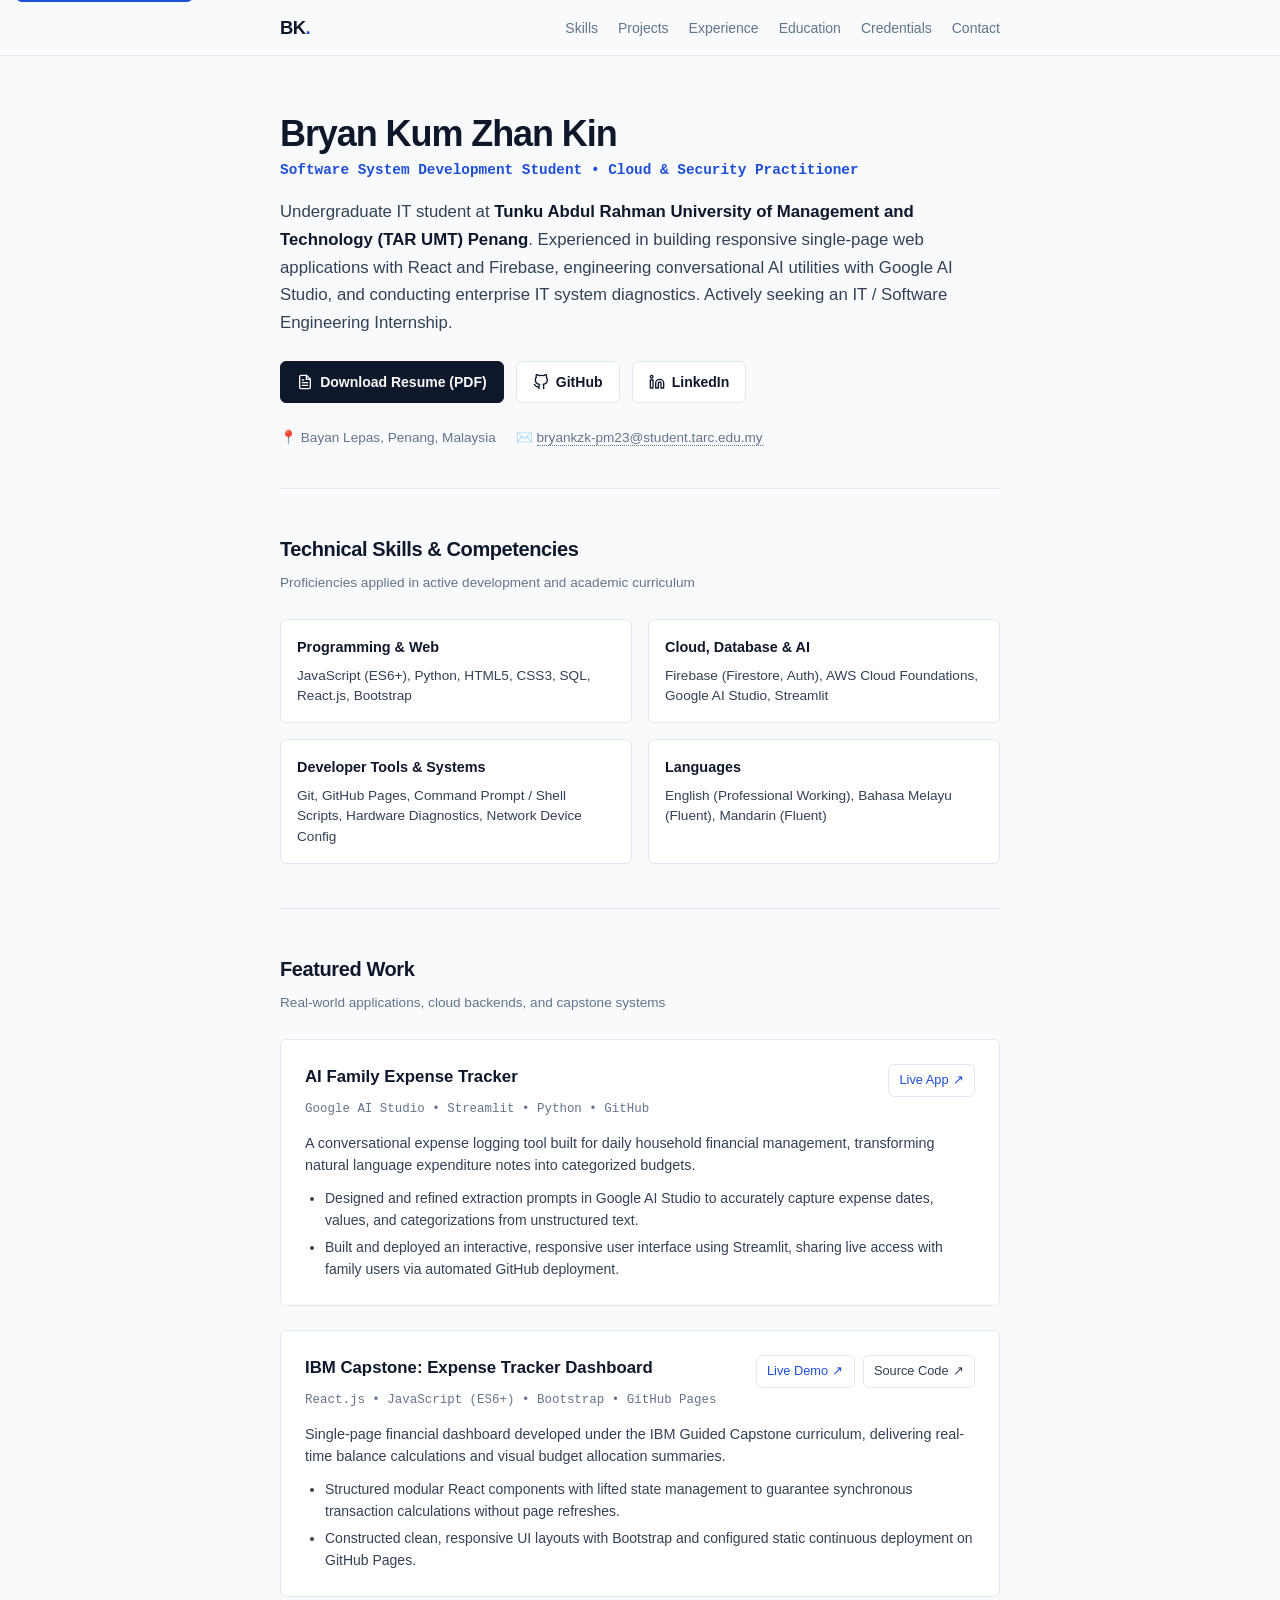
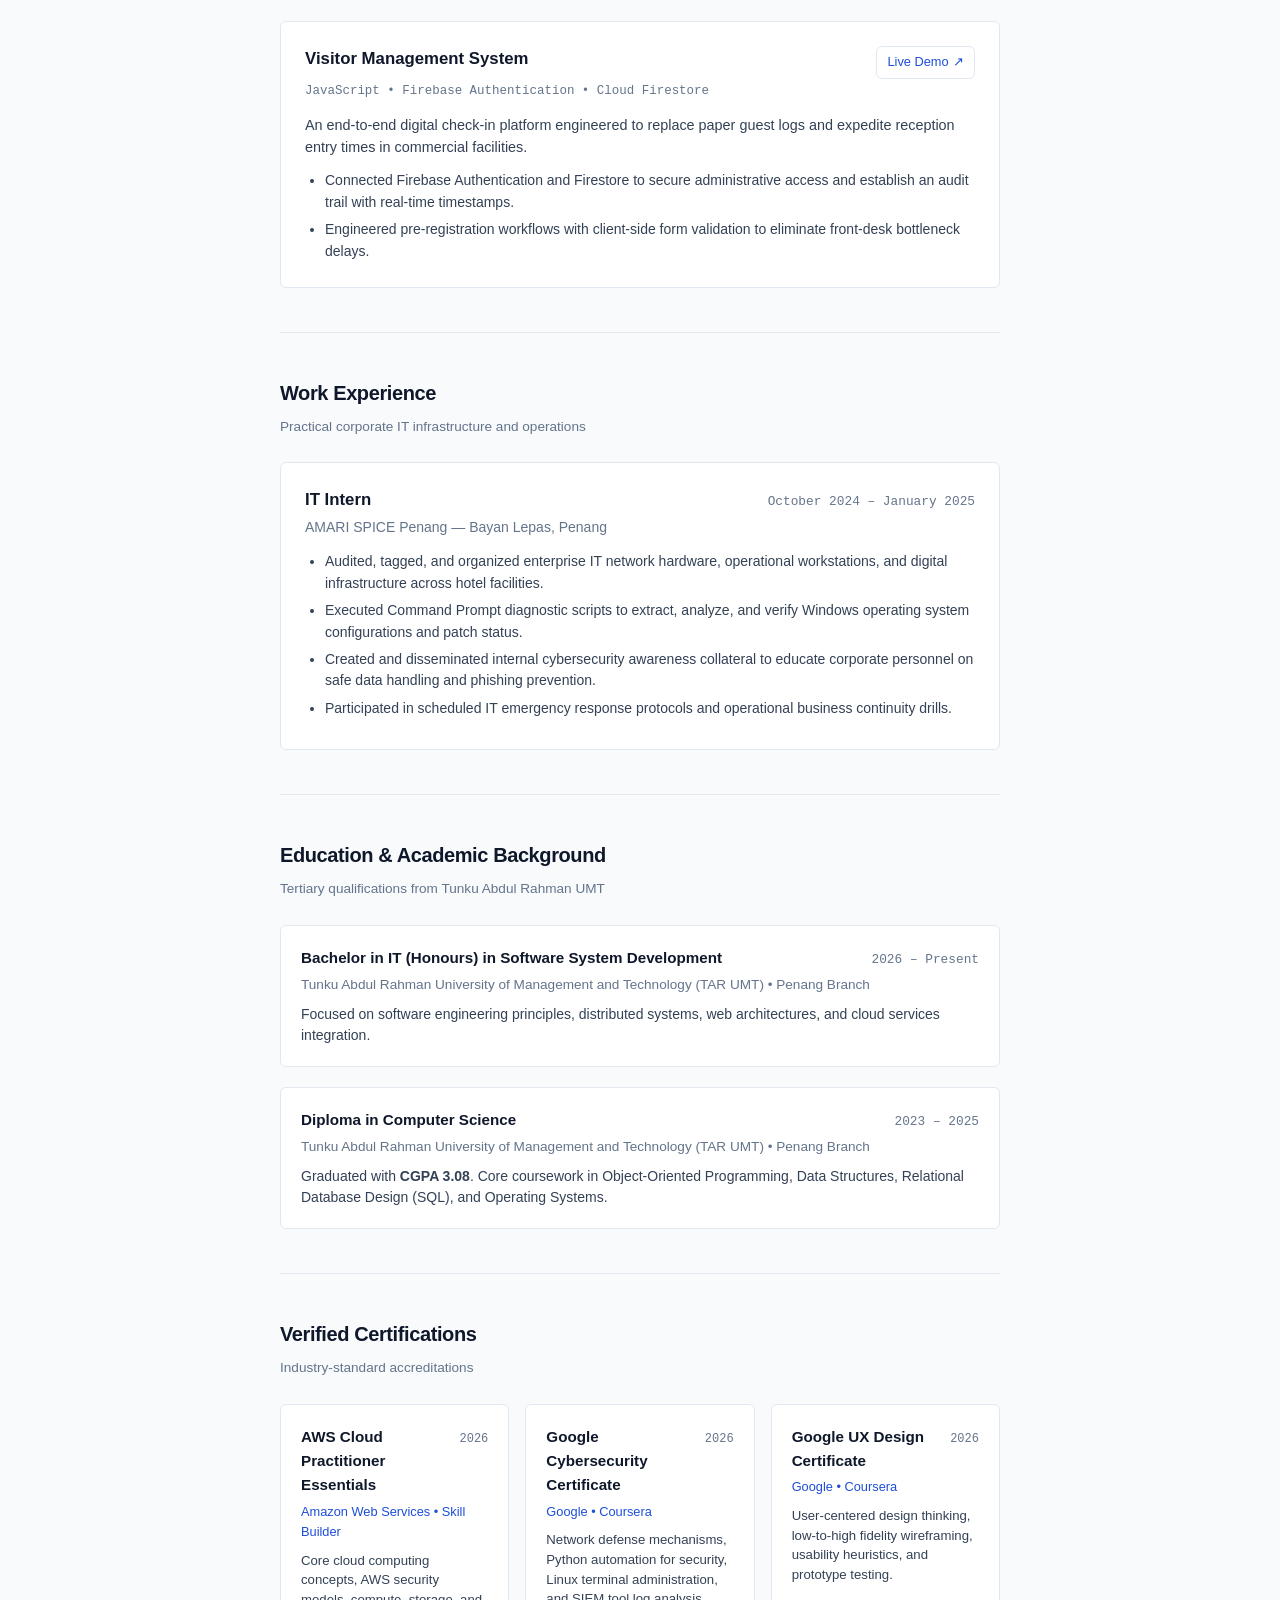
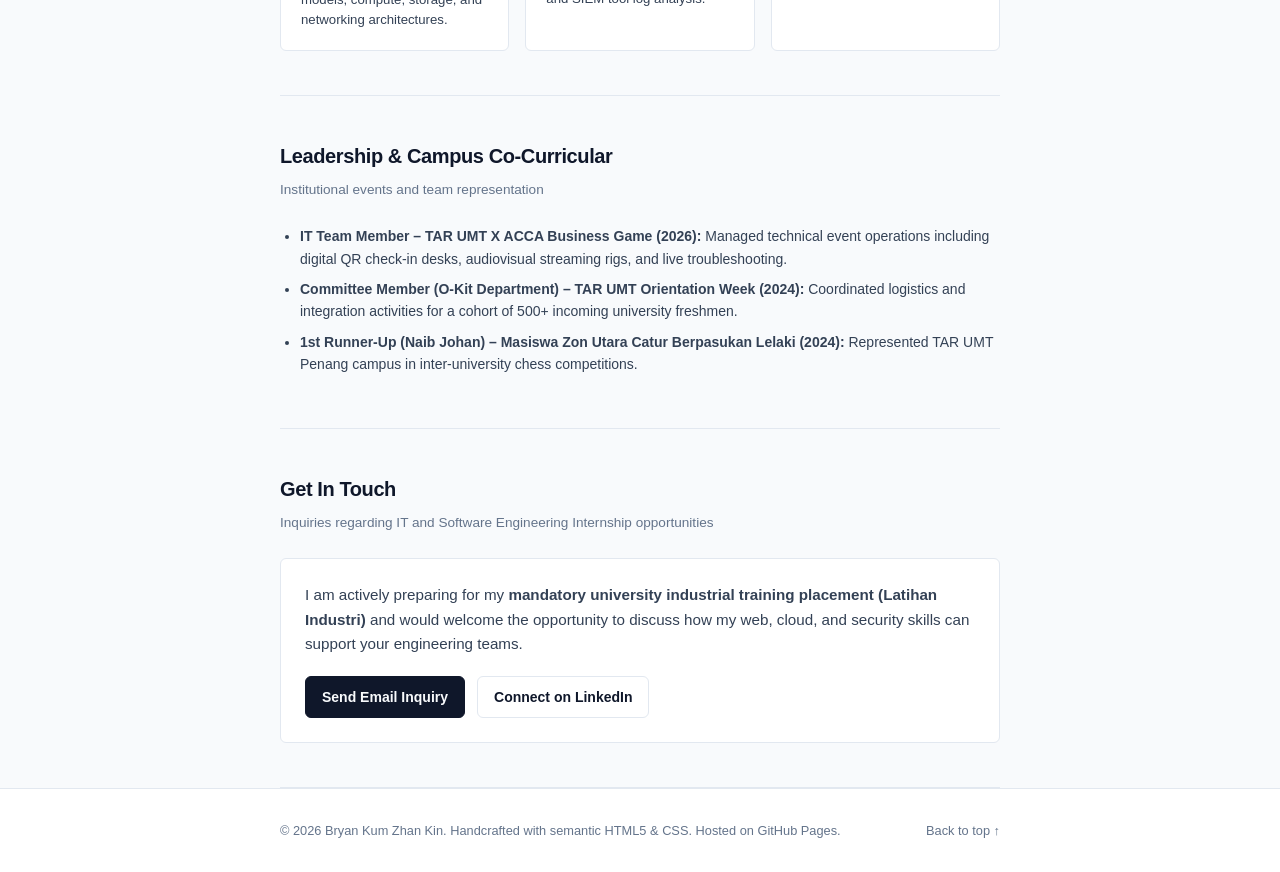
==== index.html @ 1bd65690 "." ====
<!DOCTYPE html>
<html lang="en">
<head>
  <meta charset="UTF-8">
  <meta name="viewport" content="width=device-width, initial-scale=1.0">
  <title>Bryan Kum Zhan Kin | Software System Development & IT Portfolio</title>
  <meta name="description" content="Portfolio of Bryan Kum Zhan Kin, Software System Development student at TAR UMT Penang. Specializing in React, Firebase, Cloud Architecture, and Defensive Systems.">
  <meta name="author" content="Bryan Kum Zhan Kin">

  <!-- Open Graph / Meta -->
  <meta property="og:type" content="website">
  <meta property="og:title" content="Bryan Kum Zhan Kin | Software Systems & IT">
  <meta property="og:description" content="Personal portfolio and technical project dossier of Bryan Kum Zhan Kin.">
  <meta property="og:url" content="https://bkum-05.github.io/myBio/">

  <!-- Stylesheet -->
  <link rel="stylesheet" href="assets/css/style.css">
</head>
<body>
  <!-- Accessibility Skip Link -->
  <a href="#main-content" class="skip-link">Skip to main content</a>

  <!-- Top Sticky Navigation Bar -->
  <header class="site-header">
    <div class="container header-container">
      <a href="#top" class="brand-logo" aria-label="Bryan Kum Home">BK<span class="brand-dot">.</span></a>
      <nav class="nav-menu" aria-label="Primary Navigation">
        <ul class="nav-list">
          <li><a href="#skills" class="nav-link">Skills</a></li>
          <li><a href="#projects" class="nav-link">Projects</a></li>
          <li><a href="#experience" class="nav-link">Experience</a></li>
          <li><a href="#education" class="nav-link">Education</a></li>
          <li><a href="#certifications" class="nav-link">Credentials</a></li>
          <li><a href="#contact" class="nav-link">Contact</a></li>
        </ul>
      </nav>
    </div>
  </header>

  <!-- Main Content Area -->
  <main id="main-content" class="container">
    
    <!-- Hero / Profile Intro -->
    <section id="top" class="hero-section" aria-labelledby="hero-title">
      <div class="hero-content">
        <h1 id="hero-title" class="hero-name">Bryan Kum Zhan Kin</h1>
        <p class="hero-role">Software System Development Student &bull; Cloud & Security Practitioner</p>
        <p class="hero-bio">
          Undergraduate IT student at <strong>Tunku Abdul Rahman University of Management and Technology (TAR UMT) Penang</strong>. 
          Experienced in building responsive single-page web applications with React and Firebase, engineering conversational 
          AI utilities with Google AI Studio, and conducting enterprise IT system diagnostics. Actively seeking an IT / Software Engineering Internship.
        </p>

        <div class="hero-actions">
          <a href="assets/Resume - Bryan Kum Zhan Kin.pdf" class="btn btn-primary" target="_blank" rel="noopener noreferrer">
            <svg class="icon" viewBox="0 0 24 24" fill="none" stroke="currentColor" stroke-width="2" stroke-linecap="round" stroke-linejoin="round" aria-hidden="true"><path d="M14 2H6a2 2 0 0 0-2 2v16a2 2 0 0 0 2 2h12a2 2 0 0 0 2-2V8z"></path><polyline points="14 2 14 8 20 8"></polyline><line x1="16" y1="13" x2="8" y2="13"></line><line x1="16" y1="17" x2="8" y2="17"></line><polyline points="10 9 9 9 8 9"></polyline></svg>
            Download Resume (PDF)
          </a>
          <a href="https://github.com/BKum-05" class="btn btn-secondary" target="_blank" rel="noopener noreferrer">
            <svg class="icon" viewBox="0 0 24 24" fill="none" stroke="currentColor" stroke-width="2" stroke-linecap="round" stroke-linejoin="round" aria-hidden="true"><path d="M9 19c-5 1.5-5-2.5-7-3m14 6v-3.87a3.37 3.37 0 0 0-.94-2.61c3.14-.35 6.44-1.54 6.44-7A5.44 5.44 0 0 0 20 4.77 5.07 5.07 0 0 0 19.91 1S18.73.65 16 2.48a13.38 13.38 0 0 0-7 0C6.27.65 5.09 1 5.09 1A5.07 5.07 0 0 0 5 4.77a5.44 5.44 0 0 0-1.5 3.78c0 5.42 3.3 6.61 6.44 7A3.37 3.37 0 0 0 9 18.13V22"></path></svg>
            GitHub
          </a>
          <a href="https://www.linkedin.com/in/bryan-kum-11b184330" class="btn btn-secondary" target="_blank" rel="noopener noreferrer">
            <svg class="icon" viewBox="0 0 24 24" fill="none" stroke="currentColor" stroke-width="2" stroke-linecap="round" stroke-linejoin="round" aria-hidden="true"><path d="M16 8a6 6 0 0 1 6 6v7h-4v-7a2 2 0 0 0-2-2 2 2 0 0 0-2 2v7h-4v-7a6 6 0 0 1 6-6z"></path><rect x="2" y="9" width="4" height="12"></rect><circle cx="4" cy="4" r="2"></circle></svg>
            LinkedIn
          </a>
        </div>

        <div class="hero-location-meta">
          <span>📍 Bayan Lepas, Penang, Malaysia</span>
          <span>✉️ <a href="mailto:bryankzk-pm23@student.tarc.edu.my">bryankzk-pm23@student.tarc.edu.my</a></span>
        </div>
      </div>
    </section>

    <!-- Skills Matrix -->
    <section id="skills" class="section" aria-labelledby="skills-heading">
      <div class="section-header">
        <h2 id="skills-heading" class="section-title">Technical Skills & Competencies</h2>
        <span class="section-subtitle">Proficiencies applied in active development and academic curriculum</span>
      </div>

      <div class="skills-grid">
        <div class="skill-category">
          <h3 class="skill-cat-title">Programming & Web</h3>
          <p class="skill-tags">JavaScript (ES6+), Python, HTML5, CSS3, SQL, React.js, Bootstrap</p>
        </div>
        <div class="skill-category">
          <h3 class="skill-cat-title">Cloud, Database & AI</h3>
          <p class="skill-tags">Firebase (Firestore, Auth), AWS Cloud Foundations, Google AI Studio, Streamlit</p>
        </div>
        <div class="skill-category">
          <h3 class="skill-cat-title">Developer Tools & Systems</h3>
          <p class="skill-tags">Git, GitHub Pages, Command Prompt / Shell Scripts, Hardware Diagnostics, Network Device Config</p>
        </div>
        <div class="skill-category">
          <h3 class="skill-cat-title">Languages</h3>
          <p class="skill-tags">English (Professional Working), Bahasa Melayu (Fluent), Mandarin (Fluent)</p>
        </div>
      </div>
    </section>

    <!-- Featured Projects Section -->
    <section id="projects" class="section" aria-labelledby="projects-heading">
      <div class="section-header">
        <h2 id="projects-heading" class="section-title">Featured Work</h2>
        <span class="section-subtitle">Real-world applications, cloud backends, and capstone systems</span>
      </div>

      <div class="projects-list">
        <!-- Project 1: AI Family Expense Tracker -->
        <article class="project-card" aria-labelledby="proj-ai-title">
          <div class="project-header">
            <div>
              <h3 id="proj-ai-title" class="project-title">AI Family Expense Tracker</h3>
              <span class="project-stack">Google AI Studio &bull; Streamlit &bull; Python &bull; GitHub</span>
            </div>
            <div class="project-links">
              <a href="https://finance-agent-bkum05.streamlit.app/" class="btn-link" target="_blank" rel="noopener noreferrer">
                Live App <span class="arrow" aria-hidden="true">&nearr;</span>
              </a>
            </div>
          </div>
          <p class="project-desc">
            A conversational expense logging tool built for daily household financial management, transforming natural language expenditure notes into categorized budgets.
          </p>
          <ul class="project-points">
            <li>Designed and refined extraction prompts in Google AI Studio to accurately capture expense dates, values, and categorizations from unstructured text.</li>
            <li>Built and deployed an interactive, responsive user interface using Streamlit, sharing live access with family users via automated GitHub deployment.</li>
          </ul>
        </article>

        <!-- Project 2: IBM Guided Capstone -->
        <article class="project-card" aria-labelledby="proj-ibm-title">
          <div class="project-header">
            <div>
              <h3 id="proj-ibm-title" class="project-title">IBM Capstone: Expense Tracker Dashboard</h3>
              <span class="project-stack">React.js &bull; JavaScript (ES6+) &bull; Bootstrap &bull; GitHub Pages</span>
            </div>
            <div class="project-links">
              <a href="https://bkum-05.github.io/M4-Dashboard/" class="btn-link" target="_blank" rel="noopener noreferrer">
                Live Demo <span class="arrow" aria-hidden="true">&nearr;</span>
              </a>
              <a href="https://github.com/BKum-05/M4-Dashboard" class="btn-link btn-secondary" target="_blank" rel="noopener noreferrer">
                Source Code <span class="arrow" aria-hidden="true">&nearr;</span>
              </a>
            </div>
          </div>
          <p class="project-desc">
            Single-page financial dashboard developed under the IBM Guided Capstone curriculum, delivering real-time balance calculations and visual budget allocation summaries.
          </p>
          <ul class="project-points">
            <li>Structured modular React components with lifted state management to guarantee synchronous transaction calculations without page refreshes.</li>
            <li>Constructed clean, responsive UI layouts with Bootstrap and configured static continuous deployment on GitHub Pages.</li>
          </ul>
        </article>

        <!-- Project 3: Visitor Management System -->
        <article class="project-card" aria-labelledby="proj-visitor-title">
          <div class="project-header">
            <div>
              <h3 id="proj-visitor-title" class="project-title">Visitor Management System</h3>
              <span class="project-stack">JavaScript &bull; Firebase Authentication &bull; Cloud Firestore</span>
            </div>
            <div class="project-links">
              <a href="https://bkum-05.github.io/visitor-flow/" class="btn-link" target="_blank" rel="noopener noreferrer">
                Live Demo <span class="arrow" aria-hidden="true">&nearr;</span>
              </a>
            </div>
          </div>
          <p class="project-desc">
            An end-to-end digital check-in platform engineered to replace paper guest logs and expedite reception entry times in commercial facilities.
          </p>
          <ul class="project-points">
            <li>Connected Firebase Authentication and Firestore to secure administrative access and establish an audit trail with real-time timestamps.</li>
            <li>Engineered pre-registration workflows with client-side form validation to eliminate front-desk bottleneck delays.</li>
          </ul>
        </article>
      </div>
    </section>

    <!-- Professional Experience -->
    <section id="experience" class="section" aria-labelledby="exp-heading">
      <div class="section-header">
        <h2 id="exp-heading" class="section-title">Work Experience</h2>
        <span class="section-subtitle">Practical corporate IT infrastructure and operations</span>
      </div>

      <article class="exp-card">
        <div class="exp-header">
          <div>
            <h3 class="exp-role">IT Intern</h3>
            <span class="exp-company">AMARI SPICE Penang — Bayan Lepas, Penang</span>
          </div>
          <span class="exp-date">October 2024 – January 2025</span>
        </div>
        <ul class="exp-points">
          <li>Audited, tagged, and organized enterprise IT network hardware, operational workstations, and digital infrastructure across hotel facilities.</li>
          <li>Executed Command Prompt diagnostic scripts to extract, analyze, and verify Windows operating system configurations and patch status.</li>
          <li>Created and disseminated internal cybersecurity awareness collateral to educate corporate personnel on safe data handling and phishing prevention.</li>
          <li>Participated in scheduled IT emergency response protocols and operational business continuity drills.</li>
        </ul>
      </article>
    </section>

    <!-- Education -->
    <section id="education" class="section" aria-labelledby="edu-heading">
      <div class="section-header">
        <h2 id="edu-heading" class="section-title">Education & Academic Background</h2>
        <span class="section-subtitle">Tertiary qualifications from Tunku Abdul Rahman UMT</span>
      </div>

      <div class="timeline">
        <div class="timeline-item">
          <div class="timeline-header">
            <h3 class="timeline-title">Bachelor in IT (Honours) in Software System Development</h3>
            <span class="timeline-date">2026 – Present</span>
          </div>
          <p class="timeline-institution">Tunku Abdul Rahman University of Management and Technology (TAR UMT) &bull; Penang Branch</p>
          <p class="timeline-desc">Focused on software engineering principles, distributed systems, web architectures, and cloud services integration.</p>
        </div>

        <div class="timeline-item">
          <div class="timeline-header">
            <h3 class="timeline-title">Diploma in Computer Science</h3>
            <span class="timeline-date">2023 – 2025</span>
          </div>
          <p class="timeline-institution">Tunku Abdul Rahman University of Management and Technology (TAR UMT) &bull; Penang Branch</p>
          <p class="timeline-desc">Graduated with <strong>CGPA 3.08</strong>. Core coursework in Object-Oriented Programming, Data Structures, Relational Database Design (SQL), and Operating Systems.</p>
        </div>
      </div>
    </section>

    <!-- Professional Credentials & Certifications -->
    <section id="certifications" class="section" aria-labelledby="cert-heading">
      <div class="section-header">
        <h2 id="cert-heading" class="section-title">Verified Certifications</h2>
        <span class="section-subtitle">Industry-standard accreditations</span>
      </div>

      <div class="cert-grid">
        <div class="cert-card">
          <div class="cert-header">
            <h3 class="cert-title">AWS Cloud Practitioner Essentials</h3>
            <span class="cert-year">2026</span>
          </div>
          <span class="cert-issuer">Amazon Web Services &bull; Skill Builder</span>
          <p class="cert-desc">Core cloud computing concepts, AWS security models, compute, storage, and networking architectures.</p>
        </div>

        <div class="cert-card">
          <div class="cert-header">
            <h3 class="cert-title">Google Cybersecurity Certificate</h3>
            <span class="cert-year">2026</span>
          </div>
          <span class="cert-issuer">Google &bull; Coursera</span>
          <p class="cert-desc">Network defense mechanisms, Python automation for security, Linux terminal administration, and SIEM tool log analysis.</p>
        </div>

        <div class="cert-card">
          <div class="cert-header">
            <h3 class="cert-title">Google UX Design Certificate</h3>
            <span class="cert-year">2026</span>
          </div>
          <span class="cert-issuer">Google &bull; Coursera</span>
          <p class="cert-desc">User-centered design thinking, low-to-high fidelity wireframing, usability heuristics, and prototype testing.</p>
        </div>
      </div>
    </section>

    <!-- Leadership & Co-Curricular -->
    <section id="leadership" class="section" aria-labelledby="leadership-heading">
      <div class="section-header">
        <h2 id="leadership-heading" class="section-title">Leadership & Campus Co-Curricular</h2>
        <span class="section-subtitle">Institutional events and team representation</span>
      </div>

      <ul class="simple-list">
        <li>
          <strong>IT Team Member – TAR UMT X ACCA Business Game (2026):</strong> 
          Managed technical event operations including digital QR check-in desks, audiovisual streaming rigs, and live troubleshooting.
        </li>
        <li>
          <strong>Committee Member (O-Kit Department) – TAR UMT Orientation Week (2024):</strong> 
          Coordinated logistics and integration activities for a cohort of 500+ incoming university freshmen.
        </li>
        <li>
          <strong>1st Runner-Up (Naib Johan) – Masiswa Zon Utara Catur Berpasukan Lelaki (2024):</strong> 
          Represented TAR UMT Penang campus in inter-university chess competitions.
        </li>
      </ul>
    </section>

    <!-- Contact Section -->
    <section id="contact" class="section contact-section" aria-labelledby="contact-heading">
      <div class="section-header">
        <h2 id="contact-heading" class="section-title">Get In Touch</h2>
        <span class="section-subtitle">Inquiries regarding IT and Software Engineering Internship opportunities</span>
      </div>

      <div class="contact-box">
        <p>
          I am actively preparing for my <strong>mandatory university industrial training placement (Latihan Industri)</strong> 
          and would welcome the opportunity to discuss how my web, cloud, and security skills can support your engineering teams.
        </p>
        <div class="contact-links">
          <a href="mailto:bryankzk-pm23@student.tarc.edu.my" class="btn btn-primary">
            Send Email Inquiry
          </a>
          <a href="https://www.linkedin.com/in/bryan-kum-11b184330" class="btn btn-secondary" target="_blank" rel="noopener noreferrer">
            Connect on LinkedIn
          </a>
        </div>
      </div>
    </section>

  </main>

  <!-- Semantic Static Footer (No JavaScript required) -->
  <footer class="site-footer">
    <div class="container footer-content">
      <p>&copy; 2026 Bryan Kum Zhan Kin. Handcrafted with semantic HTML5 &amp; CSS. Hosted on GitHub Pages.</p>
      <div class="footer-links">
        <a href="#top">Back to top &uarr;</a>
      </div>
    </div>
  </footer>

</body>
</html>
---- assets/css/style.css ----
/* ==========================================================================
   BRYAN KUM ZHAN KIN - PORTFOLIO STYLESHEET
   Clean, accessible, high-performance systems-inspired design
   ========================================================================== */

/* --------------------------------------------------------------------------
   1. Design Tokens & Variables (Dual Theme)
   -------------------------------------------------------------------------- */
:root {
    --font-sans: -apple-system, BlinkMacSystemFont, "Segoe UI", Roboto, Helvetica, Arial, sans-serif;
    --font-mono: ui-monospace, "Cascadia Code", "Source Code Pro", Menlo, Monaco, Consolas, monospace;

    /* Light Theme Palette */
    --bg-page: #f8fafc;
    --bg-surface: #ffffff;
    --bg-subtle: #f1f5f9;
    --border-color: #e2e8f0;
    --border-hover: #cbd5e1;
    --border-focus: #0f172a;

    --text-main: #0f172a;
    --text-secondary: #334155;
    --text-muted: #64748b;

    --accent-primary: #1d4ed8;
    --accent-hover: #1e40af;
    --accent-surface: #eff6ff;

    --max-width: 760px;
    --header-height: 56px;
    --radius: 6px;
    --transition-fast: 0.15s ease-in-out;
}

@media (prefers-color-scheme: dark) {
    :root {
        --bg-page: #0b0f19;
        --bg-surface: #111827;
        --bg-subtle: #1f2937;
        --border-color: #1e293b;
        --border-hover: #374151;
        --border-focus: #f8fafc;

        --text-main: #f8fafc;
        --text-secondary: #cbd5e1;
        --text-muted: #94a3b8;

        --accent-primary: #60a5fa;
        --accent-hover: #93c5fd;
        --accent-surface: #1e293b;
    }
}

/* --------------------------------------------------------------------------
   2. Reset & Global Base
   -------------------------------------------------------------------------- */
*,
*::before,
*::after {
    box-sizing: border-box;
    margin: 0;
    padding: 0;
}

html {
    font-family: var(--font-sans);
    font-size: 16px;
    line-height: 1.6;
    color: var(--text-main);
    background-color: var(--bg-page);
    scroll-behavior: smooth;
    -webkit-text-size-adjust: 100%;
}

@media (prefers-reduced-motion: reduce) {
    html {
        scroll-behavior: auto;
    }
}

body {
    min-height: 100vh;
    display: flex;
    flex-direction: column;
}

/* Accessibility Skip Link */
.skip-link {
    position: absolute;
    top: -40px;
    left: 1rem;
    background: var(--accent-primary);
    color: #ffffff;
    padding: 0.5rem 1rem;
    z-index: 1000;
    border-radius: var(--radius);
    text-decoration: none;
    font-weight: 500;
    transition: top var(--transition-fast);
}

.skip-link:focus {
    top: 1rem;
}

/* Focus Visibility */
a:focus-visible,
button:focus-visible {
    outline: 2px solid var(--accent-primary);
    outline-offset: 2px;
}

/* Layout Container */
.container {
    width: 100%;
    max-width: var(--max-width);
    margin: 0 auto;
    padding: 0 1.25rem;
}

/* --------------------------------------------------------------------------
   3. Header & Navigation Bar
   -------------------------------------------------------------------------- */
.site-header {
    position: sticky;
    top: 0;
    z-index: 100;
    background-color: rgba(248, 250, 252, 0.9);
    backdrop-filter: blur(8px);
    -webkit-backdrop-filter: blur(8px);
    border-bottom: 1px solid var(--border-color);
    height: var(--header-height);
    display: flex;
    align-items: center;
}

@media (prefers-color-scheme: dark) {
    .site-header {
        background-color: rgba(11, 15, 25, 0.9);
    }
}

.header-container {
    display: flex;
    justify-content: space-between;
    align-items: center;
}

.brand-logo {
    font-weight: 700;
    font-size: 1.15rem;
    text-decoration: none;
    color: var(--text-main);
    letter-spacing: -0.03em;
}

.brand-dot {
    color: var(--accent-primary);
}

.nav-list {
    display: flex;
    list-style: none;
    gap: 1.25rem;
}

.nav-link {
    font-size: 0.875rem;
    color: var(--text-muted);
    text-decoration: none;
    font-weight: 500;
    transition: color var(--transition-fast);
}

.nav-link:hover {
    color: var(--text-main);
}

/* --------------------------------------------------------------------------
   4. Hero Section
   -------------------------------------------------------------------------- */
.hero-section {
    padding: 3.5rem 0 2.5rem 0;
    border-bottom: 1px solid var(--border-color);
}

.hero-name {
    font-size: 2.25rem;
    font-weight: 800;
    letter-spacing: -0.03em;
    color: var(--text-main);
    margin-bottom: 0.25rem;
    line-height: 1.2;
}

.hero-role {
    font-family: var(--font-mono);
    font-size: 0.9rem;
    color: var(--accent-primary);
    margin-bottom: 1rem;
    font-weight: 600;
}

.hero-bio {
    font-size: 1.05rem;
    color: var(--text-secondary);
    line-height: 1.65;
    margin-bottom: 1.5rem;
}

.hero-bio strong {
    color: var(--text-main);
}

.hero-actions {
    display: flex;
    flex-wrap: wrap;
    gap: 0.75rem;
    margin-bottom: 1.5rem;
}

.hero-location-meta {
    display: flex;
    flex-wrap: wrap;
    gap: 1.25rem;
    font-size: 0.85rem;
    color: var(--text-muted);
}

.hero-location-meta a {
    color: var(--text-muted);
    text-decoration: none;
    border-bottom: 1px dotted var(--text-muted);
}

.hero-location-meta a:hover {
    color: var(--accent-primary);
}

/* --------------------------------------------------------------------------
   5. Buttons & Links
   -------------------------------------------------------------------------- */
.btn {
    display: inline-flex;
    align-items: center;
    gap: 0.45rem;
    padding: 0.55rem 1rem;
    font-size: 0.875rem;
    font-weight: 600;
    border-radius: var(--radius);
    text-decoration: none;
    transition: background-color var(--transition-fast), border-color var(--transition-fast), color var(--transition-fast);
}

.btn .icon {
    width: 16px;
    height: 16px;
}

.btn-primary {
    background-color: var(--text-main);
    color: var(--bg-page);
    border: 1px solid var(--text-main);
}

.btn-primary:hover {
    opacity: 0.9;
}

.btn-secondary {
    background-color: var(--bg-surface);
    color: var(--text-main);
    border: 1px solid var(--border-color);
}

.btn-secondary:hover {
    background-color: var(--bg-subtle);
    border-color: var(--border-hover);
}

/* Project Inline Buttons */
.btn-link {
    display: inline-flex;
    align-items: center;
    gap: 0.25rem;
    padding: 0.35rem 0.65rem;
    font-size: 0.8rem;
    font-weight: 500;
    color: var(--accent-primary);
    background-color: transparent;
    border: 1px solid var(--border-color);
    border-radius: var(--radius);
    text-decoration: none;
    transition: background-color var(--transition-fast), border-color var(--transition-fast);
}

.btn-link:hover {
    background-color: var(--bg-subtle);
    border-color: var(--border-hover);
}

.btn-link.btn-secondary {
    color: var(--text-secondary);
}

/* --------------------------------------------------------------------------
   6. Modular Sections
   -------------------------------------------------------------------------- */
.section {
    padding: 2.75rem 0;
    border-bottom: 1px solid var(--border-color);
}

.section-header {
    margin-bottom: 1.5rem;
}

.section-title {
    font-size: 1.25rem;
    font-weight: 700;
    letter-spacing: -0.02em;
    color: var(--text-main);
    margin-bottom: 0.25rem;
}

.section-subtitle {
    font-size: 0.85rem;
    color: var(--text-muted);
}

/* --------------------------------------------------------------------------
   7. Skills Matrix
   -------------------------------------------------------------------------- */
.skills-grid {
    display: grid;
    grid-template-columns: repeat(auto-fit, minmax(280px, 1fr));
    gap: 1rem;
}

.skill-category {
    padding: 1rem;
    background-color: var(--bg-surface);
    border: 1px solid var(--border-color);
    border-radius: var(--radius);
}

.skill-cat-title {
    font-size: 0.9rem;
    font-weight: 600;
    color: var(--text-main);
    margin-bottom: 0.4rem;
}

.skill-tags {
    font-size: 0.85rem;
    color: var(--text-secondary);
    line-height: 1.5;
}

/* --------------------------------------------------------------------------
   8. Projects List
   -------------------------------------------------------------------------- */
.projects-list {
    display: flex;
    flex-direction: column;
    gap: 1.5rem;
}

.project-card {
    padding: 1.5rem;
    background-color: var(--bg-surface);
    border: 1px solid var(--border-color);
    border-radius: var(--radius);
    transition: border-color var(--transition-fast);
}

.project-card:hover {
    border-color: var(--border-focus);
}

.project-header {
    display: flex;
    justify-content: space-between;
    align-items: flex-start;
    gap: 1rem;
    flex-wrap: wrap;
    margin-bottom: 0.75rem;
}

.project-title {
    font-size: 1.05rem;
    font-weight: 600;
    color: var(--text-main);
    margin-bottom: 0.2rem;
}

.project-stack {
    font-family: var(--font-mono);
    font-size: 0.78rem;
    color: var(--text-muted);
}

.project-links {
    display: flex;
    gap: 0.5rem;
    flex-shrink: 0;
}

.project-desc {
    font-size: 0.9rem;
    line-height: 1.55;
    color: var(--text-secondary);
    margin-bottom: 0.75rem;
}

.project-points {
    padding-left: 1.25rem;
    font-size: 0.875rem;
    color: var(--text-secondary);
    line-height: 1.55;
}

.project-points li {
    margin-bottom: 0.35rem;
}

.project-points li:last-child {
    margin-bottom: 0;
}

/* --------------------------------------------------------------------------
   9. Experience Card
   -------------------------------------------------------------------------- */
.exp-card {
    padding: 1.5rem;
    background-color: var(--bg-surface);
    border: 1px solid var(--border-color);
    border-radius: var(--radius);
}

.exp-header {
    display: flex;
    justify-content: space-between;
    align-items: baseline;
    flex-wrap: wrap;
    gap: 0.5rem;
    margin-bottom: 0.75rem;
}

.exp-role {
    font-size: 1.05rem;
    font-weight: 600;
    color: var(--text-main);
}

.exp-company {
    display: block;
    font-size: 0.875rem;
    color: var(--text-muted);
    margin-top: 0.15rem;
}

.exp-date {
    font-family: var(--font-mono);
    font-size: 0.8rem;
    color: var(--text-muted);
}

.exp-points {
    padding-left: 1.25rem;
    font-size: 0.875rem;
    color: var(--text-secondary);
    line-height: 1.55;
}

.exp-points li {
    margin-bottom: 0.35rem;
}

/* --------------------------------------------------------------------------
   10. Education Timeline
   -------------------------------------------------------------------------- */
.timeline {
    display: flex;
    flex-direction: column;
    gap: 1.25rem;
}

.timeline-item {
    padding: 1.25rem;
    background-color: var(--bg-surface);
    border: 1px solid var(--border-color);
    border-radius: var(--radius);
}

.timeline-header {
    display: flex;
    justify-content: space-between;
    align-items: baseline;
    flex-wrap: wrap;
    gap: 0.5rem;
    margin-bottom: 0.25rem;
}

.timeline-title {
    font-size: 0.95rem;
    font-weight: 600;
    color: var(--text-main);
}

.timeline-date {
    font-family: var(--font-mono);
    font-size: 0.8rem;
    color: var(--text-muted);
}

.timeline-institution {
    font-size: 0.85rem;
    color: var(--text-muted);
    margin-bottom: 0.5rem;
}

.timeline-desc {
    font-size: 0.875rem;
    color: var(--text-secondary);
    line-height: 1.5;
}

/* --------------------------------------------------------------------------
   11. Verified Credentials Grid
   -------------------------------------------------------------------------- */
.cert-grid {
    display: grid;
    grid-template-columns: repeat(auto-fit, minmax(220px, 1fr));
    gap: 1rem;
}

.cert-card {
    padding: 1.25rem;
    background-color: var(--bg-surface);
    border: 1px solid var(--border-color);
    border-radius: var(--radius);
}

.cert-header {
    display: flex;
    justify-content: space-between;
    align-items: baseline;
    gap: 0.5rem;
    margin-bottom: 0.25rem;
}

.cert-title {
    font-size: 0.95rem;
    font-weight: 600;
    color: var(--text-main);
}

.cert-year {
    font-family: var(--font-mono);
    font-size: 0.75rem;
    color: var(--text-muted);
}

.cert-issuer {
    display: block;
    font-size: 0.8rem;
    color: var(--accent-primary);
    font-weight: 500;
    margin-bottom: 0.5rem;
}

.cert-desc {
    font-size: 0.825rem;
    color: var(--text-secondary);
    line-height: 1.5;
}

/* --------------------------------------------------------------------------
   12. Simple Lists & Contact Section
   -------------------------------------------------------------------------- */
.simple-list {
    padding-left: 1.25rem;
    font-size: 0.875rem;
    color: var(--text-secondary);
    line-height: 1.6;
}

.simple-list li {
    margin-bottom: 0.5rem;
}

.contact-box {
    padding: 1.5rem;
    background-color: var(--bg-surface);
    border: 1px solid var(--border-color);
    border-radius: var(--radius);
}

.contact-box p {
    font-size: 0.95rem;
    color: var(--text-secondary);
    line-height: 1.6;
    margin-bottom: 1.25rem;
}

.contact-links {
    display: flex;
    flex-wrap: wrap;
    gap: 0.75rem;
}

/* --------------------------------------------------------------------------
   13. Footer
   -------------------------------------------------------------------------- */
.site-footer {
    margin-top: auto;
    padding: 2rem 0;
    background-color: var(--bg-surface);
    border-top: 1px solid var(--border-color);
    font-size: 0.8rem;
    color: var(--text-muted);
}

.footer-content {
    display: flex;
    justify-content: space-between;
    align-items: center;
    flex-wrap: wrap;
    gap: 1rem;
}

.footer-links a {
    color: var(--text-muted);
    text-decoration: none;
}

.footer-links a:hover {
    color: var(--text-main);
}

/* --------------------------------------------------------------------------
   14. Responsive Breakpoints
   -------------------------------------------------------------------------- */
@media (max-width: 640px) {
    .site-header {
        position: relative;
        height: auto;
        padding: 0.75rem 0;
    }

    .header-container {
        flex-direction: column;
        gap: 0.75rem;
    }

    .nav-list {
        flex-wrap: wrap;
        justify-content: center;
        gap: 0.85rem;
    }

    .hero-name {
        font-size: 1.75rem;
    }

    .hero-actions {
        flex-direction: column;
    }

    .hero-actions .btn {
        width: 100%;
        justify-content: center;
    }

    .project-header {
        flex-direction: column;
    }

    .project-links {
        width: 100%;
    }

    .project-links .btn-link {
        flex: 1;
        justify-content: center;
        padding: 0.55rem;
    }

    .footer-content {
        flex-direction: column;
        text-align: center;
    }
}
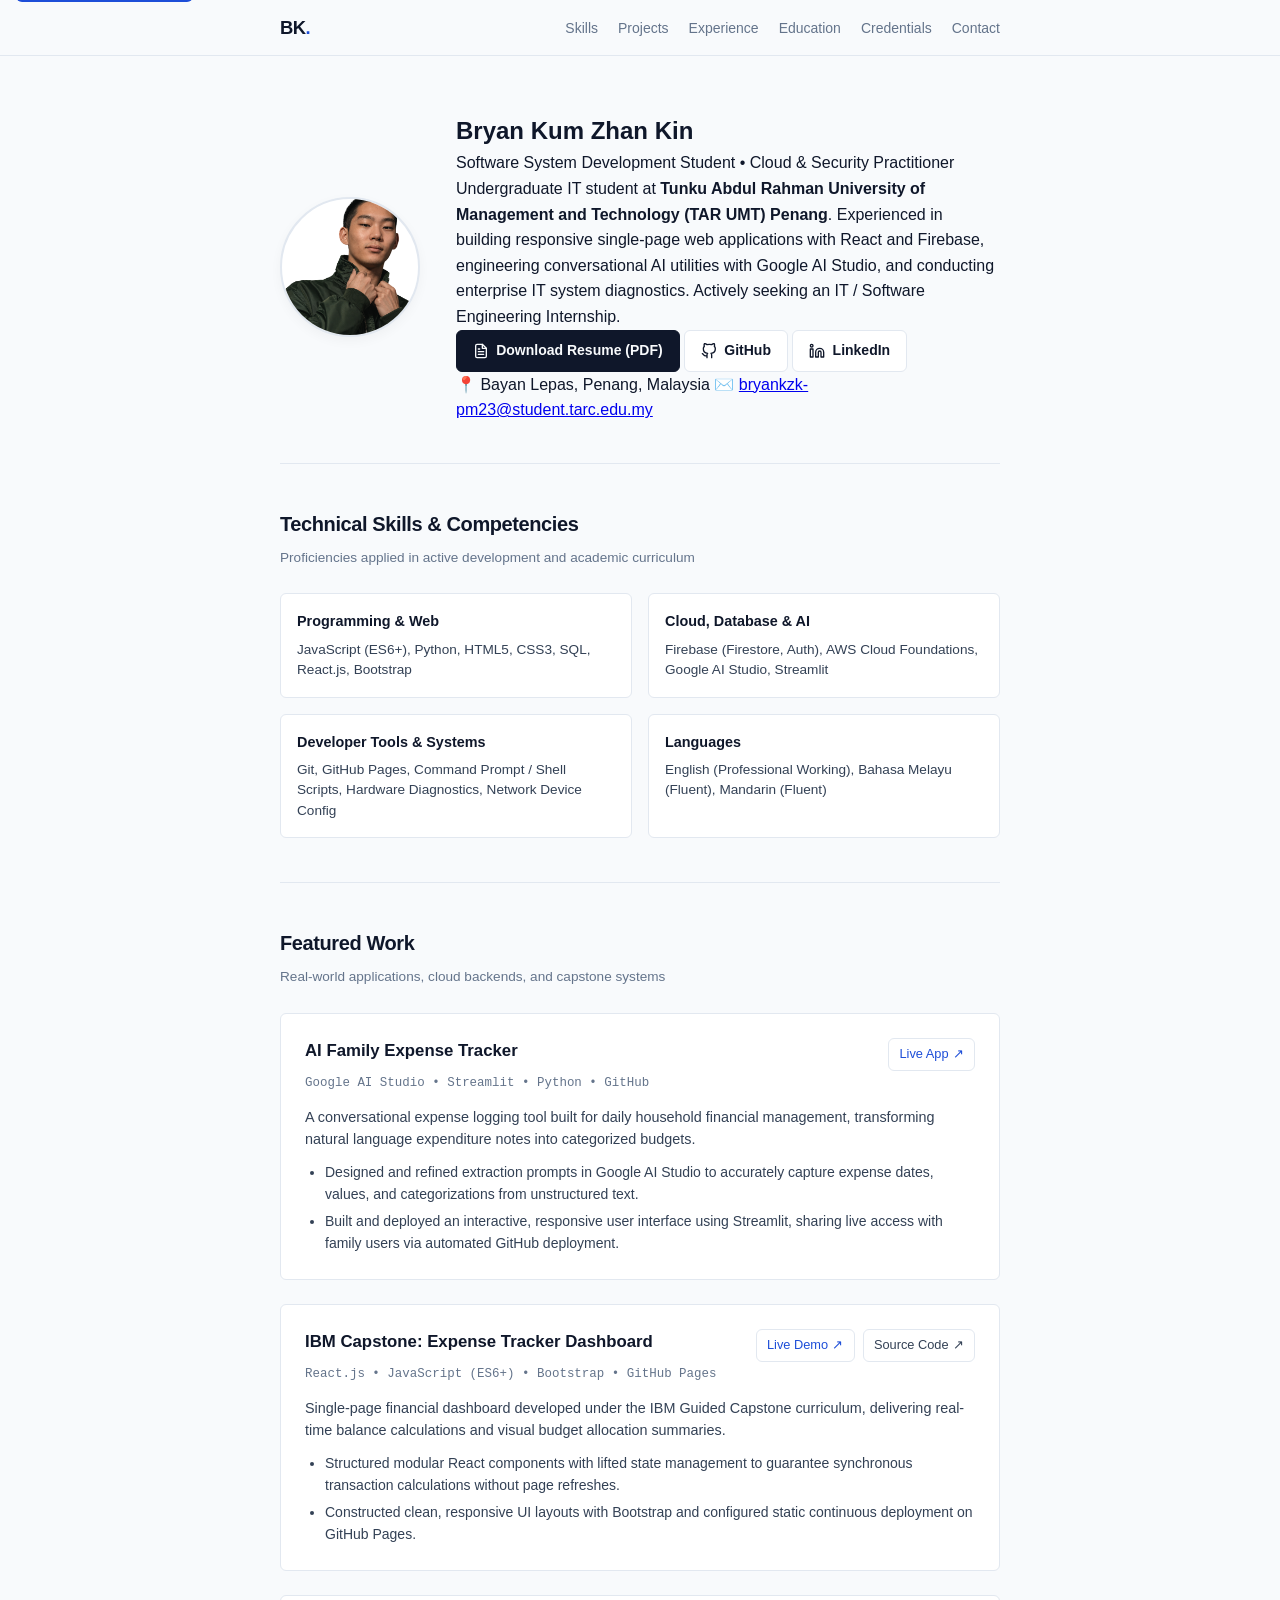
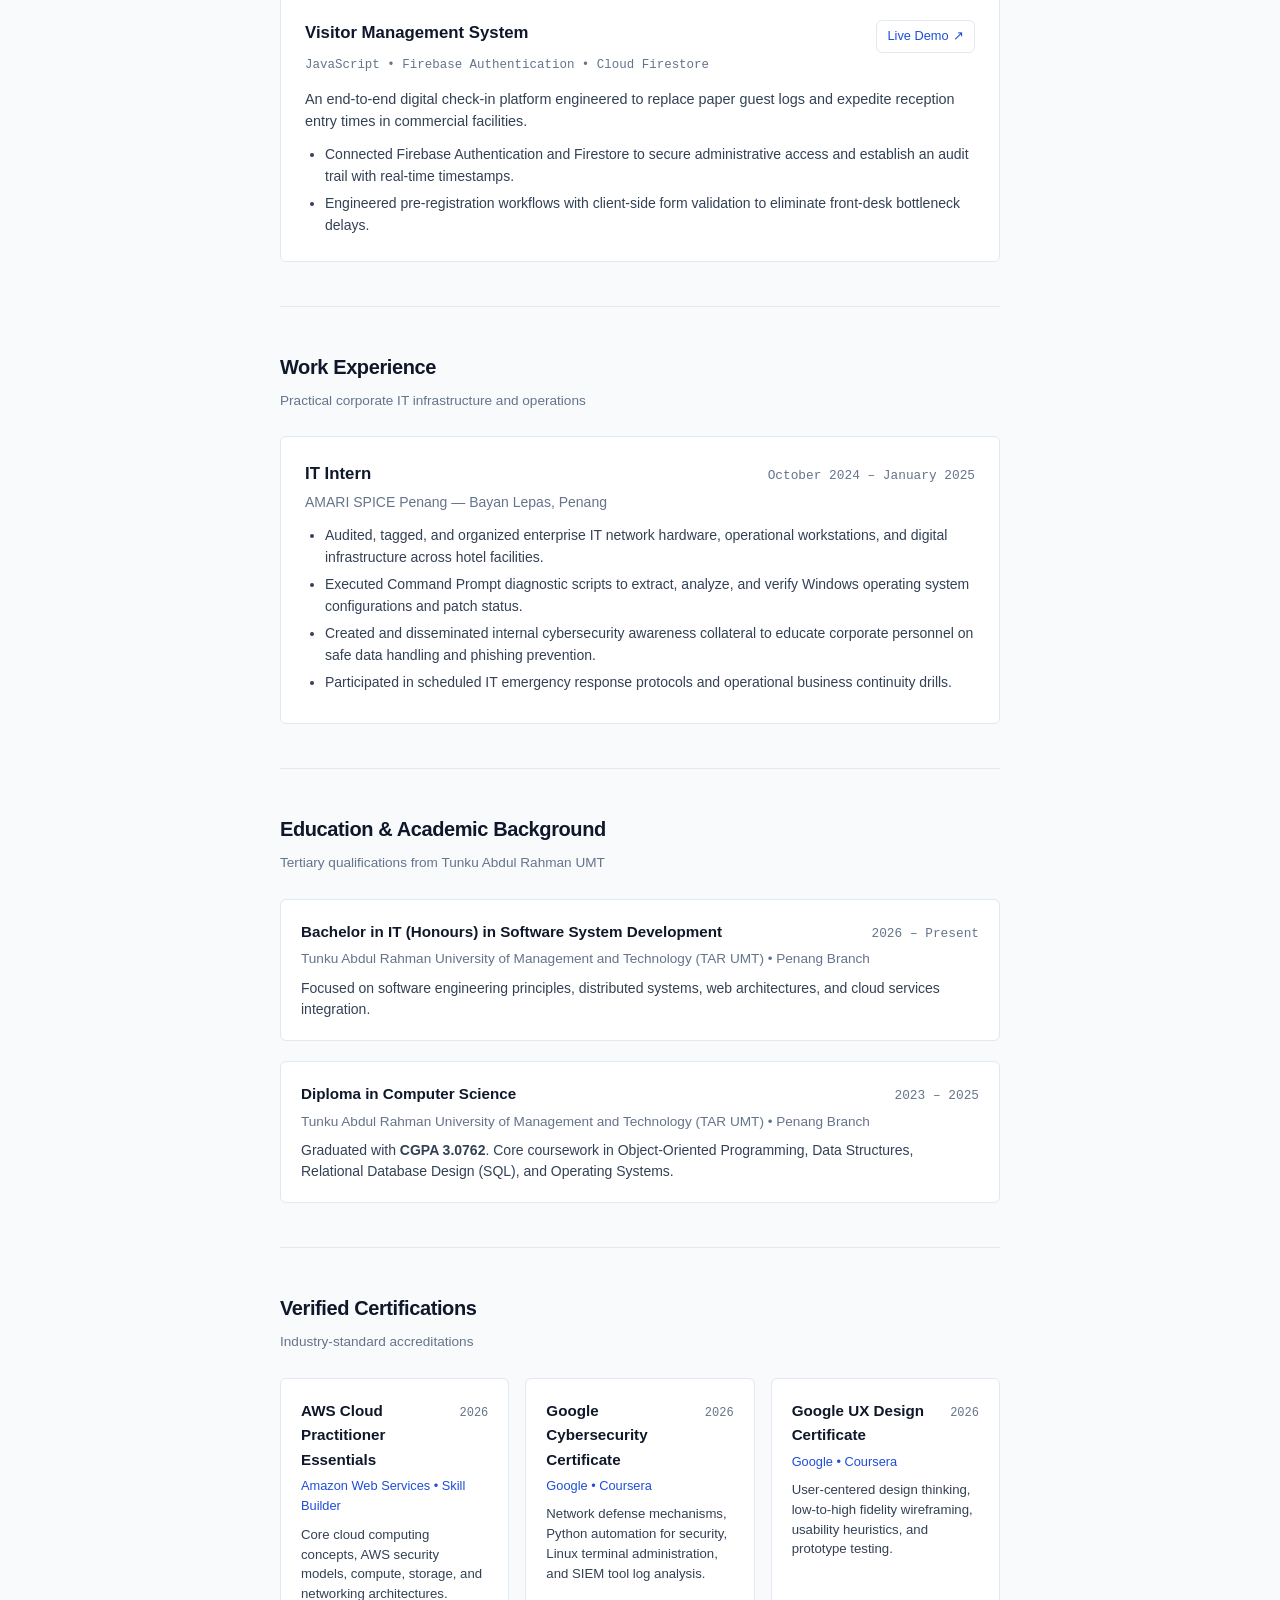
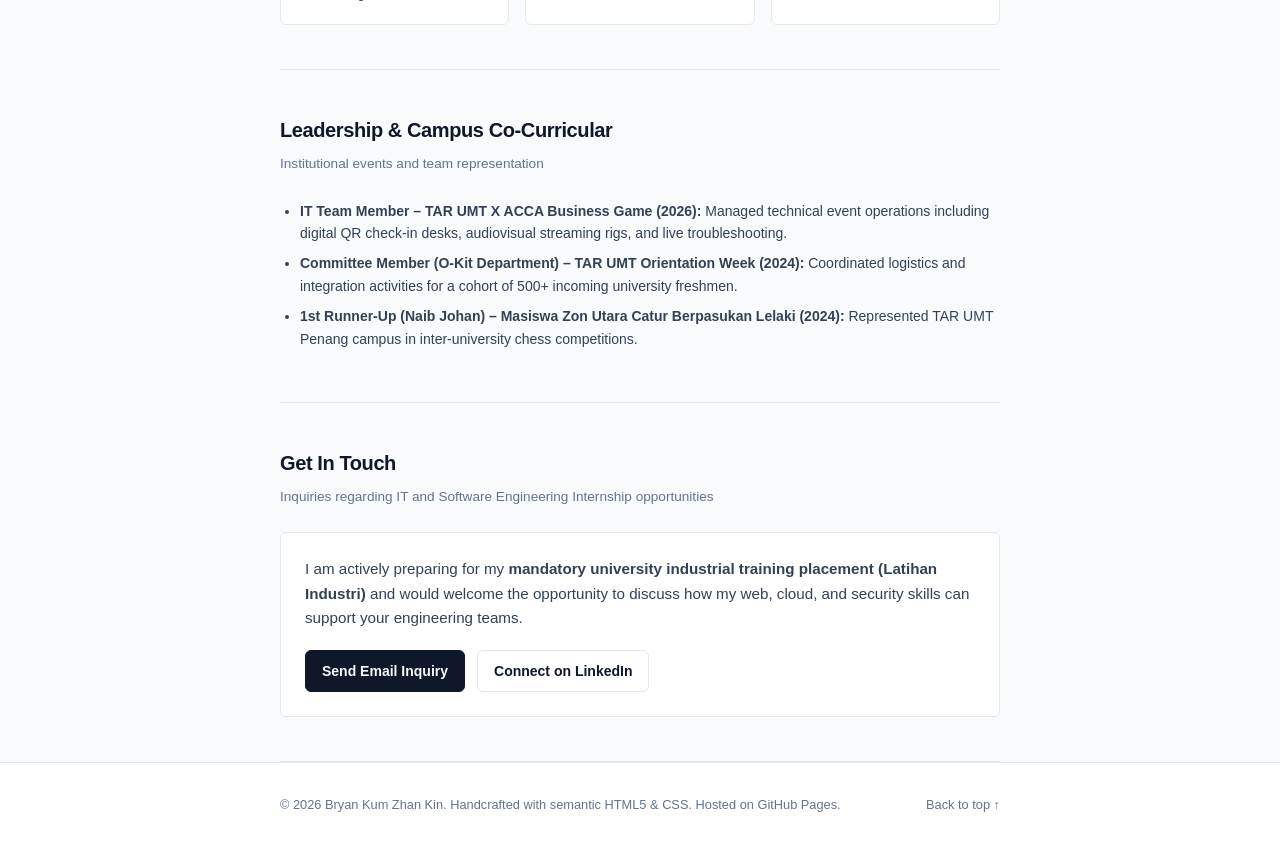
==== commit 325e9c91: "." ====
--- a/index.html
+++ b/index.html
@@ -42,36 +42,52 @@
     
     <!-- Hero / Profile Intro -->
     <section id="top" class="hero-section" aria-labelledby="hero-title">
-      <div class="hero-content">
-        <h1 id="hero-title" class="hero-name">Bryan Kum Zhan Kin</h1>
-        <p class="hero-role">Software System Development Student &bull; Cloud & Security Practitioner</p>
-        <p class="hero-bio">
-          Undergraduate IT student at <strong>Tunku Abdul Rahman University of Management and Technology (TAR UMT) Penang</strong>. 
-          Experienced in building responsive single-page web applications with React and Firebase, engineering conversational 
-          AI utilities with Google AI Studio, and conducting enterprise IT system diagnostics. Actively seeking an IT / Software Engineering Internship.
-        </p>
-
-        <div class="hero-actions">
-          <a href="assets/Resume - Bryan Kum Zhan Kin.pdf" class="btn btn-primary" target="_blank" rel="noopener noreferrer">
-            <svg class="icon" viewBox="0 0 24 24" fill="none" stroke="currentColor" stroke-width="2" stroke-linecap="round" stroke-linejoin="round" aria-hidden="true"><path d="M14 2H6a2 2 0 0 0-2 2v16a2 2 0 0 0 2 2h12a2 2 0 0 0 2-2V8z"></path><polyline points="14 2 14 8 20 8"></polyline><line x1="16" y1="13" x2="8" y2="13"></line><line x1="16" y1="17" x2="8" y2="17"></line><polyline points="10 9 9 9 8 9"></polyline></svg>
-            Download Resume (PDF)
-          </a>
-          <a href="https://github.com/BKum-05" class="btn btn-secondary" target="_blank" rel="noopener noreferrer">
-            <svg class="icon" viewBox="0 0 24 24" fill="none" stroke="currentColor" stroke-width="2" stroke-linecap="round" stroke-linejoin="round" aria-hidden="true"><path d="M9 19c-5 1.5-5-2.5-7-3m14 6v-3.87a3.37 3.37 0 0 0-.94-2.61c3.14-.35 6.44-1.54 6.44-7A5.44 5.44 0 0 0 20 4.77 5.07 5.07 0 0 0 19.91 1S18.73.65 16 2.48a13.38 13.38 0 0 0-7 0C6.27.65 5.09 1 5.09 1A5.07 5.07 0 0 0 5 4.77a5.44 5.44 0 0 0-1.5 3.78c0 5.42 3.3 6.61 6.44 7A3.37 3.37 0 0 0 9 18.13V22"></path></svg>
-            GitHub
-          </a>
-          <a href="https://www.linkedin.com/in/bryan-kum-11b184330" class="btn btn-secondary" target="_blank" rel="noopener noreferrer">
-            <svg class="icon" viewBox="0 0 24 24" fill="none" stroke="currentColor" stroke-width="2" stroke-linecap="round" stroke-linejoin="round" aria-hidden="true"><path d="M16 8a6 6 0 0 1 6 6v7h-4v-7a2 2 0 0 0-2-2 2 2 0 0 0-2 2v7h-4v-7a6 6 0 0 1 6-6z"></path><rect x="2" y="9" width="4" height="12"></rect><circle cx="4" cy="4" r="2"></circle></svg>
-            LinkedIn
-          </a>
-        </div>
-
-        <div class="hero-location-meta">
-          <span>📍 Bayan Lepas, Penang, Malaysia</span>
-          <span>✉️ <a href="mailto:bryankzk-pm23@student.tarc.edu.my">bryankzk-pm23@student.tarc.edu.my</a></span>
-        </div>
-      </div>
-    </section>
+      <div class="hero-layout">
+        <!-- Restored Hero Avatar / Profile Asset -->
+        <div class="hero-avatar-wrapper">
+          <img 
+            src="assets/bkum.png" 
+            alt="Bryan Kum Zhan Kin" 
+            class="hero-avatar" 
+            width="130" 
+            height="140" 
+            loading="eager"
+            onerror="this.onerror=null; this.src='assets/bkum.png';"
+          >
+        </div>
+
+        <div class="hero-content">
+          <h1 id="hero-title" class="hero-name">Bryan Kum Zhan Kin</h1>
+          <p class="hero-role">Software System Development Student &bull; Cloud &amp; Security Practitioner</p>
+          <p class="hero-bio">
+            Undergraduate IT student at <strong>Tunku Abdul Rahman University of Management and Technology (TAR UMT) Penang</strong>. 
+            Experienced in building responsive single-page web applications with React and Firebase, engineering conversational 
+            AI utilities with Google AI Studio, and conducting enterprise IT system diagnostics. Actively seeking an IT / Software Engineering Internship.
+          </p>
+
+          <div class="hero-actions">
+            <a href="assets/Bryan Kum Resume.pdf" class="btn btn-primary" target="_blank" rel="noopener noreferrer">
+              <svg class="icon" viewBox="0 0 24 24" fill="none" stroke="currentColor" stroke-width="2" stroke-linecap="round" stroke-linejoin="round" aria-hidden="true"><path d="M14 2H6a2 2 0 0 0-2 2v16a2 2 0 0 0 2 2h12a2 2 0 0 0 2-2V8z"></path><polyline points="14 2 14 8 20 8"></polyline><line x1="16" y1="13" x2="8" y2="13"></line><line x1="16" y1="17" x2="8" y2="17"></line><polyline points="10 9 9 9 8 9"></polyline></svg>
+              Download Resume (PDF)
+            </a>
+            <a href="https://github.com/BKum-05" class="btn btn-secondary" target="_blank" rel="noopener noreferrer">
+              <svg class="icon" viewBox="0 0 24 24" fill="none" stroke="currentColor" stroke-width="2" stroke-linecap="round" stroke-linejoin="round" aria-hidden="true"><path d="M9 19c-5 1.5-5-2.5-7-3m14 6v-3.87a3.37 3.37 0 0 0-.94-2.61c3.14-.35 6.44-1.54 6.44-7A5.44 5.44 0 0 0 20 4.77 5.07 5.07 0 0 0 19.91 1S18.73.65 16 2.48a13.38 13.38 0 0 0-7 0C6.27.65 5.09 1 5.09 1A5.07 5.07 0 0 0 5 4.77a5.44 5.44 0 0 0-1.5 3.78c0 5.42 3.3 6.61 6.44 7A3.37 3.37 0 0 0 9 18.13V22"></path></svg>
+              GitHub
+            </a>
+            <a href="https://www.linkedin.com/in/bryan-kum-11b184330" class="btn btn-secondary" target="_blank" rel="noopener noreferrer">
+              <svg class="icon" viewBox="0 0 24 24" fill="none" stroke="currentColor" stroke-width="2" stroke-linecap="round" stroke-linejoin="round" aria-hidden="true"><path d="M16 8a6 6 0 0 1 6 6v7h-4v-7a2 2 0 0 0-2-2 2 2 0 0 0-2 2v7h-4v-7a6 6 0 0 1 6-6z"></path><rect x="2" y="9" width="4" height="12"></rect><circle cx="4" cy="4" r="2"></circle></svg>
+              LinkedIn
+            </a>
+          </div>
+
+          <div class="hero-location-meta">
+            <span>📍 Bayan Lepas, Penang, Malaysia</span>
+            <span>✉️ <a href="mailto:bryankzk-pm23@student.tarc.edu.my">bryankzk-pm23@student.tarc.edu.my</a></span>
+          </div>
+        </div>
+      </div>
+    </section>
+
 
     <!-- Skills Matrix -->
     <section id="skills" class="section" aria-labelledby="skills-heading">
@@ -226,7 +242,7 @@
             <span class="timeline-date">2023 – 2025</span>
           </div>
           <p class="timeline-institution">Tunku Abdul Rahman University of Management and Technology (TAR UMT) &bull; Penang Branch</p>
-          <p class="timeline-desc">Graduated with <strong>CGPA 3.08</strong>. Core coursework in Object-Oriented Programming, Data Structures, Relational Database Design (SQL), and Operating Systems.</p>
+          <p class="timeline-desc">Graduated with <strong>CGPA 3.0762</strong>. Core coursework in Object-Oriented Programming, Data Structures, Relational Database Design (SQL), and Operating Systems.</p>
         </div>
       </div>
     </section>
@@ -316,15 +332,23 @@
 
   </main>
 
-  <!-- Semantic Static Footer (No JavaScript required) -->
+  <!-- Semantic Static Footer with Dynamic Year -->
   <footer class="site-footer">
     <div class="container footer-content">
-      <p>&copy; 2026 Bryan Kum Zhan Kin. Handcrafted with semantic HTML5 &amp; CSS. Hosted on GitHub Pages.</p>
+      <p>&copy; <span id="copyright-year">2026</span> Bryan Kum Zhan Kin. Handcrafted with semantic HTML5 &amp; CSS. Hosted on GitHub Pages.</p>
       <div class="footer-links">
         <a href="#top">Back to top &uarr;</a>
       </div>
     </div>
   </footer>
 
+  <script>
+    // Automatically sets current year while preserving static fallback
+    const yearSpan = document.getElementById('copyright-year');
+    if (yearSpan) {
+      yearSpan.textContent = new Date().getFullYear();
+    }
+  </script>
 </body>
 </html>
+
--- a/assets/css/style.css
+++ b/assets/css/style.css
@@ -177,65 +177,64 @@
 }
 
 /* --------------------------------------------------------------------------
-   4. Hero Section
+   4. Hero Section & Avatar Layout
    -------------------------------------------------------------------------- */
 .hero-section {
-    padding: 3.5rem 0 2.5rem 0;
-    border-bottom: 1px solid var(--border-color);
-}
-
-.hero-name {
-    font-size: 2.25rem;
-    font-weight: 800;
-    letter-spacing: -0.03em;
-    color: var(--text-main);
-    margin-bottom: 0.25rem;
-    line-height: 1.2;
-}
-
-.hero-role {
-    font-family: var(--font-mono);
-    font-size: 0.9rem;
-    color: var(--accent-primary);
-    margin-bottom: 1rem;
-    font-weight: 600;
-}
-
-.hero-bio {
-    font-size: 1.05rem;
-    color: var(--text-secondary);
-    line-height: 1.65;
-    margin-bottom: 1.5rem;
-}
-
-.hero-bio strong {
-    color: var(--text-main);
-}
-
-.hero-actions {
-    display: flex;
-    flex-wrap: wrap;
-    gap: 0.75rem;
-    margin-bottom: 1.5rem;
-}
-
-.hero-location-meta {
-    display: flex;
-    flex-wrap: wrap;
-    gap: 1.25rem;
-    font-size: 0.85rem;
-    color: var(--text-muted);
-}
-
-.hero-location-meta a {
-    color: var(--text-muted);
-    text-decoration: none;
-    border-bottom: 1px dotted var(--text-muted);
-}
-
-.hero-location-meta a:hover {
-    color: var(--accent-primary);
-}
+  padding: 3.5rem 0 2.5rem 0;
+  border-bottom: 1px solid var(--border-color);
+}
+
+.hero-layout {
+  display: flex;
+  align-items: center;
+  gap: 2.25rem;
+}
+
+.hero-avatar-wrapper {
+  flex-shrink: 0;
+}
+
+.hero-avatar {
+  width: 140px;
+  height: 140px;
+  aspect-ratio: 1 / 1;
+  border-radius: 50%;
+  object-fit: cover;
+  border: 2px solid var(--border-color);
+  background-color: var(--bg-surface);
+  box-shadow: 0 4px 12px rgba(0, 0, 0, 0.04);
+  display: block;
+}
+
+.hero-content {
+  flex: 1;
+}
+
+/* --------------------------------------------------------------------------
+   14. Responsive Breakpoints (Mobile Adjustments)
+   -------------------------------------------------------------------------- */
+@media (max-width: 640px) {
+  .hero-layout {
+    flex-direction: column;
+    text-align: center;
+    gap: 1.5rem;
+  }
+
+  .hero-avatar {
+    width: 120px;
+    height: 120px;
+    margin: 0 auto;
+  }
+
+  .hero-actions {
+    justify-content: center;
+  }
+
+  .hero-location-meta {
+    justify-content: center;
+  }
+}
+
 
 /* --------------------------------------------------------------------------
    5. Buttons & Links
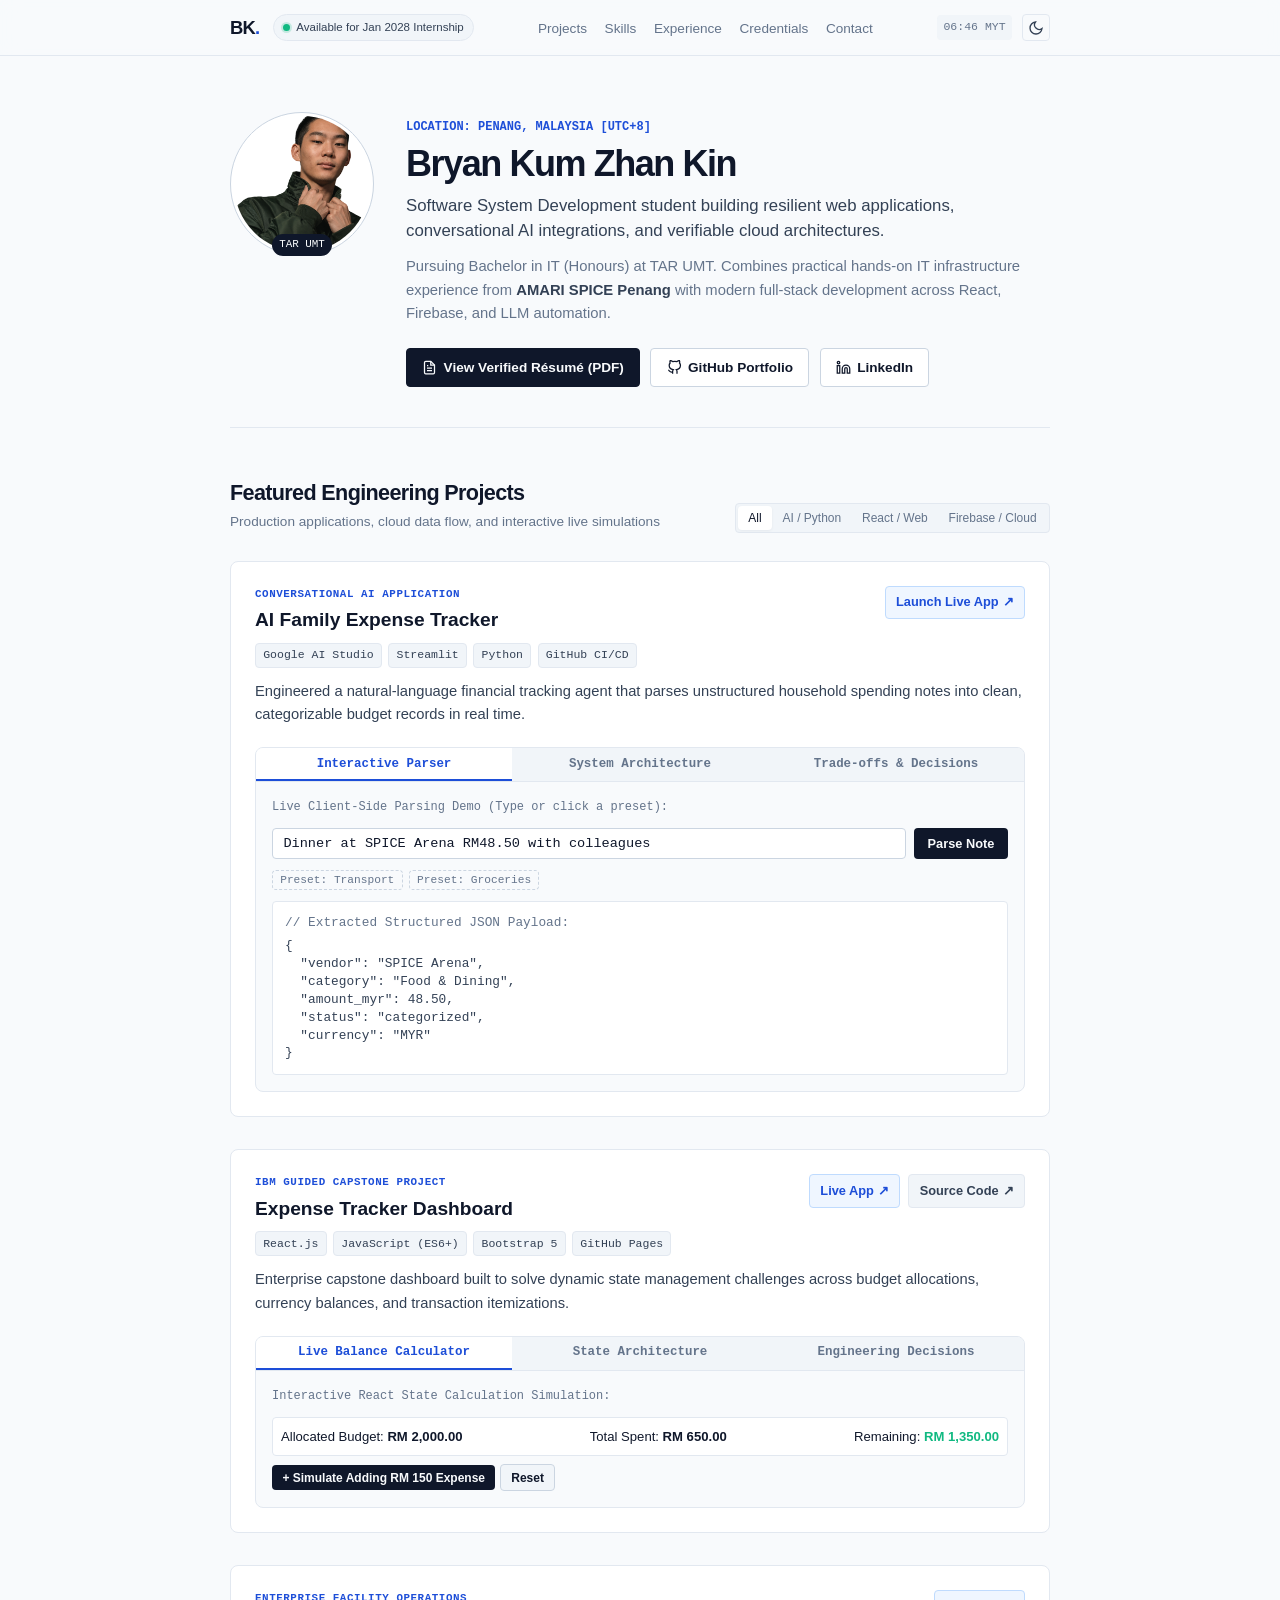
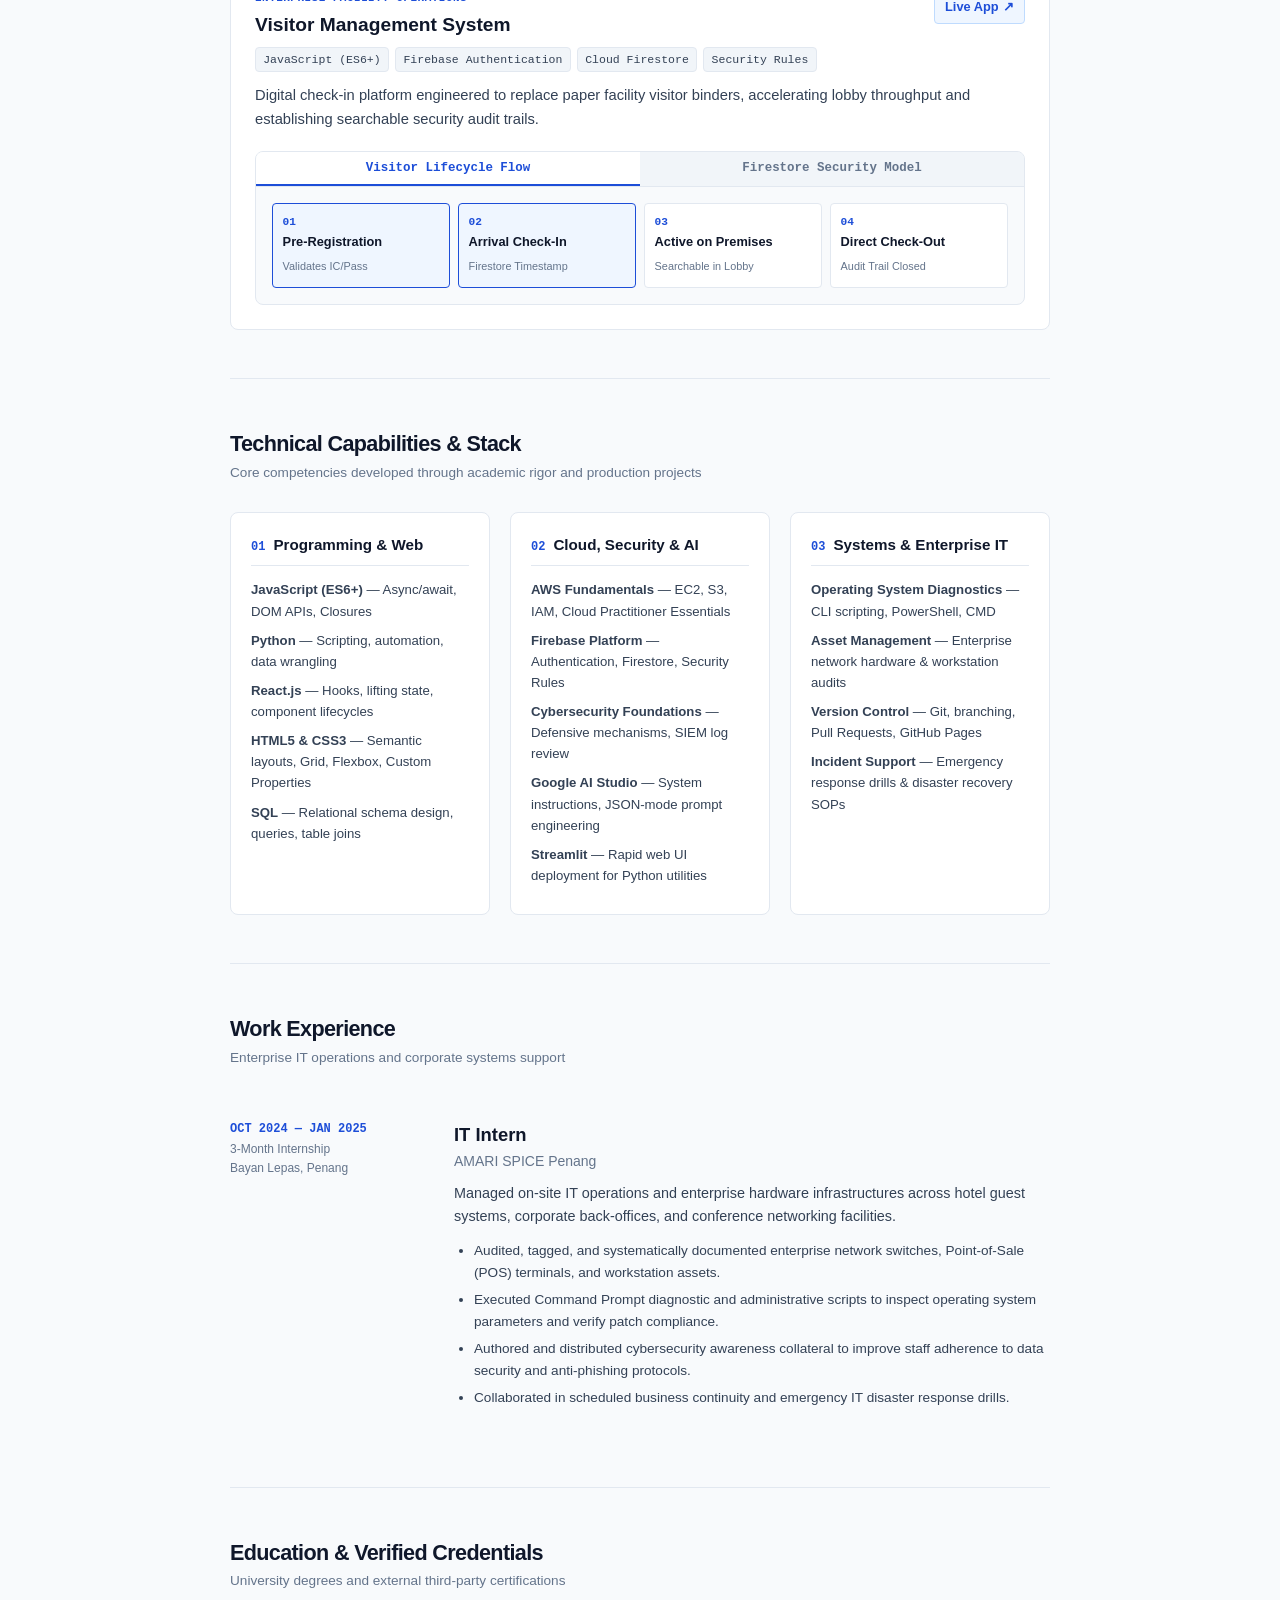
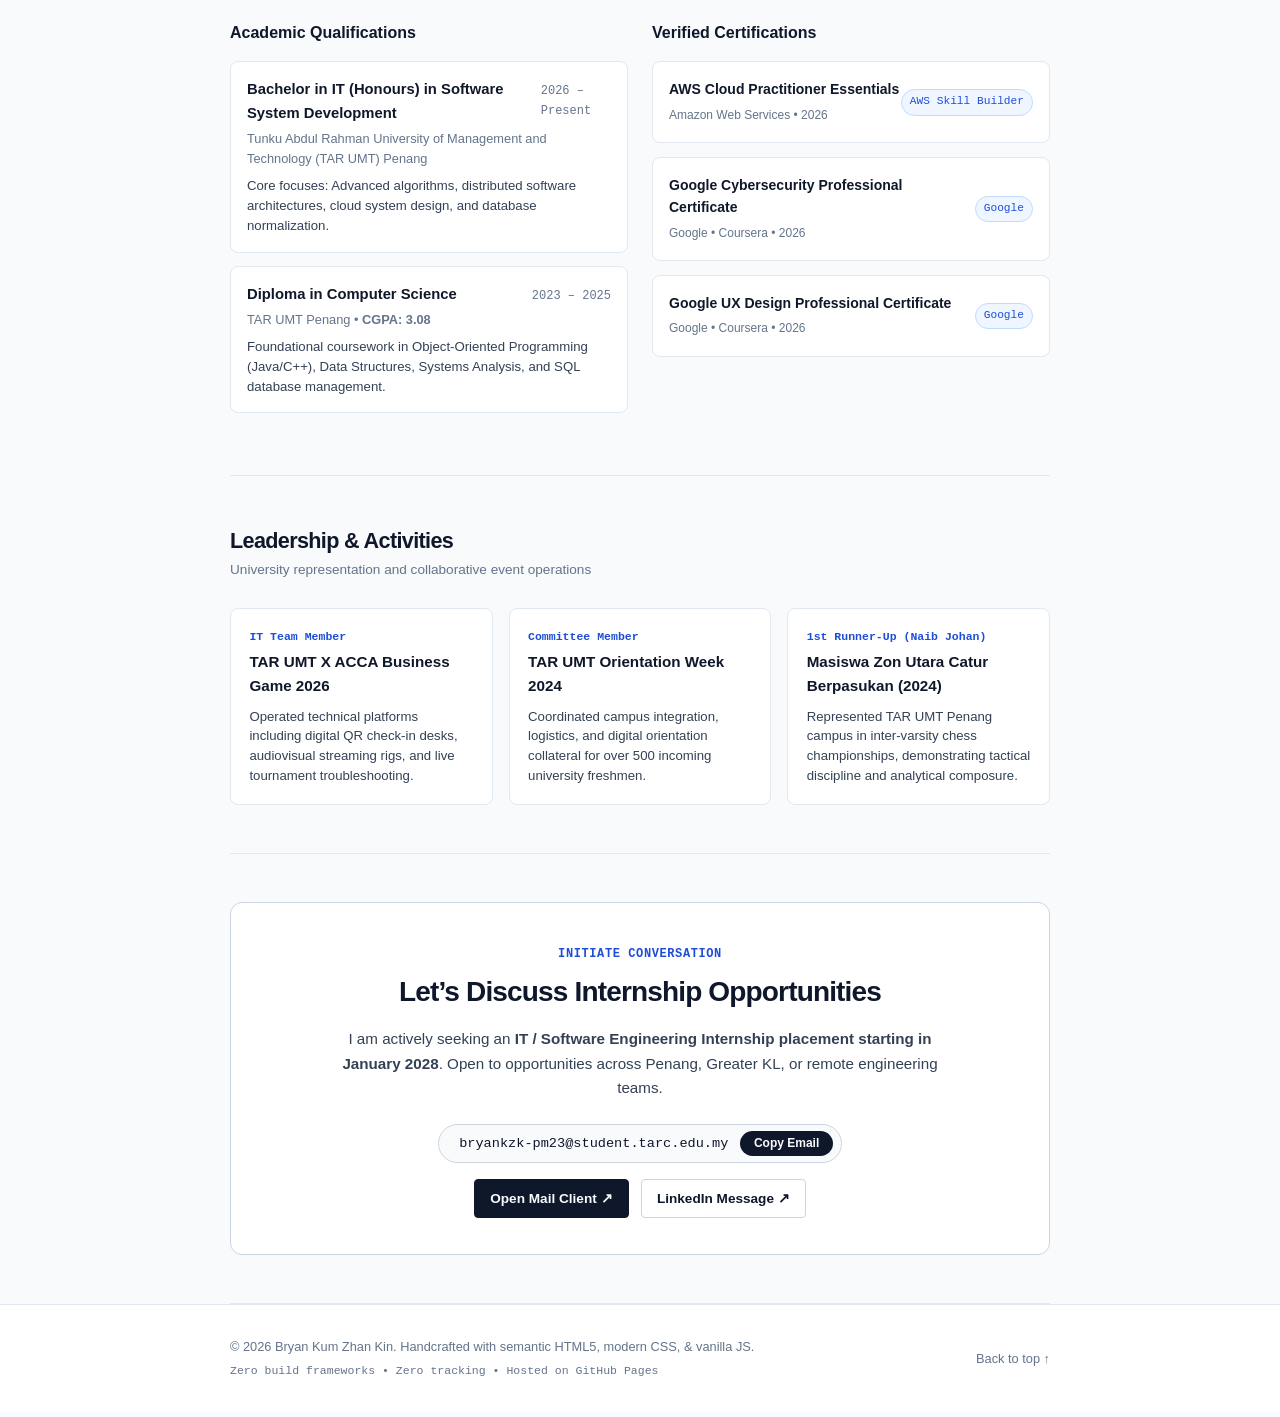
==== commit f00a4076: "revamp" ====
--- a/index.html
+++ b/index.html
@@ -1,354 +1,644 @@
 <!DOCTYPE html>
-<html lang="en">
+<html lang="en" data-theme="light">
+
 <head>
   <meta charset="UTF-8">
   <meta name="viewport" content="width=device-width, initial-scale=1.0">
-  <title>Bryan Kum Zhan Kin | Software System Development & IT Portfolio</title>
-  <meta name="description" content="Portfolio of Bryan Kum Zhan Kin, Software System Development student at TAR UMT Penang. Specializing in React, Firebase, Cloud Architecture, and Defensive Systems.">
+  <title>Bryan Kum Zhan Kin — Software System Developer &amp; Systems Builder</title>
+  <meta name="description"
+    content="Portfolio and technical dossier of Bryan Kum Zhan Kin, Software System Development student at TAR UMT Penang. Specializing in React, Firebase, LLM integration, and enterprise IT infrastructure.">
   <meta name="author" content="Bryan Kum Zhan Kin">
 
   <!-- Open Graph / Meta -->
   <meta property="og:type" content="website">
-  <meta property="og:title" content="Bryan Kum Zhan Kin | Software Systems & IT">
-  <meta property="og:description" content="Personal portfolio and technical project dossier of Bryan Kum Zhan Kin.">
-  <meta property="og:url" content="https://bkum-05.github.io/myBio/">
+  <meta property="og:title" content="Bryan Kum Zhan Kin — Software Systems &amp; Engineering Portfolio">
+  <meta property="og:description"
+    content="Interactive developer dossier featuring AI agents, responsive web applications, and verified cloud credentials.">
+  <meta property="og:url" content="https://bkum-05.github.io/Bio/">
 
   <!-- Stylesheet -->
   <link rel="stylesheet" href="assets/css/style.css">
+
+  <!-- Anti-FOUC Theme Initialization -->
+  <script>
+    (function () {
+      const savedTheme = localStorage.getItem('bk_theme');
+      const prefersDark = window.matchMedia('(prefers-color-scheme: dark)').matches;
+      const theme = savedTheme || (prefersDark ? 'dark' : 'light');
+      document.documentElement.setAttribute('data-theme', theme);
+    })();
+  </script>
 </head>
+
 <body>
   <!-- Accessibility Skip Link -->
   <a href="#main-content" class="skip-link">Skip to main content</a>
 
-  <!-- Top Sticky Navigation Bar -->
-  <header class="site-header">
+  <!-- Top Sticky Navigation & Telemetry Bar -->
+  <header class="site-header" id="top">
     <div class="container header-container">
-      <a href="#top" class="brand-logo" aria-label="Bryan Kum Home">BK<span class="brand-dot">.</span></a>
+      <div class="brand-group">
+        <a href="#top" class="brand-logo" aria-label="Bryan Kum Home">
+          BK<span class="brand-dot">.</span>
+        </a>
+        <div class="system-status-pill" title="Currently seeking January 2028 industrial placement">
+          <span class="status-indicator"></span>
+          <span class="status-text">Available for Jan 2028 Internship</span>
+        </div>
+      </div>
+
       <nav class="nav-menu" aria-label="Primary Navigation">
         <ul class="nav-list">
+          <li><a href="#projects" class="nav-link">Projects</a></li>
           <li><a href="#skills" class="nav-link">Skills</a></li>
-          <li><a href="#projects" class="nav-link">Projects</a></li>
           <li><a href="#experience" class="nav-link">Experience</a></li>
-          <li><a href="#education" class="nav-link">Education</a></li>
-          <li><a href="#certifications" class="nav-link">Credentials</a></li>
+          <li><a href="#credentials" class="nav-link">Credentials</a></li>
           <li><a href="#contact" class="nav-link">Contact</a></li>
         </ul>
       </nav>
+
+      <div class="header-actions">
+        <!-- Live Penang Local Time (UTC+8) -->
+        <span class="local-time-badge" id="penang-time" title="Penang, Malaysia (UTC+8)">--:-- MYT</span>
+        <!-- Theme Toggle -->
+        <button id="theme-toggle" class="theme-btn" aria-label="Toggle visual theme" type="button">
+          <svg class="sun-icon" viewBox="0 0 24 24" fill="none" stroke="currentColor" stroke-width="2"
+            aria-hidden="true">
+            <circle cx="12" cy="12" r="5"></circle>
+            <line x1="12" y1="1" x2="12" y2="3"></line>
+            <line x1="12" y1="21" x2="12" y2="23"></line>
+            <line x1="4.22" y1="4.22" x2="5.64" y2="5.64"></line>
+            <line x1="18.36" y1="18.36" x2="19.78" y2="19.78"></line>
+            <line x1="1" y1="12" x2="3" y2="12"></line>
+            <line x1="21" y1="12" x2="23" y2="12"></line>
+            <line x1="4.22" y1="19.78" x2="5.64" y2="18.36"></line>
+            <line x1="18.36" y1="5.64" x2="19.78" y2="4.22"></line>
+          </svg>
+          <svg class="moon-icon" viewBox="0 0 24 24" fill="none" stroke="currentColor" stroke-width="2"
+            aria-hidden="true">
+            <path d="M21 12.79A9 9 0 1 1 11.21 3 7 7 0 0 0 21 12.79z"></path>
+          </svg>
+        </button>
+      </div>
     </div>
   </header>
 
-  <!-- Main Content Area -->
   <main id="main-content" class="container">
-    
-    <!-- Hero / Profile Intro -->
-    <section id="top" class="hero-section" aria-labelledby="hero-title">
+
+    <!-- Hero Section -->
+    <section class="hero-section" aria-labelledby="hero-name">
       <div class="hero-layout">
-        <!-- Restored Hero Avatar / Profile Asset -->
-        <div class="hero-avatar-wrapper">
-          <img 
-            src="assets/bkum.png" 
-            alt="Bryan Kum Zhan Kin" 
-            class="hero-avatar" 
-            width="130" 
-            height="140" 
-            loading="eager"
-            onerror="this.onerror=null; this.src='assets/bkum.png';"
-          >
-        </div>
-
-        <div class="hero-content">
-          <h1 id="hero-title" class="hero-name">Bryan Kum Zhan Kin</h1>
-          <p class="hero-role">Software System Development Student &bull; Cloud &amp; Security Practitioner</p>
-          <p class="hero-bio">
-            Undergraduate IT student at <strong>Tunku Abdul Rahman University of Management and Technology (TAR UMT) Penang</strong>. 
-            Experienced in building responsive single-page web applications with React and Firebase, engineering conversational 
-            AI utilities with Google AI Studio, and conducting enterprise IT system diagnostics. Actively seeking an IT / Software Engineering Internship.
+        <div class="hero-avatar-container">
+          <div class="avatar-ring">
+            <img src="assets/bkum.png" alt="Bryan Kum Zhan Kin" class="hero-avatar" width="144" height="144"
+              loading="eager" onerror="this.onerror=null; this.src='assets/bkum.png';">
+          </div>
+          <span class="avatar-badge" title="Degree Student @ TAR UMT">TAR UMT</span>
+        </div>
+
+        <div class="hero-text-block">
+          <div class="hero-pretitle">
+            <code>LOCATION: PENANG, MALAYSIA [UTC+8]</code>
+          </div>
+          <h1 id="hero-name" class="hero-title">Bryan Kum Zhan Kin</h1>
+          <p class="hero-tagline">
+            Software System Development student building resilient web applications, conversational AI integrations, and
+            verifiable cloud architectures.
           </p>
-
-          <div class="hero-actions">
+          <p class="hero-summary">
+            Pursuing Bachelor in IT (Honours) at TAR UMT. Combines practical hands-on IT infrastructure experience from
+            <strong>AMARI SPICE Penang</strong> with modern full-stack development across React, Firebase, and LLM
+            automation.
+          </p>
+
+          <div class="hero-cta-group">
             <a href="assets/Bryan Kum Resume.pdf" class="btn btn-primary" target="_blank" rel="noopener noreferrer">
-              <svg class="icon" viewBox="0 0 24 24" fill="none" stroke="currentColor" stroke-width="2" stroke-linecap="round" stroke-linejoin="round" aria-hidden="true"><path d="M14 2H6a2 2 0 0 0-2 2v16a2 2 0 0 0 2 2h12a2 2 0 0 0 2-2V8z"></path><polyline points="14 2 14 8 20 8"></polyline><line x1="16" y1="13" x2="8" y2="13"></line><line x1="16" y1="17" x2="8" y2="17"></line><polyline points="10 9 9 9 8 9"></polyline></svg>
-              Download Resume (PDF)
+              <svg class="btn-icon" viewBox="0 0 24 24" fill="none" stroke="currentColor" stroke-width="2"
+                aria-hidden="true">
+                <path d="M14 2H6a2 2 0 0 0-2 2v16a2 2 0 0 0 2 2h12a2 2 0 0 0 2-2V8z"></path>
+                <polyline points="14 2 14 8 20 8"></polyline>
+                <line x1="16" y1="13" x2="8" y2="13"></line>
+                <line x1="16" y1="17" x2="8" y2="17"></line>
+                <polyline points="10 9 9 9 8 9"></polyline>
+              </svg>
+              View Verified Résumé (PDF)
             </a>
             <a href="https://github.com/BKum-05" class="btn btn-secondary" target="_blank" rel="noopener noreferrer">
-              <svg class="icon" viewBox="0 0 24 24" fill="none" stroke="currentColor" stroke-width="2" stroke-linecap="round" stroke-linejoin="round" aria-hidden="true"><path d="M9 19c-5 1.5-5-2.5-7-3m14 6v-3.87a3.37 3.37 0 0 0-.94-2.61c3.14-.35 6.44-1.54 6.44-7A5.44 5.44 0 0 0 20 4.77 5.07 5.07 0 0 0 19.91 1S18.73.65 16 2.48a13.38 13.38 0 0 0-7 0C6.27.65 5.09 1 5.09 1A5.07 5.07 0 0 0 5 4.77a5.44 5.44 0 0 0-1.5 3.78c0 5.42 3.3 6.61 6.44 7A3.37 3.37 0 0 0 9 18.13V22"></path></svg>
-              GitHub
+              <svg class="btn-icon" viewBox="0 0 24 24" fill="none" stroke="currentColor" stroke-width="2"
+                aria-hidden="true">
+                <path
+                  d="M9 19c-5 1.5-5-2.5-7-3m14 6v-3.87a3.37 3.37 0 0 0-.94-2.61c3.14-.35 6.44-1.54 6.44-7A5.44 5.44 0 0 0 20 4.77 5.07 5.07 0 0 0 19.91 1S18.73.65 16 2.48a13.38 13.38 0 0 0-7 0C6.27.65 5.09 1 5.09 1A5.07 5.07 0 0 0 5 4.77a5.44 5.44 0 0 0-1.5 3.78c0 5.42 3.3 6.61 6.44 7A3.37 3.37 0 0 0 9 18.13V22">
+                </path>
+              </svg>
+              GitHub Portfolio
             </a>
-            <a href="https://www.linkedin.com/in/bryan-kum-11b184330" class="btn btn-secondary" target="_blank" rel="noopener noreferrer">
-              <svg class="icon" viewBox="0 0 24 24" fill="none" stroke="currentColor" stroke-width="2" stroke-linecap="round" stroke-linejoin="round" aria-hidden="true"><path d="M16 8a6 6 0 0 1 6 6v7h-4v-7a2 2 0 0 0-2-2 2 2 0 0 0-2 2v7h-4v-7a6 6 0 0 1 6-6z"></path><rect x="2" y="9" width="4" height="12"></rect><circle cx="4" cy="4" r="2"></circle></svg>
+            <a href="https://www.linkedin.com/in/bryan-kum-11b184330" class="btn btn-secondary" target="_blank"
+              rel="noopener noreferrer">
+              <svg class="btn-icon" viewBox="0 0 24 24" fill="none" stroke="currentColor" stroke-width="2"
+                aria-hidden="true">
+                <path d="M16 8a6 6 0 0 1 6 6v7h-4v-7a2 2 0 0 0-2-2 2 2 0 0 0-2 2v7h-4v-7a6 6 0 0 1 6-6z"></path>
+                <rect x="2" y="9" width="4" height="12"></rect>
+                <circle cx="4" cy="4" r="2"></circle>
+              </svg>
               LinkedIn
             </a>
           </div>
-
-          <div class="hero-location-meta">
-            <span>📍 Bayan Lepas, Penang, Malaysia</span>
-            <span>✉️ <a href="mailto:bryankzk-pm23@student.tarc.edu.my">bryankzk-pm23@student.tarc.edu.my</a></span>
-          </div>
         </div>
       </div>
     </section>
 
-
-    <!-- Skills Matrix -->
-    <section id="skills" class="section" aria-labelledby="skills-heading">
-      <div class="section-header">
-        <h2 id="skills-heading" class="section-title">Technical Skills & Competencies</h2>
-        <span class="section-subtitle">Proficiencies applied in active development and academic curriculum</span>
-      </div>
-
-      <div class="skills-grid">
-        <div class="skill-category">
-          <h3 class="skill-cat-title">Programming & Web</h3>
-          <p class="skill-tags">JavaScript (ES6+), Python, HTML5, CSS3, SQL, React.js, Bootstrap</p>
-        </div>
-        <div class="skill-category">
-          <h3 class="skill-cat-title">Cloud, Database & AI</h3>
-          <p class="skill-tags">Firebase (Firestore, Auth), AWS Cloud Foundations, Google AI Studio, Streamlit</p>
-        </div>
-        <div class="skill-category">
-          <h3 class="skill-cat-title">Developer Tools & Systems</h3>
-          <p class="skill-tags">Git, GitHub Pages, Command Prompt / Shell Scripts, Hardware Diagnostics, Network Device Config</p>
-        </div>
-        <div class="skill-category">
-          <h3 class="skill-cat-title">Languages</h3>
-          <p class="skill-tags">English (Professional Working), Bahasa Melayu (Fluent), Mandarin (Fluent)</p>
-        </div>
+    <!-- Featured Projects Section with Interactive Inspection Mode -->
+    <section id="projects" class="content-section" aria-labelledby="projects-header">
+      <div class="section-top-bar">
+        <div>
+          <h2 id="projects-header" class="section-heading">Featured Engineering Projects</h2>
+          <p class="section-subheading">Production applications, cloud data flow, and interactive live simulations</p>
+        </div>
+        <div class="filter-controls" role="group" aria-label="Project Tech Filters">
+          <button class="filter-btn active" data-filter="all">All</button>
+          <button class="filter-btn" data-filter="ai">AI / Python</button>
+          <button class="filter-btn" data-filter="react">React / Web</button>
+          <button class="filter-btn" data-filter="cloud">Firebase / Cloud</button>
+        </div>
+      </div>
+
+      <div class="project-grid">
+
+        <!-- Project 1: AI Family Expense Tracker -->
+        <article class="project-showcase-card" data-tags="ai" aria-labelledby="proj-ai-name">
+          <div class="card-inner-header">
+            <div>
+              <span class="project-kicker">CONVERSATIONAL AI APPLICATION</span>
+              <h3 id="proj-ai-name" class="project-title">AI Family Expense Tracker</h3>
+              <div class="tech-tag-row">
+                <span class="tech-tag">Google AI Studio</span>
+                <span class="tech-tag">Streamlit</span>
+                <span class="tech-tag">Python</span>
+                <span class="tech-tag">GitHub CI/CD</span>
+              </div>
+            </div>
+            <div class="project-action-links">
+              <a href="https://finance-agent-bkum05.streamlit.app/" class="link-btn primary" target="_blank"
+                rel="noopener noreferrer">
+                Launch Live App <span class="arrow-glyph" aria-hidden="true">&nearr;</span>
+              </a>
+            </div>
+          </div>
+
+          <p class="project-lead-text">
+            Engineered a natural-language financial tracking agent that parses unstructured household spending notes
+            into clean, categorizable budget records in real time.
+          </p>
+
+          <!-- Interactive Inspection Tabs -->
+          <div class="interactive-tab-container">
+            <div class="tab-nav" role="tablist">
+              <button class="tab-btn active" role="tab" aria-selected="true" data-tab="sim-ai">Interactive
+                Parser</button>
+              <button class="tab-btn" role="tab" aria-selected="false" data-tab="arch-ai">System Architecture</button>
+              <button class="tab-btn" role="tab" aria-selected="false" data-tab="dec-ai">Trade-offs &amp;
+                Decisions</button>
+            </div>
+
+            <!-- Tab Panel 1: Simulation -->
+            <div class="tab-panel active" id="sim-ai" role="tabpanel">
+              <div class="simulation-box">
+                <span class="sim-label">Live Client-Side Parsing Demo (Type or click a preset):</span>
+                <div class="sim-input-row">
+                  <input type="text" id="ai-input" class="sim-input"
+                    value="Dinner at SPICE Arena RM48.50 with colleagues" aria-label="Sample expenditure text">
+                  <button id="ai-run-btn" class="sim-btn" type="button">Parse Note</button>
+                </div>
+                <div class="preset-chips">
+                  <button class="chip" data-sample="Grab to TAR UMT Penang RM14 transport">Preset: Transport</button>
+                  <button class="chip" data-sample="Groceries at Lotus Bayan Lepas RM86.20 household">Preset:
+                    Groceries</button>
+                </div>
+                <div class="sim-output-terminal" id="ai-output" aria-live="polite">
+                  <span class="term-dim">// Extracted Structured JSON Payload:</span>
+                  <pre><code>{
+  "vendor": "SPICE Arena",
+  "category": "Food &amp; Dining",
+  "amount_myr": 48.50,
+  "status": "categorized",
+  "currency": "MYR"
+}</code></pre>
+                </div>
+              </div>
+            </div>
+
+            <!-- Tab Panel 2: Architecture -->
+            <div class="tab-panel" id="arch-ai" role="tabpanel">
+              <div class="architecture-flow-diagram">
+                <div class="arch-node">
+                  <span class="node-title">Client UI</span>
+                  <span class="node-sub">Streamlit Web App</span>
+                </div>
+                <div class="arch-arrow">&rarr;</div>
+                <div class="arch-node">
+                  <span class="node-title">Prompt Engine</span>
+                  <span class="node-sub">Few-shot Instruction Template</span>
+                </div>
+                <div class="arch-arrow">&rarr;</div>
+                <div class="arch-node">
+                  <span class="node-title">Google Gemini Model</span>
+                  <span class="node-sub">JSON Extraction API</span>
+                </div>
+                <div class="arch-arrow">&rarr;</div>
+                <div class="arch-node">
+                  <span class="node-title">Family Store</span>
+                  <span class="node-sub">Persistent Log Sheet</span>
+                </div>
+              </div>
+            </div>
+
+            <!-- Tab Panel 3: Decisions -->
+            <div class="tab-panel" id="dec-ai" role="tabpanel">
+              <ul class="decision-bullets">
+                <li><strong>Why Streamlit over React for v1:</strong> Prioritized rapid 48-hour delivery to
+                  non-technical family members; eliminated build-pipeline friction while iterating prompt structures.
+                </li>
+                <li><strong>Prompt Isolation:</strong> Enforced strict JSON output constraints via system prompts to
+                  prevent conversational hallucination or malformed numbers.</li>
+              </ul>
+            </div>
+          </div>
+        </article>
+
+        <!-- Project 2: IBM Guided Capstone Dashboard -->
+        <article class="project-showcase-card" data-tags="react" aria-labelledby="proj-ibm-name">
+          <div class="card-inner-header">
+            <div>
+              <span class="project-kicker">IBM GUIDED CAPSTONE PROJECT</span>
+              <h3 id="proj-ibm-name" class="project-title">Expense Tracker Dashboard</h3>
+              <div class="tech-tag-row">
+                <span class="tech-tag">React.js</span>
+                <span class="tech-tag">JavaScript (ES6+)</span>
+                <span class="tech-tag">Bootstrap 5</span>
+                <span class="tech-tag">GitHub Pages</span>
+              </div>
+            </div>
+            <div class="project-action-links">
+              <a href="https://bkum-05.github.io/M4-Dashboard/" class="link-btn primary" target="_blank"
+                rel="noopener noreferrer">
+                Live App <span class="arrow-glyph" aria-hidden="true">&nearr;</span>
+              </a>
+              <a href="https://github.com/BKum-05/M4-Dashboard" class="link-btn secondary" target="_blank"
+                rel="noopener noreferrer">
+                Source Code <span class="arrow-glyph" aria-hidden="true">&nearr;</span>
+              </a>
+            </div>
+          </div>
+
+          <p class="project-lead-text">
+            Enterprise capstone dashboard built to solve dynamic state management challenges across budget allocations,
+            currency balances, and transaction itemizations.
+          </p>
+
+          <div class="interactive-tab-container">
+            <div class="tab-nav" role="tablist">
+              <button class="tab-btn active" role="tab" aria-selected="true" data-tab="sim-ibm">Live Balance
+                Calculator</button>
+              <button class="tab-btn" role="tab" aria-selected="false" data-tab="arch-ibm">State Architecture</button>
+              <button class="tab-btn" role="tab" aria-selected="false" data-tab="dec-ibm">Engineering Decisions</button>
+            </div>
+
+            <div class="tab-panel active" id="sim-ibm" role="tabpanel">
+              <div class="simulation-box">
+                <span class="sim-label">Interactive React State Calculation Simulation:</span>
+                <div class="calc-widget">
+                  <div class="calc-row">
+                    <span>Allocated Budget: <strong>RM 2,000.00</strong></span>
+                    <span>Total Spent: <strong id="calc-spent">RM 650.00</strong></span>
+                    <span>Remaining: <strong id="calc-remaining" class="positive-balance">RM 1,350.00</strong></span>
+                  </div>
+                  <div class="calc-actions">
+                    <button class="sim-btn sm" id="add-expense-btn" type="button">+ Simulate Adding RM 150
+                      Expense</button>
+                    <button class="sim-btn sm secondary" id="reset-expense-btn" type="button">Reset</button>
+                  </div>
+                </div>
+              </div>
+            </div>
+
+            <div class="tab-panel" id="arch-ibm" role="tabpanel">
+              <p class="panel-narrative">
+                State is lifted to the top-level <code>App</code> component. Child components
+                (<code>ExpenseTotal</code>, <code>ExpenseList</code>, <code>AllocationForm</code>) consume immutable
+                state and dispatch updates via reducer-pattern action dispatches.
+              </p>
+            </div>
+
+            <div class="tab-panel" id="dec-ibm" role="tabpanel">
+              <ul class="decision-bullets">
+                <li><strong>State Lifting:</strong> Kept state synchronous across balance summaries and item lists
+                  without resorting to bulky Redux stores for an SPA of this scope.</li>
+                <li><strong>Bootstrap Integration:</strong> Utilized modular grid tokens while writing scoped custom CSS
+                  to prevent vendor stylesheet collisions.</li>
+              </ul>
+            </div>
+          </div>
+        </article>
+
+        <!-- Project 3: Visitor Management System -->
+        <article class="project-showcase-card" data-tags="cloud" aria-labelledby="proj-vms-name">
+          <div class="card-inner-header">
+            <div>
+              <span class="project-kicker">ENTERPRISE FACILITY OPERATIONS</span>
+              <h3 id="proj-vms-name" class="project-title">Visitor Management System</h3>
+              <div class="tech-tag-row">
+                <span class="tech-tag">JavaScript (ES6+)</span>
+                <span class="tech-tag">Firebase Authentication</span>
+                <span class="tech-tag">Cloud Firestore</span>
+                <span class="tech-tag">Security Rules</span>
+              </div>
+            </div>
+            <div class="project-action-links">
+              <a href="https://bkum-05.github.io/visitor-flow/" class="link-btn primary" target="_blank"
+                rel="noopener noreferrer">
+                Live App <span class="arrow-glyph" aria-hidden="true">&nearr;</span>
+              </a>
+            </div>
+          </div>
+
+          <p class="project-lead-text">
+            Digital check-in platform engineered to replace paper facility visitor binders, accelerating lobby
+            throughput and establishing searchable security audit trails.
+          </p>
+
+          <div class="interactive-tab-container">
+            <div class="tab-nav" role="tablist">
+              <button class="tab-btn active" role="tab" aria-selected="true" data-tab="sim-vms">Visitor Lifecycle
+                Flow</button>
+              <button class="tab-btn" role="tab" aria-selected="false" data-tab="arch-vms">Firestore Security
+                Model</button>
+            </div>
+
+            <div class="tab-panel active" id="sim-vms" role="tabpanel">
+              <div class="lifecycle-pipeline">
+                <div class="step-card active">
+                  <span class="step-num">01</span>
+                  <span class="step-name">Pre-Registration</span>
+                  <span class="step-status">Validates IC/Pass</span>
+                </div>
+                <div class="step-card active">
+                  <span class="step-num">02</span>
+                  <span class="step-name">Arrival Check-In</span>
+                  <span class="step-status">Firestore Timestamp</span>
+                </div>
+                <div class="step-card">
+                  <span class="step-num">03</span>
+                  <span class="step-name">Active on Premises</span>
+                  <span class="step-status">Searchable in Lobby</span>
+                </div>
+                <div class="step-card">
+                  <span class="step-num">04</span>
+                  <span class="step-name">Direct Check-Out</span>
+                  <span class="step-status">Audit Trail Closed</span>
+                </div>
+              </div>
+            </div>
+
+            <div class="tab-panel" id="arch-vms" role="tabpanel">
+              <pre class="code-snippet"><code>match /visitors/{visitorId} {
+  allow read, write: if request.auth != null &amp;&amp; request.auth.token.role == 'admin';
+  allow create: if request.resource.data.name is string;
+}</code></pre>
+            </div>
+          </div>
+        </article>
       </div>
     </section>
 
-    <!-- Featured Projects Section -->
-    <section id="projects" class="section" aria-labelledby="projects-heading">
-      <div class="section-header">
-        <h2 id="projects-heading" class="section-title">Featured Work</h2>
-        <span class="section-subtitle">Real-world applications, cloud backends, and capstone systems</span>
-      </div>
-
-      <div class="projects-list">
-        <!-- Project 1: AI Family Expense Tracker -->
-        <article class="project-card" aria-labelledby="proj-ai-title">
-          <div class="project-header">
-            <div>
-              <h3 id="proj-ai-title" class="project-title">AI Family Expense Tracker</h3>
-              <span class="project-stack">Google AI Studio &bull; Streamlit &bull; Python &bull; GitHub</span>
-            </div>
-            <div class="project-links">
-              <a href="https://finance-agent-bkum05.streamlit.app/" class="btn-link" target="_blank" rel="noopener noreferrer">
-                Live App <span class="arrow" aria-hidden="true">&nearr;</span>
-              </a>
-            </div>
-          </div>
-          <p class="project-desc">
-            A conversational expense logging tool built for daily household financial management, transforming natural language expenditure notes into categorized budgets.
-          </p>
-          <ul class="project-points">
-            <li>Designed and refined extraction prompts in Google AI Studio to accurately capture expense dates, values, and categorizations from unstructured text.</li>
-            <li>Built and deployed an interactive, responsive user interface using Streamlit, sharing live access with family users via automated GitHub deployment.</li>
+    <!-- Technical Skills Matrix -->
+    <section id="skills" class="content-section" aria-labelledby="skills-header">
+      <div class="section-top-bar">
+        <div>
+          <h2 id="skills-header" class="section-heading">Technical Capabilities &amp; Stack</h2>
+          <p class="section-subheading">Core competencies developed through academic rigor and production projects</p>
+        </div>
+      </div>
+
+      <div class="skills-editorial-grid">
+        <div class="skill-pillar">
+          <div class="pillar-head">
+            <span class="pillar-icon">01</span>
+            <h3 class="pillar-title">Programming &amp; Web</h3>
+          </div>
+          <ul class="pillar-list">
+            <li><strong>JavaScript (ES6+)</strong> — Async/await, DOM APIs, Closures</li>
+            <li><strong>Python</strong> — Scripting, automation, data wrangling</li>
+            <li><strong>React.js</strong> — Hooks, lifting state, component lifecycles</li>
+            <li><strong>HTML5 &amp; CSS3</strong> — Semantic layouts, Grid, Flexbox, Custom Properties</li>
+            <li><strong>SQL</strong> — Relational schema design, queries, table joins</li>
           </ul>
+        </div>
+
+        <div class="skill-pillar">
+          <div class="pillar-head">
+            <span class="pillar-icon">02</span>
+            <h3 class="pillar-title">Cloud, Security &amp; AI</h3>
+          </div>
+          <ul class="pillar-list">
+            <li><strong>AWS Fundamentals</strong> — EC2, S3, IAM, Cloud Practitioner Essentials</li>
+            <li><strong>Firebase Platform</strong> — Authentication, Firestore, Security Rules</li>
+            <li><strong>Cybersecurity Foundations</strong> — Defensive mechanisms, SIEM log review</li>
+            <li><strong>Google AI Studio</strong> — System instructions, JSON-mode prompt engineering</li>
+            <li><strong>Streamlit</strong> — Rapid web UI deployment for Python utilities</li>
+          </ul>
+        </div>
+
+        <div class="skill-pillar">
+          <div class="pillar-head">
+            <span class="pillar-icon">03</span>
+            <h3 class="pillar-title">Systems &amp; Enterprise IT</h3>
+          </div>
+          <ul class="pillar-list">
+            <li><strong>Operating System Diagnostics</strong> — CLI scripting, PowerShell, CMD</li>
+            <li><strong>Asset Management</strong> — Enterprise network hardware &amp; workstation audits</li>
+            <li><strong>Version Control</strong> — Git, branching, Pull Requests, GitHub Pages</li>
+            <li><strong>Incident Support</strong> — Emergency response drills &amp; disaster recovery SOPs</li>
+          </ul>
+        </div>
+      </div>
+    </section>
+
+    <!-- Work Experience Section -->
+    <section id="experience" class="content-section" aria-labelledby="exp-header">
+      <div class="section-top-bar">
+        <div>
+          <h2 id="exp-header" class="section-heading">Work Experience</h2>
+          <p class="section-subheading">Enterprise IT operations and corporate systems support</p>
+        </div>
+      </div>
+
+      <div class="experience-timeline">
+        <article class="timeline-entry">
+          <div class="entry-meta">
+            <span class="entry-dates">OCT 2024 &mdash; JAN 2025</span>
+            <span class="entry-duration">3-Month Internship</span>
+            <span class="entry-location">Bayan Lepas, Penang</span>
+          </div>
+          <div class="entry-body">
+            <h3 class="entry-role">IT Intern</h3>
+            <span class="entry-employer">AMARI SPICE Penang</span>
+            <p class="entry-overview">
+              Managed on-site IT operations and enterprise hardware infrastructures across hotel guest systems,
+              corporate back-offices, and conference networking facilities.
+            </p>
+            <ul class="entry-points">
+              <li>Audited, tagged, and systematically documented enterprise network switches, Point-of-Sale (POS)
+                terminals, and workstation assets.</li>
+              <li>Executed Command Prompt diagnostic and administrative scripts to inspect operating system parameters
+                and verify patch compliance.</li>
+              <li>Authored and distributed cybersecurity awareness collateral to improve staff adherence to data
+                security and anti-phishing protocols.</li>
+              <li>Collaborated in scheduled business continuity and emergency IT disaster response drills.</li>
+            </ul>
+          </div>
         </article>
-
-        <!-- Project 2: IBM Guided Capstone -->
-        <article class="project-card" aria-labelledby="proj-ibm-title">
-          <div class="project-header">
-            <div>
-              <h3 id="proj-ibm-title" class="project-title">IBM Capstone: Expense Tracker Dashboard</h3>
-              <span class="project-stack">React.js &bull; JavaScript (ES6+) &bull; Bootstrap &bull; GitHub Pages</span>
-            </div>
-            <div class="project-links">
-              <a href="https://bkum-05.github.io/M4-Dashboard/" class="btn-link" target="_blank" rel="noopener noreferrer">
-                Live Demo <span class="arrow" aria-hidden="true">&nearr;</span>
-              </a>
-              <a href="https://github.com/BKum-05/M4-Dashboard" class="btn-link btn-secondary" target="_blank" rel="noopener noreferrer">
-                Source Code <span class="arrow" aria-hidden="true">&nearr;</span>
-              </a>
-            </div>
-          </div>
-          <p class="project-desc">
-            Single-page financial dashboard developed under the IBM Guided Capstone curriculum, delivering real-time balance calculations and visual budget allocation summaries.
-          </p>
-          <ul class="project-points">
-            <li>Structured modular React components with lifted state management to guarantee synchronous transaction calculations without page refreshes.</li>
-            <li>Constructed clean, responsive UI layouts with Bootstrap and configured static continuous deployment on GitHub Pages.</li>
-          </ul>
-        </article>
-
-        <!-- Project 3: Visitor Management System -->
-        <article class="project-card" aria-labelledby="proj-visitor-title">
-          <div class="project-header">
-            <div>
-              <h3 id="proj-visitor-title" class="project-title">Visitor Management System</h3>
-              <span class="project-stack">JavaScript &bull; Firebase Authentication &bull; Cloud Firestore</span>
-            </div>
-            <div class="project-links">
-              <a href="https://bkum-05.github.io/visitor-flow/" class="btn-link" target="_blank" rel="noopener noreferrer">
-                Live Demo <span class="arrow" aria-hidden="true">&nearr;</span>
-              </a>
-            </div>
-          </div>
-          <p class="project-desc">
-            An end-to-end digital check-in platform engineered to replace paper guest logs and expedite reception entry times in commercial facilities.
-          </p>
-          <ul class="project-points">
-            <li>Connected Firebase Authentication and Firestore to secure administrative access and establish an audit trail with real-time timestamps.</li>
-            <li>Engineered pre-registration workflows with client-side form validation to eliminate front-desk bottleneck delays.</li>
-          </ul>
-        </article>
       </div>
     </section>
 
-    <!-- Professional Experience -->
-    <section id="experience" class="section" aria-labelledby="exp-heading">
-      <div class="section-header">
-        <h2 id="exp-heading" class="section-title">Work Experience</h2>
-        <span class="section-subtitle">Practical corporate IT infrastructure and operations</span>
-      </div>
-
-      <article class="exp-card">
-        <div class="exp-header">
-          <div>
-            <h3 class="exp-role">IT Intern</h3>
-            <span class="exp-company">AMARI SPICE Penang — Bayan Lepas, Penang</span>
-          </div>
-          <span class="exp-date">October 2024 – January 2025</span>
-        </div>
-        <ul class="exp-points">
-          <li>Audited, tagged, and organized enterprise IT network hardware, operational workstations, and digital infrastructure across hotel facilities.</li>
-          <li>Executed Command Prompt diagnostic scripts to extract, analyze, and verify Windows operating system configurations and patch status.</li>
-          <li>Created and disseminated internal cybersecurity awareness collateral to educate corporate personnel on safe data handling and phishing prevention.</li>
-          <li>Participated in scheduled IT emergency response protocols and operational business continuity drills.</li>
-        </ul>
-      </article>
+    <!-- Education & Verified Credentials -->
+    <section id="credentials" class="content-section" aria-labelledby="cred-header">
+      <div class="section-top-bar">
+        <div>
+          <h2 id="cred-header" class="section-heading">Education &amp; Verified Credentials</h2>
+          <p class="section-subheading">University degrees and external third-party certifications</p>
+        </div>
+      </div>
+
+      <div class="credentials-double-column">
+        <!-- Education Column -->
+        <div class="cred-col">
+          <h3 class="col-heading">Academic Qualifications</h3>
+          <div class="edu-card">
+            <div class="card-title-row">
+              <h4 class="edu-name">Bachelor in IT (Honours) in Software System Development</h4>
+              <span class="edu-year">2026 – Present</span>
+            </div>
+            <span class="edu-inst">Tunku Abdul Rahman University of Management and Technology (TAR UMT) Penang</span>
+            <p class="edu-details">Core focuses: Advanced algorithms, distributed software architectures, cloud system
+              design, and database normalization.</p>
+          </div>
+
+          <div class="edu-card">
+            <div class="card-title-row">
+              <h4 class="edu-name">Diploma in Computer Science</h4>
+              <span class="edu-year">2023 – 2025</span>
+            </div>
+            <span class="edu-inst">TAR UMT Penang &bull; <strong>CGPA: 3.08</strong></span>
+            <p class="edu-details">Foundational coursework in Object-Oriented Programming (Java/C++), Data Structures,
+              Systems Analysis, and SQL database management.</p>
+          </div>
+        </div>
+
+        <!-- Certifications Column -->
+        <div class="cred-col">
+          <h3 class="col-heading">Verified Certifications</h3>
+          <div class="cert-item">
+            <div class="cert-left">
+              <h4 class="cert-name">AWS Cloud Practitioner Essentials</h4>
+              <span class="cert-by">Amazon Web Services &bull; 2026</span>
+            </div>
+            <span class="cert-badge">AWS Skill Builder</span>
+          </div>
+
+          <div class="cert-item">
+            <div class="cert-left">
+              <h4 class="cert-name">Google Cybersecurity Professional Certificate</h4>
+              <span class="cert-by">Google &bull; Coursera &bull; 2026</span>
+            </div>
+            <span class="cert-badge">Google</span>
+          </div>
+
+          <div class="cert-item">
+            <div class="cert-left">
+              <h4 class="cert-name">Google UX Design Professional Certificate</h4>
+              <span class="cert-by">Google &bull; Coursera &bull; 2026</span>
+            </div>
+            <span class="cert-badge">Google</span>
+          </div>
+        </div>
+      </div>
     </section>
 
-    <!-- Education -->
-    <section id="education" class="section" aria-labelledby="edu-heading">
-      <div class="section-header">
-        <h2 id="edu-heading" class="section-title">Education & Academic Background</h2>
-        <span class="section-subtitle">Tertiary qualifications from Tunku Abdul Rahman UMT</span>
-      </div>
-
-      <div class="timeline">
-        <div class="timeline-item">
-          <div class="timeline-header">
-            <h3 class="timeline-title">Bachelor in IT (Honours) in Software System Development</h3>
-            <span class="timeline-date">2026 – Present</span>
-          </div>
-          <p class="timeline-institution">Tunku Abdul Rahman University of Management and Technology (TAR UMT) &bull; Penang Branch</p>
-          <p class="timeline-desc">Focused on software engineering principles, distributed systems, web architectures, and cloud services integration.</p>
-        </div>
-
-        <div class="timeline-item">
-          <div class="timeline-header">
-            <h3 class="timeline-title">Diploma in Computer Science</h3>
-            <span class="timeline-date">2023 – 2025</span>
-          </div>
-          <p class="timeline-institution">Tunku Abdul Rahman University of Management and Technology (TAR UMT) &bull; Penang Branch</p>
-          <p class="timeline-desc">Graduated with <strong>CGPA 3.0762</strong>. Core coursework in Object-Oriented Programming, Data Structures, Relational Database Design (SQL), and Operating Systems.</p>
+    <!-- Leadership & Co-Curricular -->
+    <section class="content-section" aria-labelledby="lead-header">
+      <div class="section-top-bar">
+        <div>
+          <h2 id="lead-header" class="section-heading">Leadership &amp; Activities</h2>
+          <p class="section-subheading">University representation and collaborative event operations</p>
+        </div>
+      </div>
+
+      <div class="leadership-grid">
+        <div class="leadership-card">
+          <span class="lead-role">IT Team Member</span>
+          <h3 class="lead-title">TAR UMT X ACCA Business Game 2026</h3>
+          <p class="lead-desc">Operated technical platforms including digital QR check-in desks, audiovisual streaming
+            rigs, and live tournament troubleshooting.</p>
+        </div>
+        <div class="leadership-card">
+          <span class="lead-role">Committee Member</span>
+          <h3 class="lead-title">TAR UMT Orientation Week 2024</h3>
+          <p class="lead-desc">Coordinated campus integration, logistics, and digital orientation collateral for over
+            500 incoming university freshmen.</p>
+        </div>
+        <div class="leadership-card">
+          <span class="lead-role">1st Runner-Up (Naib Johan)</span>
+          <h3 class="lead-title">Masiswa Zon Utara Catur Berpasukan (2024)</h3>
+          <p class="lead-desc">Represented TAR UMT Penang campus in inter-varsity chess championships, demonstrating
+            tactical discipline and analytical composure.</p>
         </div>
       </div>
     </section>
 
-    <!-- Professional Credentials & Certifications -->
-    <section id="certifications" class="section" aria-labelledby="cert-heading">
-      <div class="section-header">
-        <h2 id="cert-heading" class="section-title">Verified Certifications</h2>
-        <span class="section-subtitle">Industry-standard accreditations</span>
-      </div>
-
-      <div class="cert-grid">
-        <div class="cert-card">
-          <div class="cert-header">
-            <h3 class="cert-title">AWS Cloud Practitioner Essentials</h3>
-            <span class="cert-year">2026</span>
-          </div>
-          <span class="cert-issuer">Amazon Web Services &bull; Skill Builder</span>
-          <p class="cert-desc">Core cloud computing concepts, AWS security models, compute, storage, and networking architectures.</p>
-        </div>
-
-        <div class="cert-card">
-          <div class="cert-header">
-            <h3 class="cert-title">Google Cybersecurity Certificate</h3>
-            <span class="cert-year">2026</span>
-          </div>
-          <span class="cert-issuer">Google &bull; Coursera</span>
-          <p class="cert-desc">Network defense mechanisms, Python automation for security, Linux terminal administration, and SIEM tool log analysis.</p>
-        </div>
-
-        <div class="cert-card">
-          <div class="cert-header">
-            <h3 class="cert-title">Google UX Design Certificate</h3>
-            <span class="cert-year">2026</span>
-          </div>
-          <span class="cert-issuer">Google &bull; Coursera</span>
-          <p class="cert-desc">User-centered design thinking, low-to-high fidelity wireframing, usability heuristics, and prototype testing.</p>
+    <!-- Professional Inquiry / Contact Section -->
+    <section id="contact" class="content-section contact-block" aria-labelledby="contact-heading">
+      <div class="contact-card">
+        <span class="contact-kicker">INITIATE CONVERSATION</span>
+        <h2 id="contact-heading" class="contact-title">Let’s Discuss Internship Opportunities</h2>
+        <p class="contact-text">
+          I am actively seeking an <strong>IT / Software Engineering Internship placement starting in January
+            2028</strong>. Open to opportunities across Penang, Greater KL, or remote engineering teams.
+        </p>
+
+        <div class="contact-interactive-box">
+          <div class="email-copy-bar">
+            <span class="email-display" id="email-address">bryankzk-pm23@student.tarc.edu.my</span>
+            <button class="copy-btn" id="copy-email-btn" type="button" aria-label="Copy email address to clipboard">
+              <span id="copy-text">Copy Email</span>
+            </button>
+          </div>
+          <div class="contact-quick-links">
+            <a href="mailto:bryankzk-pm23@student.tarc.edu.my" class="btn btn-primary">Open Mail Client &nearr;</a>
+            <a href="https://www.linkedin.com/in/bryan-kum-11b184330" class="btn btn-secondary" target="_blank"
+              rel="noopener noreferrer">LinkedIn Message &nearr;</a>
+          </div>
         </div>
       </div>
     </section>
 
-    <!-- Leadership & Co-Curricular -->
-    <section id="leadership" class="section" aria-labelledby="leadership-heading">
-      <div class="section-header">
-        <h2 id="leadership-heading" class="section-title">Leadership & Campus Co-Curricular</h2>
-        <span class="section-subtitle">Institutional events and team representation</span>
-      </div>
-
-      <ul class="simple-list">
-        <li>
-          <strong>IT Team Member – TAR UMT X ACCA Business Game (2026):</strong> 
-          Managed technical event operations including digital QR check-in desks, audiovisual streaming rigs, and live troubleshooting.
-        </li>
-        <li>
-          <strong>Committee Member (O-Kit Department) – TAR UMT Orientation Week (2024):</strong> 
-          Coordinated logistics and integration activities for a cohort of 500+ incoming university freshmen.
-        </li>
-        <li>
-          <strong>1st Runner-Up (Naib Johan) – Masiswa Zon Utara Catur Berpasukan Lelaki (2024):</strong> 
-          Represented TAR UMT Penang campus in inter-university chess competitions.
-        </li>
-      </ul>
-    </section>
-
-    <!-- Contact Section -->
-    <section id="contact" class="section contact-section" aria-labelledby="contact-heading">
-      <div class="section-header">
-        <h2 id="contact-heading" class="section-title">Get In Touch</h2>
-        <span class="section-subtitle">Inquiries regarding IT and Software Engineering Internship opportunities</span>
-      </div>
-
-      <div class="contact-box">
-        <p>
-          I am actively preparing for my <strong>mandatory university industrial training placement (Latihan Industri)</strong> 
-          and would welcome the opportunity to discuss how my web, cloud, and security skills can support your engineering teams.
-        </p>
-        <div class="contact-links">
-          <a href="mailto:bryankzk-pm23@student.tarc.edu.my" class="btn btn-primary">
-            Send Email Inquiry
-          </a>
-          <a href="https://www.linkedin.com/in/bryan-kum-11b184330" class="btn btn-secondary" target="_blank" rel="noopener noreferrer">
-            Connect on LinkedIn
-          </a>
-        </div>
-      </div>
-    </section>
-
   </main>
 
-  <!-- Semantic Static Footer with Dynamic Year -->
+  <!-- Editorial Static Footer -->
   <footer class="site-footer">
-    <div class="container footer-content">
-      <p>&copy; <span id="copyright-year">2026</span> Bryan Kum Zhan Kin. Handcrafted with semantic HTML5 &amp; CSS. Hosted on GitHub Pages.</p>
-      <div class="footer-links">
-        <a href="#top">Back to top &uarr;</a>
+    <div class="container footer-row">
+      <div class="footer-left">
+        <p>&copy; <span id="current-year">2026</span> Bryan Kum Zhan Kin. Handcrafted with semantic HTML5, modern CSS,
+          &amp; vanilla JS.</p>
+        <span class="footer-build-meta">Zero build frameworks &bull; Zero tracking &bull; Hosted on GitHub Pages</span>
+      </div>
+      <div class="footer-right">
+        <a href="#top" class="back-to-top" aria-label="Scroll back to top">Back to top &uarr;</a>
       </div>
     </div>
   </footer>
 
-  <script>
-    // Automatically sets current year while preserving static fallback
-    const yearSpan = document.getElementById('copyright-year');
-    if (yearSpan) {
-      yearSpan.textContent = new Date().getFullYear();
-    }
-  </script>
+  <!-- Vanilla Production JavaScript -->
+  <script src="assets/js/main.js"></script>
 </body>
-</html>
-
+
+</html>
--- a/assets/css/style.css
+++ b/assets/css/style.css
@@ -1,693 +1,1199 @@
 /* ==========================================================================
-   BRYAN KUM ZHAN KIN - PORTFOLIO STYLESHEET
-   Clean, accessible, high-performance systems-inspired design
+   BRYAN KUM ZHAN KIN — DESIGN SYSTEM & STYLESHEET
+   Style Archetype: Editorial Systems Studio
    ========================================================================== */
 
 /* --------------------------------------------------------------------------
-   1. Design Tokens & Variables (Dual Theme)
+   1. Design Tokens & Color Schemes (Dual Theme)
    -------------------------------------------------------------------------- */
 :root {
-    --font-sans: -apple-system, BlinkMacSystemFont, "Segoe UI", Roboto, Helvetica, Arial, sans-serif;
-    --font-mono: ui-monospace, "Cascadia Code", "Source Code Pro", Menlo, Monaco, Consolas, monospace;
-
-    /* Light Theme Palette */
-    --bg-page: #f8fafc;
-    --bg-surface: #ffffff;
-    --bg-subtle: #f1f5f9;
-    --border-color: #e2e8f0;
-    --border-hover: #cbd5e1;
-    --border-focus: #0f172a;
-
-    --text-main: #0f172a;
-    --text-secondary: #334155;
-    --text-muted: #64748b;
-
-    --accent-primary: #1d4ed8;
-    --accent-hover: #1e40af;
-    --accent-surface: #eff6ff;
-
-    --max-width: 760px;
-    --header-height: 56px;
-    --radius: 6px;
-    --transition-fast: 0.15s ease-in-out;
-}
-
-@media (prefers-color-scheme: dark) {
-    :root {
-        --bg-page: #0b0f19;
-        --bg-surface: #111827;
-        --bg-subtle: #1f2937;
-        --border-color: #1e293b;
-        --border-hover: #374151;
-        --border-focus: #f8fafc;
-
-        --text-main: #f8fafc;
-        --text-secondary: #cbd5e1;
-        --text-muted: #94a3b8;
-
-        --accent-primary: #60a5fa;
-        --accent-hover: #93c5fd;
-        --accent-surface: #1e293b;
-    }
-}
-
-/* --------------------------------------------------------------------------
-   2. Reset & Global Base
-   -------------------------------------------------------------------------- */
-*,
-*::before,
-*::after {
-    box-sizing: border-box;
-    margin: 0;
-    padding: 0;
+  --font-sans: -apple-system, BlinkMacSystemFont, "Segoe UI", Roboto, "Helvetica Neue", Arial, sans-serif;
+  --font-mono: ui-monospace, "JetBrains Mono", "Cascadia Code", "Source Code Pro", Menlo, Consolas, monospace;
+
+  /* Editorial Light Palette */
+  --bg-page: #f8fafc;
+  --bg-surface: #ffffff;
+  --bg-subtle: #f1f5f9;
+  --bg-tertiary: #e2e8f0;
+  
+  --border-subtle: #e2e8f0;
+  --border-medium: #cbd5e1;
+  --border-strong: #0f172a;
+
+  --text-main: #0f172a;
+  --text-secondary: #334155;
+  --text-muted: #64748b;
+  --text-inverse: #ffffff;
+
+  --accent-primary: #1d4ed8;
+  --accent-surface: #eff6ff;
+  --accent-border: #bfdbfe;
+  --status-green: #10b981;
+
+  --max-width: 860px;
+  --radius-sm: 4px;
+  --radius-md: 8px;
+  --radius-lg: 12px;
+  --radius-full: 9999px;
+
+  --shadow-sm: 0 1px 3px rgba(15, 23, 42, 0.05);
+  --shadow-md: 0 4px 12px rgba(15, 23, 42, 0.06);
+
+  --transition-fast: 0.15s cubic-bezier(0.4, 0, 0.2, 1);
+  --transition-normal: 0.25s cubic-bezier(0.4, 0, 0.2, 1);
+}
+
+[data-theme="dark"] {
+  --bg-page: #090d16;
+  --bg-surface: #111827;
+  --bg-subtle: #1f293d;
+  --bg-tertiary: #28354d;
+  
+  --border-subtle: #1e293b;
+  --border-medium: #334155;
+  --border-strong: #f8fafc;
+
+  --text-main: #f8fafc;
+  --text-secondary: #cbd5e1;
+  --text-muted: #94a3b8;
+  --text-inverse: #090d16;
+
+  --accent-primary: #38bdf8;
+  --accent-surface: #0c2744;
+  --accent-border: #1e4a7a;
+  --status-green: #34d399;
+
+  --shadow-sm: 0 1px 3px rgba(0, 0, 0, 0.3);
+  --shadow-md: 0 4px 16px rgba(0, 0, 0, 0.4);
+}
+
+/* --------------------------------------------------------------------------
+   2. Reset & Document Setup
+   -------------------------------------------------------------------------- */
+*, *::before, *::after {
+  box-sizing: border-box;
+  margin: 0;
+  padding: 0;
 }
 
 html {
-    font-family: var(--font-sans);
-    font-size: 16px;
-    line-height: 1.6;
-    color: var(--text-main);
-    background-color: var(--bg-page);
-    scroll-behavior: smooth;
-    -webkit-text-size-adjust: 100%;
+  font-family: var(--font-sans);
+  font-size: 16px;
+  line-height: 1.6;
+  color: var(--text-main);
+  background-color: var(--bg-page);
+  scroll-behavior: smooth;
+  -webkit-text-size-adjust: 100%;
 }
 
 @media (prefers-reduced-motion: reduce) {
-    html {
-        scroll-behavior: auto;
-    }
+  html {
+    scroll-behavior: auto;
+  }
+  *, *::before, *::after {
+    animation-duration: 0.01ms !important;
+    animation-iteration-count: 1 !important;
+    transition-duration: 0.01ms !important;
+  }
 }
 
 body {
-    min-height: 100vh;
-    display: flex;
-    flex-direction: column;
+  min-height: 100vh;
+  display: flex;
+  flex-direction: column;
 }
 
 /* Accessibility Skip Link */
 .skip-link {
-    position: absolute;
-    top: -40px;
-    left: 1rem;
-    background: var(--accent-primary);
-    color: #ffffff;
-    padding: 0.5rem 1rem;
-    z-index: 1000;
-    border-radius: var(--radius);
-    text-decoration: none;
-    font-weight: 500;
-    transition: top var(--transition-fast);
+  position: absolute;
+  top: -60px;
+  left: 1rem;
+  background: var(--accent-primary);
+  color: var(--text-inverse);
+  padding: 0.5rem 1rem;
+  font-weight: 600;
+  border-radius: var(--radius-sm);
+  z-index: 1000;
+  transition: top var(--transition-fast);
 }
 
 .skip-link:focus {
-    top: 1rem;
-}
-
-/* Focus Visibility */
-a:focus-visible,
-button:focus-visible {
-    outline: 2px solid var(--accent-primary);
-    outline-offset: 2px;
-}
-
-/* Layout Container */
+  top: 1rem;
+}
+
+a:focus-visible, button:focus-visible, input:focus-visible {
+  outline: 2px solid var(--accent-primary);
+  outline-offset: 2px;
+}
+
 .container {
-    width: 100%;
-    max-width: var(--max-width);
-    margin: 0 auto;
-    padding: 0 1.25rem;
-}
-
-/* --------------------------------------------------------------------------
-   3. Header & Navigation Bar
+  width: 100%;
+  max-width: var(--max-width);
+  margin: 0 auto;
+  padding: 0 1.25rem;
+}
+
+/* --------------------------------------------------------------------------
+   3. Header Navigation & Telemetry Bar
    -------------------------------------------------------------------------- */
 .site-header {
-    position: sticky;
-    top: 0;
-    z-index: 100;
-    background-color: rgba(248, 250, 252, 0.9);
-    backdrop-filter: blur(8px);
-    -webkit-backdrop-filter: blur(8px);
-    border-bottom: 1px solid var(--border-color);
-    height: var(--header-height);
-    display: flex;
-    align-items: center;
-}
-
-@media (prefers-color-scheme: dark) {
-    .site-header {
-        background-color: rgba(11, 15, 25, 0.9);
-    }
+  position: sticky;
+  top: 0;
+  z-index: 200;
+  background-color: rgba(248, 250, 252, 0.88);
+  backdrop-filter: blur(10px);
+  -webkit-backdrop-filter: blur(10px);
+  border-bottom: 1px solid var(--border-subtle);
+  height: 56px;
+  display: flex;
+  align-items: center;
+}
+
+[data-theme="dark"] .site-header {
+  background-color: rgba(9, 13, 22, 0.88);
 }
 
 .header-container {
-    display: flex;
-    justify-content: space-between;
-    align-items: center;
+  display: flex;
+  justify-content: space-between;
+  align-items: center;
+}
+
+.brand-group {
+  display: flex;
+  align-items: center;
+  gap: 0.85rem;
 }
 
 .brand-logo {
-    font-weight: 700;
-    font-size: 1.15rem;
-    text-decoration: none;
-    color: var(--text-main);
-    letter-spacing: -0.03em;
+  font-weight: 800;
+  font-size: 1.15rem;
+  text-decoration: none;
+  color: var(--text-main);
+  letter-spacing: -0.04em;
 }
 
 .brand-dot {
-    color: var(--accent-primary);
+  color: var(--accent-primary);
+}
+
+.system-status-pill {
+  display: inline-flex;
+  align-items: center;
+  gap: 0.4rem;
+  padding: 0.2rem 0.55rem;
+  background-color: var(--bg-subtle);
+  border: 1px solid var(--border-subtle);
+  border-radius: var(--radius-full);
+  font-size: 0.72rem;
+  color: var(--text-secondary);
+  font-weight: 500;
+}
+
+.status-indicator {
+  width: 7px;
+  height: 7px;
+  background-color: var(--status-green);
+  border-radius: 50%;
+  box-shadow: 0 0 0 2px rgba(16, 185, 129, 0.2);
 }
 
 .nav-list {
-    display: flex;
-    list-style: none;
-    gap: 1.25rem;
+  display: flex;
+  list-style: none;
+  gap: 1.1rem;
 }
 
 .nav-link {
-    font-size: 0.875rem;
-    color: var(--text-muted);
-    text-decoration: none;
-    font-weight: 500;
-    transition: color var(--transition-fast);
+  font-size: 0.85rem;
+  color: var(--text-muted);
+  text-decoration: none;
+  font-weight: 500;
+  transition: color var(--transition-fast);
 }
 
 .nav-link:hover {
-    color: var(--text-main);
-}
-
-/* --------------------------------------------------------------------------
-   4. Hero Section & Avatar Layout
+  color: var(--text-main);
+}
+
+.header-actions {
+  display: flex;
+  align-items: center;
+  gap: 0.65rem;
+}
+
+.local-time-badge {
+  font-family: var(--font-mono);
+  font-size: 0.72rem;
+  color: var(--text-muted);
+  padding: 0.2rem 0.4rem;
+  background-color: var(--bg-subtle);
+  border-radius: var(--radius-sm);
+}
+
+.theme-btn {
+  background: transparent;
+  border: 1px solid var(--border-subtle);
+  border-radius: var(--radius-sm);
+  padding: 0.3rem;
+  cursor: pointer;
+  color: var(--text-secondary);
+  display: inline-flex;
+  align-items: center;
+  justify-content: center;
+  transition: background-color var(--transition-fast);
+}
+
+.theme-btn:hover {
+  background-color: var(--bg-subtle);
+  color: var(--text-main);
+}
+
+.theme-btn svg {
+  width: 16px;
+  height: 16px;
+}
+
+[data-theme="light"] .moon-icon { display: block; }
+[data-theme="light"] .sun-icon { display: none; }
+[data-theme="dark"] .moon-icon { display: none; }
+[data-theme="dark"] .sun-icon { display: block; }
+
+/* --------------------------------------------------------------------------
+   4. Hero Section
    -------------------------------------------------------------------------- */
 .hero-section {
   padding: 3.5rem 0 2.5rem 0;
-  border-bottom: 1px solid var(--border-color);
+  border-bottom: 1px solid var(--border-subtle);
 }
 
 .hero-layout {
   display: flex;
-  align-items: center;
-  gap: 2.25rem;
-}
-
-.hero-avatar-wrapper {
+  align-items: flex-start;
+  gap: 2rem;
+}
+
+.hero-avatar-container {
   flex-shrink: 0;
+  position: relative;
+}
+
+.avatar-ring {
+  width: 144px;
+  height: 144px;
+  border-radius: var(--radius-full);
+  padding: 3px;
+  border: 1px solid var(--border-medium);
+  background-color: var(--bg-surface);
 }
 
 .hero-avatar {
-  width: 140px;
-  height: 140px;
+  width: 100%;
+  height: 100%;
   aspect-ratio: 1 / 1;
-  border-radius: 50%;
+  border-radius: var(--radius-full);
   object-fit: cover;
-  border: 2px solid var(--border-color);
-  background-color: var(--bg-surface);
-  box-shadow: 0 4px 12px rgba(0, 0, 0, 0.04);
-  display: block;
-}
-
-.hero-content {
+  display: block;
+}
+
+.avatar-badge {
+  position: absolute;
+  bottom: 0;
+  left: 50%;
+  transform: translateX(-50%);
+  background-color: var(--text-main);
+  color: var(--bg-page);
+  font-size: 0.68rem;
+  font-family: var(--font-mono);
+  padding: 0.15rem 0.45rem;
+  border-radius: var(--radius-full);
+  white-space: nowrap;
+}
+
+.hero-text-block {
   flex: 1;
 }
 
-/* --------------------------------------------------------------------------
-   14. Responsive Breakpoints (Mobile Adjustments)
-   -------------------------------------------------------------------------- */
-@media (max-width: 640px) {
+.hero-pretitle code {
+  font-family: var(--font-mono);
+  font-size: 0.75rem;
+  color: var(--accent-primary);
+  font-weight: 600;
+}
+
+.hero-title {
+  font-size: 2.25rem;
+  font-weight: 800;
+  letter-spacing: -0.04em;
+  color: var(--text-main);
+  line-height: 1.15;
+  margin: 0.35rem 0 0.5rem 0;
+}
+
+.hero-tagline {
+  font-size: 1.05rem;
+  font-weight: 500;
+  color: var(--text-secondary);
+  line-height: 1.5;
+  margin-bottom: 0.75rem;
+}
+
+.hero-summary {
+  font-size: 0.925rem;
+  color: var(--text-muted);
+  line-height: 1.6;
+  margin-bottom: 1.35rem;
+}
+
+.hero-summary strong {
+  color: var(--text-secondary);
+}
+
+.hero-cta-group {
+  display: flex;
+  flex-wrap: wrap;
+  gap: 0.65rem;
+}
+
+/* --------------------------------------------------------------------------
+   5. Buttons & Controls
+   -------------------------------------------------------------------------- */
+.btn {
+  display: inline-flex;
+  align-items: center;
+  gap: 0.4rem;
+  padding: 0.5rem 0.95rem;
+  font-size: 0.85rem;
+  font-weight: 600;
+  border-radius: var(--radius-sm);
+  text-decoration: none;
+  cursor: pointer;
+  transition: all var(--transition-fast);
+}
+
+.btn-icon {
+  width: 15px;
+  height: 15px;
+}
+
+.btn-primary {
+  background-color: var(--text-main);
+  color: var(--bg-page);
+  border: 1px solid var(--text-main);
+}
+
+.btn-primary:hover {
+  opacity: 0.92;
+}
+
+.btn-secondary {
+  background-color: var(--bg-surface);
+  color: var(--text-main);
+  border: 1px solid var(--border-medium);
+}
+
+.btn-secondary:hover {
+  background-color: var(--bg-subtle);
+  border-color: var(--border-strong);
+}
+
+/* --------------------------------------------------------------------------
+   6. Sections & Architecture
+   -------------------------------------------------------------------------- */
+.content-section {
+  padding: 3rem 0;
+  border-bottom: 1px solid var(--border-subtle);
+}
+
+.section-top-bar {
+  display: flex;
+  justify-content: space-between;
+  align-items: flex-end;
+  flex-wrap: wrap;
+  gap: 1rem;
+  margin-bottom: 1.75rem;
+}
+
+.section-heading {
+  font-size: 1.35rem;
+  font-weight: 700;
+  letter-spacing: -0.03em;
+  color: var(--text-main);
+}
+
+.section-subheading {
+  font-size: 0.85rem;
+  color: var(--text-muted);
+}
+
+/* Filter Buttons */
+.filter-controls {
+  display: inline-flex;
+  background-color: var(--bg-subtle);
+  border: 1px solid var(--border-subtle);
+  padding: 2px;
+  border-radius: var(--radius-sm);
+}
+
+.filter-btn {
+  background: transparent;
+  border: none;
+  font-size: 0.75rem;
+  font-weight: 500;
+  color: var(--text-muted);
+  padding: 0.3rem 0.65rem;
+  border-radius: var(--radius-sm);
+  cursor: pointer;
+  transition: all var(--transition-fast);
+}
+
+.filter-btn.active {
+  background-color: var(--bg-surface);
+  color: var(--text-main);
+  box-shadow: var(--shadow-sm);
+}
+
+/* --------------------------------------------------------------------------
+   7. Project Showcase Cards with Interactive Tabs
+   -------------------------------------------------------------------------- */
+.project-grid {
+  display: flex;
+  flex-direction: column;
+  gap: 2rem;
+}
+
+.project-showcase-card {
+  background-color: var(--bg-surface);
+  border: 1px solid var(--border-subtle);
+  border-radius: var(--radius-md);
+  padding: 1.5rem;
+  transition: border-color var(--transition-fast);
+}
+
+.project-showcase-card:hover {
+  border-color: var(--border-medium);
+}
+
+.card-inner-header {
+  display: flex;
+  justify-content: space-between;
+  align-items: flex-start;
+  flex-wrap: wrap;
+  gap: 1rem;
+  margin-bottom: 0.75rem;
+}
+
+.project-kicker {
+  font-family: var(--font-mono);
+  font-size: 0.68rem;
+  font-weight: 600;
+  color: var(--accent-primary);
+  letter-spacing: 0.05em;
+  display: block;
+}
+
+.project-title {
+  font-size: 1.2rem;
+  font-weight: 700;
+  color: var(--text-main);
+  margin: 0.15rem 0 0.4rem 0;
+}
+
+.tech-tag-row {
+  display: flex;
+  flex-wrap: wrap;
+  gap: 0.4rem;
+}
+
+.tech-tag {
+  font-family: var(--font-mono);
+  font-size: 0.72rem;
+  background-color: var(--bg-subtle);
+  border: 1px solid var(--border-subtle);
+  color: var(--text-secondary);
+  padding: 0.15rem 0.45rem;
+  border-radius: var(--radius-sm);
+}
+
+.project-action-links {
+  display: flex;
+  gap: 0.5rem;
+}
+
+.link-btn {
+  display: inline-flex;
+  align-items: center;
+  gap: 0.25rem;
+  font-size: 0.8rem;
+  font-weight: 600;
+  text-decoration: none;
+  padding: 0.35rem 0.65rem;
+  border-radius: var(--radius-sm);
+}
+
+.link-btn.primary {
+  background-color: var(--accent-surface);
+  color: var(--accent-primary);
+  border: 1px solid var(--accent-border);
+}
+
+.link-btn.secondary {
+  background-color: var(--bg-subtle);
+  color: var(--text-secondary);
+  border: 1px solid var(--border-subtle);
+}
+
+.link-btn:hover {
+  opacity: 0.9;
+}
+
+.project-lead-text {
+  font-size: 0.92rem;
+  color: var(--text-secondary);
+  line-height: 1.6;
+  margin-bottom: 1.25rem;
+}
+
+/* Tab Engine */
+.interactive-tab-container {
+  background-color: var(--bg-page);
+  border: 1px solid var(--border-subtle);
+  border-radius: var(--radius-md);
+  overflow: hidden;
+}
+
+.tab-nav {
+  display: flex;
+  border-bottom: 1px solid var(--border-subtle);
+  background-color: var(--bg-subtle);
+}
+
+.tab-btn {
+  flex: 1;
+  background: transparent;
+  border: none;
+  padding: 0.55rem;
+  font-size: 0.78rem;
+  font-family: var(--font-mono);
+  font-weight: 600;
+  color: var(--text-muted);
+  cursor: pointer;
+  transition: all var(--transition-fast);
+  border-bottom: 2px solid transparent;
+}
+
+.tab-btn.active {
+  color: var(--accent-primary);
+  background-color: var(--bg-surface);
+  border-bottom-color: var(--accent-primary);
+}
+
+.tab-panel {
+  display: none;
+  padding: 1rem;
+}
+
+.tab-panel.active {
+  display: block;
+}
+
+/* Simulation Components */
+.simulation-box {
+  display: flex;
+  flex-direction: column;
+  gap: 0.65rem;
+}
+
+.sim-label {
+  font-family: var(--font-mono);
+  font-size: 0.75rem;
+  color: var(--text-muted);
+}
+
+.sim-input-row {
+  display: flex;
+  gap: 0.5rem;
+}
+
+.sim-input {
+  flex: 1;
+  background-color: var(--bg-surface);
+  border: 1px solid var(--border-medium);
+  border-radius: var(--radius-sm);
+  padding: 0.45rem 0.65rem;
+  font-size: 0.85rem;
+  color: var(--text-main);
+  font-family: var(--font-mono);
+}
+
+.sim-btn {
+  background-color: var(--text-main);
+  color: var(--bg-page);
+  border: none;
+  border-radius: var(--radius-sm);
+  padding: 0.45rem 0.85rem;
+  font-size: 0.8rem;
+  font-weight: 600;
+  cursor: pointer;
+}
+
+.sim-btn.sm {
+  padding: 0.35rem 0.65rem;
+  font-size: 0.75rem;
+}
+
+.sim-btn.secondary {
+  background-color: var(--bg-subtle);
+  color: var(--text-main);
+  border: 1px solid var(--border-medium);
+}
+
+.preset-chips {
+  display: flex;
+  gap: 0.4rem;
+  flex-wrap: wrap;
+}
+
+.chip {
+  background: transparent;
+  border: 1px dashed var(--border-medium);
+  font-size: 0.7rem;
+  font-family: var(--font-mono);
+  padding: 0.2rem 0.45rem;
+  border-radius: var(--radius-sm);
+  color: var(--text-muted);
+  cursor: pointer;
+}
+
+.chip:hover {
+  border-color: var(--accent-primary);
+  color: var(--accent-primary);
+}
+
+.sim-output-terminal {
+  background-color: var(--bg-surface);
+  border: 1px solid var(--border-subtle);
+  border-radius: var(--radius-sm);
+  padding: 0.75rem;
+  font-family: var(--font-mono);
+  font-size: 0.8rem;
+  line-height: 1.4;
+  color: var(--text-secondary);
+}
+
+.term-dim {
+  color: var(--text-muted);
+  display: block;
+  margin-bottom: 0.35rem;
+}
+
+/* Architecture Flow Diagram */
+.architecture-flow-diagram {
+  display: flex;
+  align-items: center;
+  justify-content: space-between;
+  gap: 0.4rem;
+  overflow-x: auto;
+  padding: 0.5rem 0;
+}
+
+.arch-node {
+  background-color: var(--bg-surface);
+  border: 1px solid var(--border-medium);
+  border-radius: var(--radius-sm);
+  padding: 0.5rem 0.75rem;
+  text-align: center;
+  flex: 1;
+  min-width: 100px;
+}
+
+.node-title {
+  display: block;
+  font-size: 0.8rem;
+  font-weight: 700;
+  color: var(--text-main);
+}
+
+.node-sub {
+  font-size: 0.68rem;
+  color: var(--text-muted);
+  font-family: var(--font-mono);
+}
+
+.arch-arrow {
+  color: var(--text-muted);
+  font-weight: bold;
+}
+
+.decision-bullets {
+  padding-left: 1.25rem;
+  font-size: 0.85rem;
+  color: var(--text-secondary);
+}
+
+.decision-bullets li {
+  margin-bottom: 0.4rem;
+}
+
+/* Lifecycle flow for Visitor Management */
+.lifecycle-pipeline {
+  display: grid;
+  grid-template-columns: repeat(auto-fit, minmax(130px, 1fr));
+  gap: 0.5rem;
+}
+
+.step-card {
+  background-color: var(--bg-surface);
+  border: 1px solid var(--border-subtle);
+  border-radius: var(--radius-sm);
+  padding: 0.6rem;
+}
+
+.step-card.active {
+  border-color: var(--accent-primary);
+  background-color: var(--accent-surface);
+}
+
+.step-num {
+  font-family: var(--font-mono);
+  font-size: 0.7rem;
+  color: var(--accent-primary);
+  font-weight: bold;
+  display: block;
+}
+
+.step-name {
+  font-size: 0.8rem;
+  font-weight: 600;
+  color: var(--text-main);
+  display: block;
+}
+
+.step-status {
+  font-size: 0.68rem;
+  color: var(--text-muted);
+}
+
+.calc-row {
+  display: flex;
+  justify-content: space-between;
+  font-size: 0.82rem;
+  padding: 0.5rem;
+  background-color: var(--bg-surface);
+  border: 1px solid var(--border-subtle);
+  border-radius: var(--radius-sm);
+  margin-bottom: 0.5rem;
+}
+
+.positive-balance {
+  color: var(--status-green);
+}
+
+/* --------------------------------------------------------------------------
+   8. Skills Editorial Grid
+   -------------------------------------------------------------------------- */
+.skills-editorial-grid {
+  display: grid;
+  grid-template-columns: repeat(auto-fit, minmax(240px, 1fr));
+  gap: 1.25rem;
+}
+
+.skill-pillar {
+  background-color: var(--bg-surface);
+  border: 1px solid var(--border-subtle);
+  border-radius: var(--radius-md);
+  padding: 1.25rem;
+}
+
+.pillar-head {
+  display: flex;
+  align-items: baseline;
+  gap: 0.5rem;
+  margin-bottom: 0.85rem;
+  border-bottom: 1px solid var(--border-subtle);
+  padding-bottom: 0.5rem;
+}
+
+.pillar-icon {
+  font-family: var(--font-mono);
+  font-size: 0.75rem;
+  color: var(--accent-primary);
+  font-weight: 700;
+}
+
+.pillar-title {
+  font-size: 0.95rem;
+  font-weight: 700;
+  color: var(--text-main);
+}
+
+.pillar-list {
+  list-style: none;
+  font-size: 0.825rem;
+  color: var(--text-secondary);
+}
+
+.pillar-list li {
+  margin-bottom: 0.5rem;
+}
+
+/* --------------------------------------------------------------------------
+   9. Experience Timeline
+   -------------------------------------------------------------------------- */
+.experience-timeline {
+  display: flex;
+  flex-direction: column;
+}
+
+.timeline-entry {
+  display: grid;
+  grid-template-columns: 200px 1fr;
+  gap: 1.5rem;
+  padding: 1.5rem 0;
+  border-bottom: 1px dashed var(--border-subtle);
+}
+
+.timeline-entry:last-child {
+  border-bottom: none;
+}
+
+.entry-dates {
+  font-family: var(--font-mono);
+  font-size: 0.75rem;
+  font-weight: 700;
+  color: var(--accent-primary);
+  display: block;
+}
+
+.entry-duration, .entry-location {
+  font-size: 0.75rem;
+  color: var(--text-muted);
+  display: block;
+}
+
+.entry-role {
+  font-size: 1.15rem;
+  font-weight: 700;
+  color: var(--text-main);
+}
+
+.entry-employer {
+  font-size: 0.875rem;
+  color: var(--text-muted);
+  margin-bottom: 0.6rem;
+  display: block;
+}
+
+.entry-overview {
+  font-size: 0.9rem;
+  color: var(--text-secondary);
+  line-height: 1.6;
+  margin-bottom: 0.75rem;
+}
+
+.entry-points {
+  padding-left: 1.25rem;
+  font-size: 0.85rem;
+  color: var(--text-secondary);
+  line-height: 1.6;
+}
+
+.entry-points li {
+  margin-bottom: 0.35rem;
+}
+
+/* --------------------------------------------------------------------------
+   10. Credentials Double Column
+   -------------------------------------------------------------------------- */
+.credentials-double-column {
+  display: grid;
+  grid-template-columns: 1fr 1fr;
+  gap: 1.5rem;
+}
+
+.col-heading {
+  font-size: 1rem;
+  font-weight: 700;
+  color: var(--text-main);
+  margin-bottom: 1rem;
+}
+
+.edu-card, .cert-item {
+  background-color: var(--bg-surface);
+  border: 1px solid var(--border-subtle);
+  border-radius: var(--radius-md);
+  padding: 1rem;
+  margin-bottom: 0.85rem;
+}
+
+.card-title-row {
+  display: flex;
+  justify-content: space-between;
+  align-items: baseline;
+  gap: 0.5rem;
+}
+
+.edu-name {
+  font-size: 0.925rem;
+  font-weight: 600;
+  color: var(--text-main);
+}
+
+.edu-year {
+  font-family: var(--font-mono);
+  font-size: 0.75rem;
+  color: var(--text-muted);
+}
+
+.edu-inst {
+  font-size: 0.8rem;
+  color: var(--text-muted);
+  display: block;
+  margin: 0.2rem 0 0.4rem 0;
+}
+
+.edu-details {
+  font-size: 0.825rem;
+  color: var(--text-secondary);
+  line-height: 1.5;
+}
+
+.cert-item {
+  display: flex;
+  justify-content: space-between;
+  align-items: center;
+}
+
+.cert-name {
+  font-size: 0.875rem;
+  font-weight: 600;
+  color: var(--text-main);
+}
+
+.cert-by {
+  font-size: 0.75rem;
+  color: var(--text-muted);
+}
+
+.cert-badge {
+  font-family: var(--font-mono);
+  font-size: 0.7rem;
+  color: var(--accent-primary);
+  background-color: var(--accent-surface);
+  border: 1px solid var(--accent-border);
+  padding: 0.2rem 0.5rem;
+  border-radius: var(--radius-full);
+}
+
+/* --------------------------------------------------------------------------
+   11. Leadership Grid
+   -------------------------------------------------------------------------- */
+.leadership-grid {
+  display: grid;
+  grid-template-columns: repeat(auto-fit, minmax(240px, 1fr));
+  gap: 1rem;
+}
+
+.leadership-card {
+  background-color: var(--bg-surface);
+  border: 1px solid var(--border-subtle);
+  border-radius: var(--radius-md);
+  padding: 1.15rem;
+}
+
+.lead-role {
+  font-family: var(--font-mono);
+  font-size: 0.72rem;
+  color: var(--accent-primary);
+  font-weight: 700;
+  display: block;
+}
+
+.lead-title {
+  font-size: 0.95rem;
+  font-weight: 700;
+  color: var(--text-main);
+  margin: 0.25rem 0 0.5rem 0;
+}
+
+.lead-desc {
+  font-size: 0.825rem;
+  color: var(--text-secondary);
+  line-height: 1.5;
+}
+
+/* --------------------------------------------------------------------------
+   12. Contact Section
+   -------------------------------------------------------------------------- */
+.contact-card {
+  background-color: var(--bg-surface);
+  border: 1px solid var(--border-medium);
+  border-radius: var(--radius-lg);
+  padding: 2.25rem;
+  text-align: center;
+}
+
+.contact-kicker {
+  font-family: var(--font-mono);
+  font-size: 0.75rem;
+  font-weight: 700;
+  color: var(--accent-primary);
+  letter-spacing: 0.05em;
+}
+
+.contact-title {
+  font-size: 1.75rem;
+  font-weight: 800;
+  letter-spacing: -0.03em;
+  color: var(--text-main);
+  margin: 0.35rem 0 0.75rem 0;
+}
+
+.contact-text {
+  max-width: 600px;
+  margin: 0 auto 1.5rem auto;
+  font-size: 0.95rem;
+  color: var(--text-secondary);
+}
+
+.contact-interactive-box {
+  display: flex;
+  flex-direction: column;
+  align-items: center;
+  gap: 1rem;
+}
+
+.email-copy-bar {
+  display: inline-flex;
+  align-items: center;
+  gap: 0.75rem;
+  background-color: var(--bg-page);
+  border: 1px solid var(--border-medium);
+  border-radius: var(--radius-full);
+  padding: 0.35rem 0.5rem 0.35rem 1.25rem;
+}
+
+.email-display {
+  font-family: var(--font-mono);
+  font-size: 0.85rem;
+  color: var(--text-main);
+}
+
+.copy-btn {
+  background-color: var(--text-main);
+  color: var(--bg-page);
+  border: none;
+  font-size: 0.75rem;
+  font-weight: 600;
+  padding: 0.35rem 0.85rem;
+  border-radius: var(--radius-full);
+  cursor: pointer;
+  transition: opacity var(--transition-fast);
+}
+
+.copy-btn:hover {
+  opacity: 0.9;
+}
+
+.contact-quick-links {
+  display: flex;
+  gap: 0.75rem;
+}
+
+/* --------------------------------------------------------------------------
+   13. Footer
+   -------------------------------------------------------------------------- */
+.site-footer {
+  margin-top: auto;
+  border-top: 1px solid var(--border-subtle);
+  background-color: var(--bg-surface);
+  padding: 2rem 0;
+  font-size: 0.8rem;
+  color: var(--text-muted);
+}
+
+.footer-row {
+  display: flex;
+  justify-content: space-between;
+  align-items: center;
+  flex-wrap: wrap;
+  gap: 1rem;
+}
+
+.footer-build-meta {
+  display: block;
+  margin-top: 0.25rem;
+  font-size: 0.72rem;
+  font-family: var(--font-mono);
+}
+
+.back-to-top {
+  color: var(--text-muted);
+  text-decoration: none;
+  font-weight: 500;
+}
+
+.back-to-top:hover {
+  color: var(--text-main);
+}
+
+/* --------------------------------------------------------------------------
+   14. Responsive Layout (Mobile / Tablet)
+   -------------------------------------------------------------------------- */
+@media (max-width: 768px) {
+  .site-header {
+    height: auto;
+    padding: 0.65rem 0;
+  }
+
+  .header-container {
+    flex-wrap: wrap;
+    gap: 0.75rem;
+  }
+
+  .nav-list {
+    gap: 0.75rem;
+  }
+
   .hero-layout {
     flex-direction: column;
+    align-items: center;
     text-align: center;
     gap: 1.5rem;
   }
 
-  .hero-avatar {
-    width: 120px;
-    height: 120px;
-    margin: 0 auto;
-  }
-
-  .hero-actions {
+  .hero-cta-group {
     justify-content: center;
   }
 
-  .hero-location-meta {
+  .hero-cta-group .btn {
+    width: 100%;
     justify-content: center;
   }
-}
-
-
-/* --------------------------------------------------------------------------
-   5. Buttons & Links
-   -------------------------------------------------------------------------- */
-.btn {
-    display: inline-flex;
-    align-items: center;
-    gap: 0.45rem;
-    padding: 0.55rem 1rem;
-    font-size: 0.875rem;
-    font-weight: 600;
-    border-radius: var(--radius);
-    text-decoration: none;
-    transition: background-color var(--transition-fast), border-color var(--transition-fast), color var(--transition-fast);
-}
-
-.btn .icon {
-    width: 16px;
-    height: 16px;
-}
-
-.btn-primary {
-    background-color: var(--text-main);
-    color: var(--bg-page);
-    border: 1px solid var(--text-main);
-}
-
-.btn-primary:hover {
-    opacity: 0.9;
-}
-
-.btn-secondary {
-    background-color: var(--bg-surface);
-    color: var(--text-main);
-    border: 1px solid var(--border-color);
-}
-
-.btn-secondary:hover {
-    background-color: var(--bg-subtle);
-    border-color: var(--border-hover);
-}
-
-/* Project Inline Buttons */
-.btn-link {
-    display: inline-flex;
-    align-items: center;
-    gap: 0.25rem;
-    padding: 0.35rem 0.65rem;
-    font-size: 0.8rem;
-    font-weight: 500;
-    color: var(--accent-primary);
-    background-color: transparent;
-    border: 1px solid var(--border-color);
-    border-radius: var(--radius);
-    text-decoration: none;
-    transition: background-color var(--transition-fast), border-color var(--transition-fast);
-}
-
-.btn-link:hover {
-    background-color: var(--bg-subtle);
-    border-color: var(--border-hover);
-}
-
-.btn-link.btn-secondary {
-    color: var(--text-secondary);
-}
-
-/* --------------------------------------------------------------------------
-   6. Modular Sections
-   -------------------------------------------------------------------------- */
-.section {
-    padding: 2.75rem 0;
-    border-bottom: 1px solid var(--border-color);
-}
-
-.section-header {
-    margin-bottom: 1.5rem;
-}
-
-.section-title {
-    font-size: 1.25rem;
-    font-weight: 700;
-    letter-spacing: -0.02em;
-    color: var(--text-main);
-    margin-bottom: 0.25rem;
-}
-
-.section-subtitle {
-    font-size: 0.85rem;
-    color: var(--text-muted);
-}
-
-/* --------------------------------------------------------------------------
-   7. Skills Matrix
-   -------------------------------------------------------------------------- */
-.skills-grid {
-    display: grid;
-    grid-template-columns: repeat(auto-fit, minmax(280px, 1fr));
-    gap: 1rem;
-}
-
-.skill-category {
-    padding: 1rem;
-    background-color: var(--bg-surface);
-    border: 1px solid var(--border-color);
-    border-radius: var(--radius);
-}
-
-.skill-cat-title {
-    font-size: 0.9rem;
-    font-weight: 600;
-    color: var(--text-main);
-    margin-bottom: 0.4rem;
-}
-
-.skill-tags {
-    font-size: 0.85rem;
-    color: var(--text-secondary);
-    line-height: 1.5;
-}
-
-/* --------------------------------------------------------------------------
-   8. Projects List
-   -------------------------------------------------------------------------- */
-.projects-list {
-    display: flex;
+
+  .timeline-entry {
+    grid-template-columns: 1fr;
+    gap: 0.5rem;
+  }
+
+  .credentials-double-column {
+    grid-template-columns: 1fr;
+  }
+
+  .email-copy-bar {
+    width: 100%;
     flex-direction: column;
-    gap: 1.5rem;
-}
-
-.project-card {
-    padding: 1.5rem;
-    background-color: var(--bg-surface);
-    border: 1px solid var(--border-color);
-    border-radius: var(--radius);
-    transition: border-color var(--transition-fast);
-}
-
-.project-card:hover {
-    border-color: var(--border-focus);
-}
-
-.project-header {
-    display: flex;
-    justify-content: space-between;
-    align-items: flex-start;
-    gap: 1rem;
-    flex-wrap: wrap;
-    margin-bottom: 0.75rem;
-}
-
-.project-title {
-    font-size: 1.05rem;
-    font-weight: 600;
-    color: var(--text-main);
-    margin-bottom: 0.2rem;
-}
-
-.project-stack {
-    font-family: var(--font-mono);
-    font-size: 0.78rem;
-    color: var(--text-muted);
-}
-
-.project-links {
-    display: flex;
-    gap: 0.5rem;
-    flex-shrink: 0;
-}
-
-.project-desc {
-    font-size: 0.9rem;
-    line-height: 1.55;
-    color: var(--text-secondary);
-    margin-bottom: 0.75rem;
-}
-
-.project-points {
-    padding-left: 1.25rem;
-    font-size: 0.875rem;
-    color: var(--text-secondary);
-    line-height: 1.55;
-}
-
-.project-points li {
-    margin-bottom: 0.35rem;
-}
-
-.project-points li:last-child {
-    margin-bottom: 0;
-}
-
-/* --------------------------------------------------------------------------
-   9. Experience Card
-   -------------------------------------------------------------------------- */
-.exp-card {
-    padding: 1.5rem;
-    background-color: var(--bg-surface);
-    border: 1px solid var(--border-color);
-    border-radius: var(--radius);
-}
-
-.exp-header {
-    display: flex;
-    justify-content: space-between;
-    align-items: baseline;
-    flex-wrap: wrap;
-    gap: 0.5rem;
-    margin-bottom: 0.75rem;
-}
-
-.exp-role {
-    font-size: 1.05rem;
-    font-weight: 600;
-    color: var(--text-main);
-}
-
-.exp-company {
-    display: block;
-    font-size: 0.875rem;
-    color: var(--text-muted);
-    margin-top: 0.15rem;
-}
-
-.exp-date {
-    font-family: var(--font-mono);
-    font-size: 0.8rem;
-    color: var(--text-muted);
-}
-
-.exp-points {
-    padding-left: 1.25rem;
-    font-size: 0.875rem;
-    color: var(--text-secondary);
-    line-height: 1.55;
-}
-
-.exp-points li {
-    margin-bottom: 0.35rem;
-}
-
-/* --------------------------------------------------------------------------
-   10. Education Timeline
-   -------------------------------------------------------------------------- */
-.timeline {
-    display: flex;
+    padding: 0.75rem;
+    border-radius: var(--radius-md);
+  }
+
+  .contact-quick-links {
     flex-direction: column;
-    gap: 1.25rem;
-}
-
-.timeline-item {
-    padding: 1.25rem;
-    background-color: var(--bg-surface);
-    border: 1px solid var(--border-color);
-    border-radius: var(--radius);
-}
-
-.timeline-header {
-    display: flex;
-    justify-content: space-between;
-    align-items: baseline;
-    flex-wrap: wrap;
-    gap: 0.5rem;
-    margin-bottom: 0.25rem;
-}
-
-.timeline-title {
-    font-size: 0.95rem;
-    font-weight: 600;
-    color: var(--text-main);
-}
-
-.timeline-date {
-    font-family: var(--font-mono);
-    font-size: 0.8rem;
-    color: var(--text-muted);
-}
-
-.timeline-institution {
-    font-size: 0.85rem;
-    color: var(--text-muted);
-    margin-bottom: 0.5rem;
-}
-
-.timeline-desc {
-    font-size: 0.875rem;
-    color: var(--text-secondary);
-    line-height: 1.5;
-}
-
-/* --------------------------------------------------------------------------
-   11. Verified Credentials Grid
-   -------------------------------------------------------------------------- */
-.cert-grid {
-    display: grid;
-    grid-template-columns: repeat(auto-fit, minmax(220px, 1fr));
-    gap: 1rem;
-}
-
-.cert-card {
-    padding: 1.25rem;
-    background-color: var(--bg-surface);
-    border: 1px solid var(--border-color);
-    border-radius: var(--radius);
-}
-
-.cert-header {
-    display: flex;
-    justify-content: space-between;
-    align-items: baseline;
-    gap: 0.5rem;
-    margin-bottom: 0.25rem;
-}
-
-.cert-title {
-    font-size: 0.95rem;
-    font-weight: 600;
-    color: var(--text-main);
-}
-
-.cert-year {
-    font-family: var(--font-mono);
-    font-size: 0.75rem;
-    color: var(--text-muted);
-}
-
-.cert-issuer {
-    display: block;
-    font-size: 0.8rem;
-    color: var(--accent-primary);
-    font-weight: 500;
-    margin-bottom: 0.5rem;
-}
-
-.cert-desc {
-    font-size: 0.825rem;
-    color: var(--text-secondary);
-    line-height: 1.5;
-}
-
-/* --------------------------------------------------------------------------
-   12. Simple Lists & Contact Section
-   -------------------------------------------------------------------------- */
-.simple-list {
-    padding-left: 1.25rem;
-    font-size: 0.875rem;
-    color: var(--text-secondary);
-    line-height: 1.6;
-}
-
-.simple-list li {
-    margin-bottom: 0.5rem;
-}
-
-.contact-box {
-    padding: 1.5rem;
-    background-color: var(--bg-surface);
-    border: 1px solid var(--border-color);
-    border-radius: var(--radius);
-}
-
-.contact-box p {
-    font-size: 0.95rem;
-    color: var(--text-secondary);
-    line-height: 1.6;
-    margin-bottom: 1.25rem;
-}
-
-.contact-links {
-    display: flex;
-    flex-wrap: wrap;
-    gap: 0.75rem;
-}
-
-/* --------------------------------------------------------------------------
-   13. Footer
-   -------------------------------------------------------------------------- */
-.site-footer {
-    margin-top: auto;
-    padding: 2rem 0;
-    background-color: var(--bg-surface);
-    border-top: 1px solid var(--border-color);
-    font-size: 0.8rem;
-    color: var(--text-muted);
-}
-
-.footer-content {
-    display: flex;
-    justify-content: space-between;
-    align-items: center;
-    flex-wrap: wrap;
-    gap: 1rem;
-}
-
-.footer-links a {
-    color: var(--text-muted);
-    text-decoration: none;
-}
-
-.footer-links a:hover {
-    color: var(--text-main);
-}
-
-/* --------------------------------------------------------------------------
-   14. Responsive Breakpoints
-   -------------------------------------------------------------------------- */
-@media (max-width: 640px) {
-    .site-header {
-        position: relative;
-        height: auto;
-        padding: 0.75rem 0;
-    }
-
-    .header-container {
-        flex-direction: column;
-        gap: 0.75rem;
-    }
-
-    .nav-list {
-        flex-wrap: wrap;
-        justify-content: center;
-        gap: 0.85rem;
-    }
-
-    .hero-name {
-        font-size: 1.75rem;
-    }
-
-    .hero-actions {
-        flex-direction: column;
-    }
-
-    .hero-actions .btn {
-        width: 100%;
-        justify-content: center;
-    }
-
-    .project-header {
-        flex-direction: column;
-    }
-
-    .project-links {
-        width: 100%;
-    }
-
-    .project-links .btn-link {
-        flex: 1;
-        justify-content: center;
-        padding: 0.55rem;
-    }
-
-    .footer-content {
-        flex-direction: column;
-        text-align: center;
-    }
-}+    width: 100%;
+  }
+
+  .contact-quick-links .btn {
+    width: 100%;
+    justify-content: center;
+  }
+}
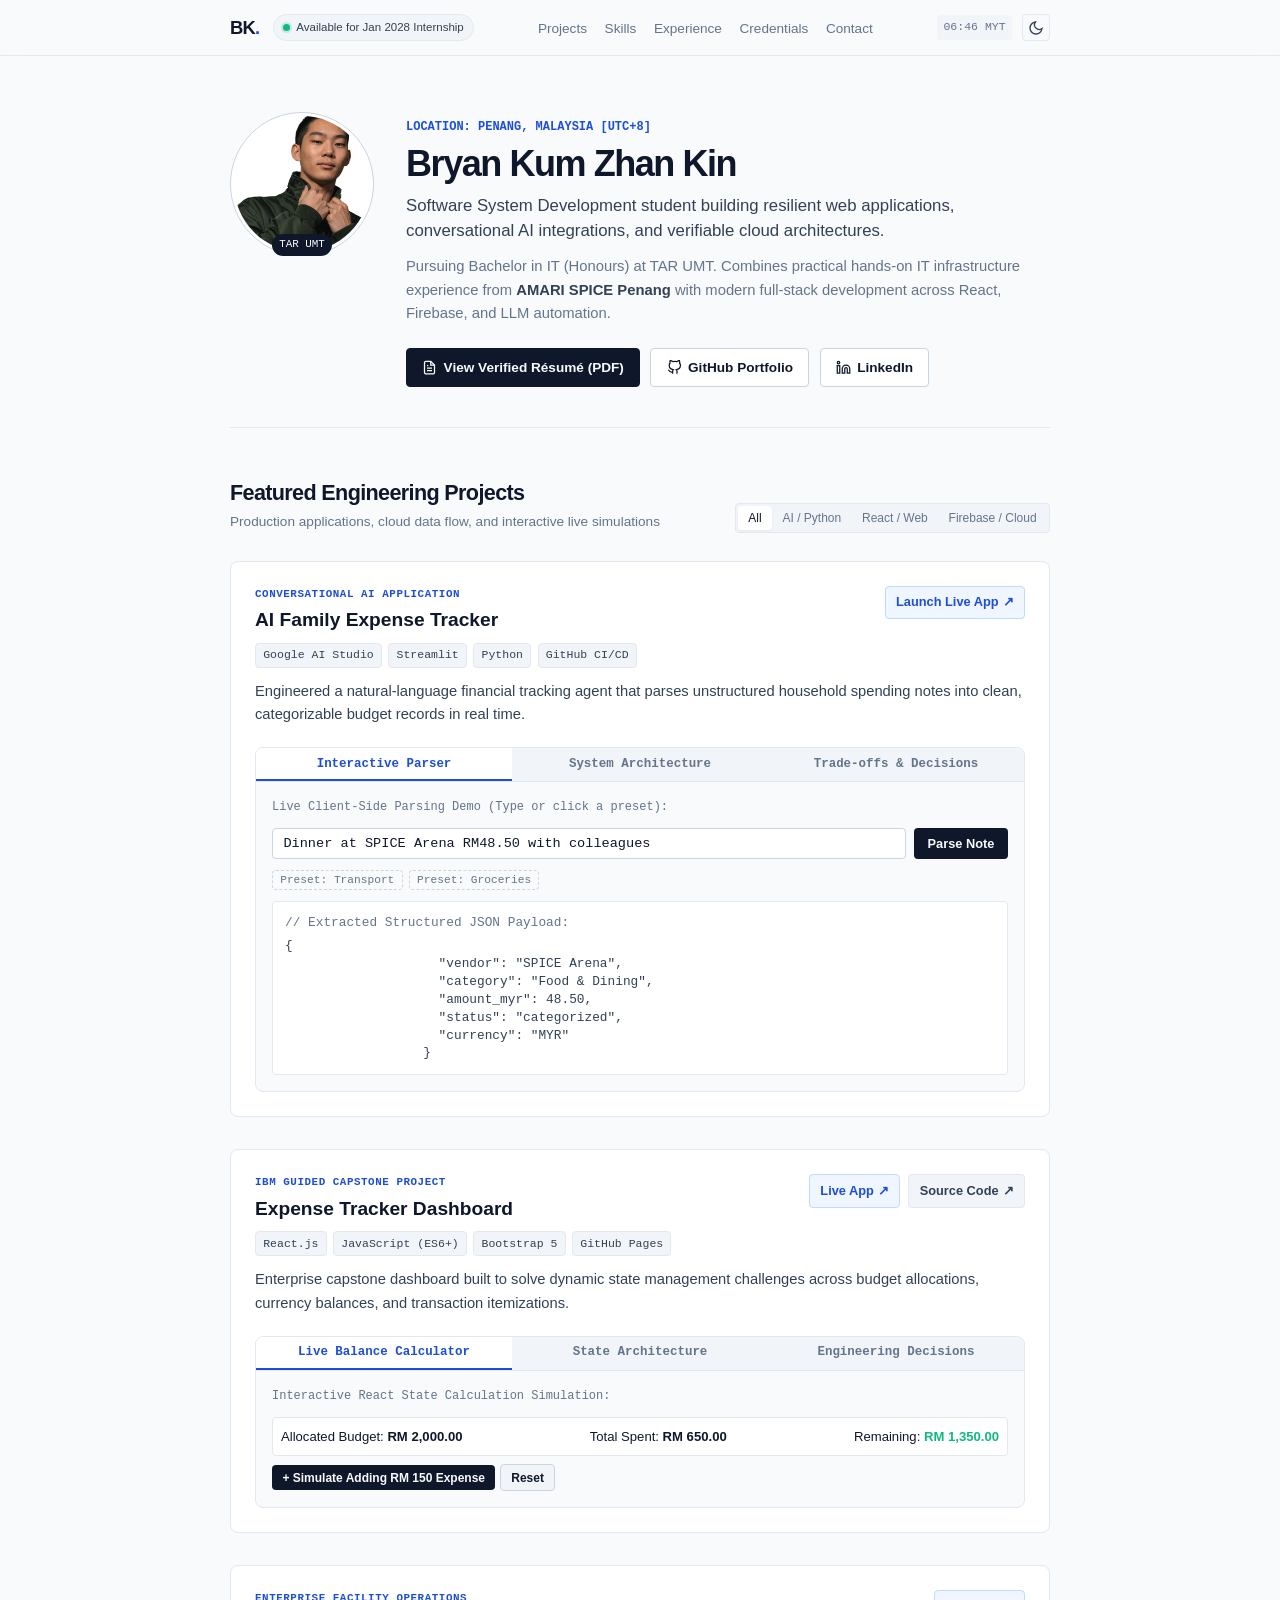
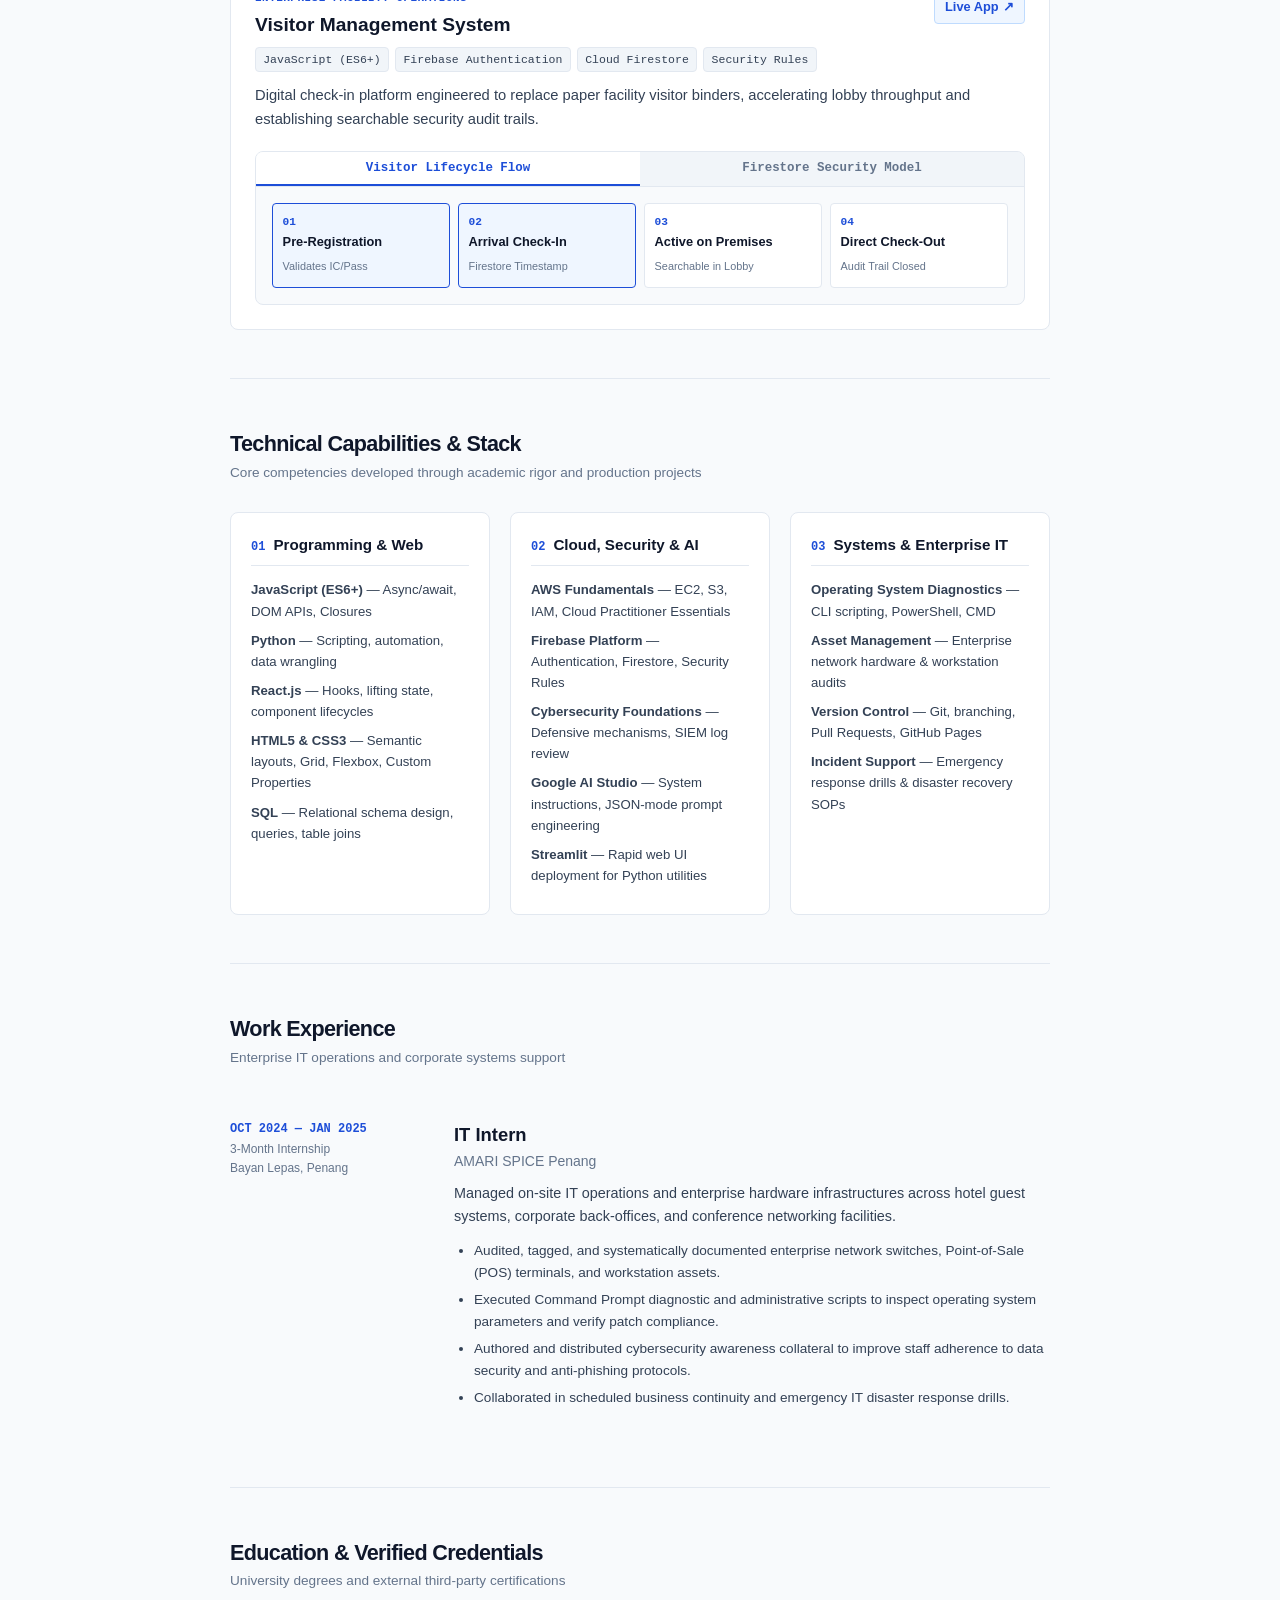
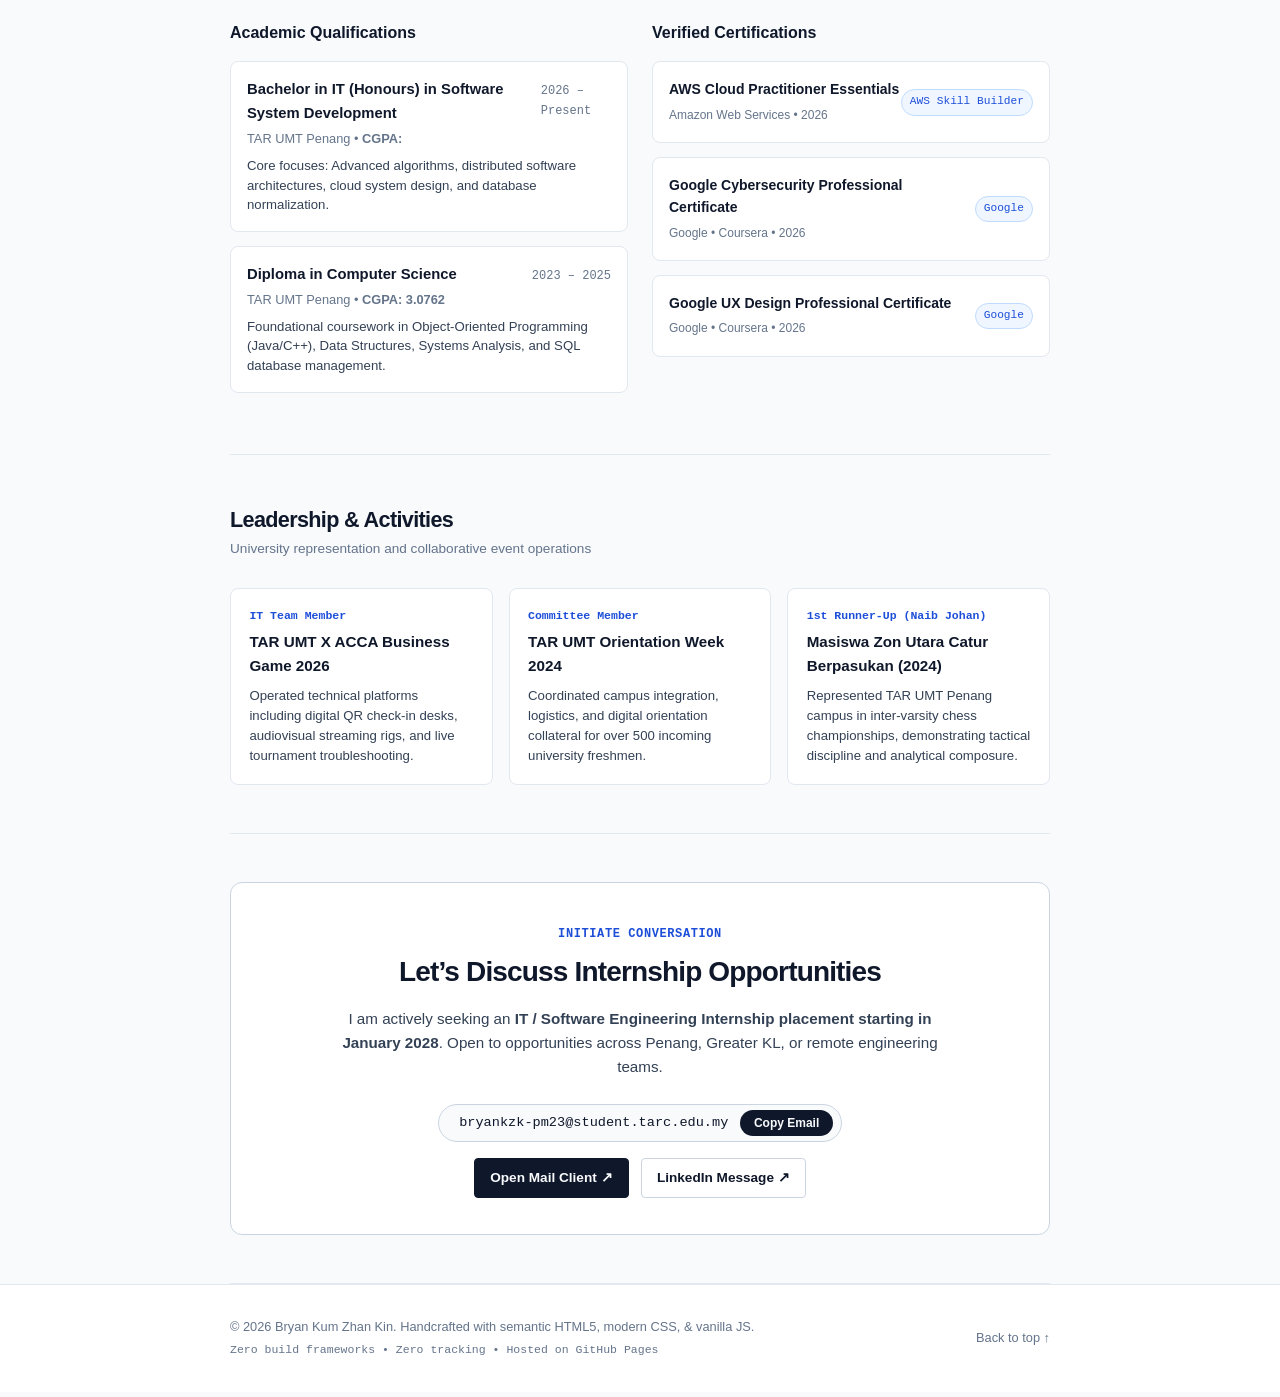
==== commit 1363bac1: "." ====
--- a/index.html
+++ b/index.html
@@ -217,12 +217,12 @@
                 <div class="sim-output-terminal" id="ai-output" aria-live="polite">
                   <span class="term-dim">// Extracted Structured JSON Payload:</span>
                   <pre><code>{
-  "vendor": "SPICE Arena",
-  "category": "Food &amp; Dining",
-  "amount_myr": 48.50,
-  "status": "categorized",
-  "currency": "MYR"
-}</code></pre>
+                    "vendor": "SPICE Arena",
+                    "category": "Food &amp; Dining",
+                    "amount_myr": 48.50,
+                    "status": "categorized",
+                    "currency": "MYR"
+                  }</code></pre>
                 </div>
               </div>
             </div>
@@ -518,7 +518,7 @@
               <h4 class="edu-name">Bachelor in IT (Honours) in Software System Development</h4>
               <span class="edu-year">2026 – Present</span>
             </div>
-            <span class="edu-inst">Tunku Abdul Rahman University of Management and Technology (TAR UMT) Penang</span>
+            <span class="edu-inst">TAR UMT Penang &bull; <strong>CGPA: </strong></span>
             <p class="edu-details">Core focuses: Advanced algorithms, distributed software architectures, cloud system
               design, and database normalization.</p>
           </div>
@@ -528,7 +528,7 @@
               <h4 class="edu-name">Diploma in Computer Science</h4>
               <span class="edu-year">2023 – 2025</span>
             </div>
-            <span class="edu-inst">TAR UMT Penang &bull; <strong>CGPA: 3.08</strong></span>
+            <span class="edu-inst">TAR UMT Penang &bull; <strong>CGPA: 3.0762</strong></span>
             <p class="edu-details">Foundational coursework in Object-Oriented Programming (Java/C++), Data Structures,
               Systems Analysis, and SQL database management.</p>
           </div>
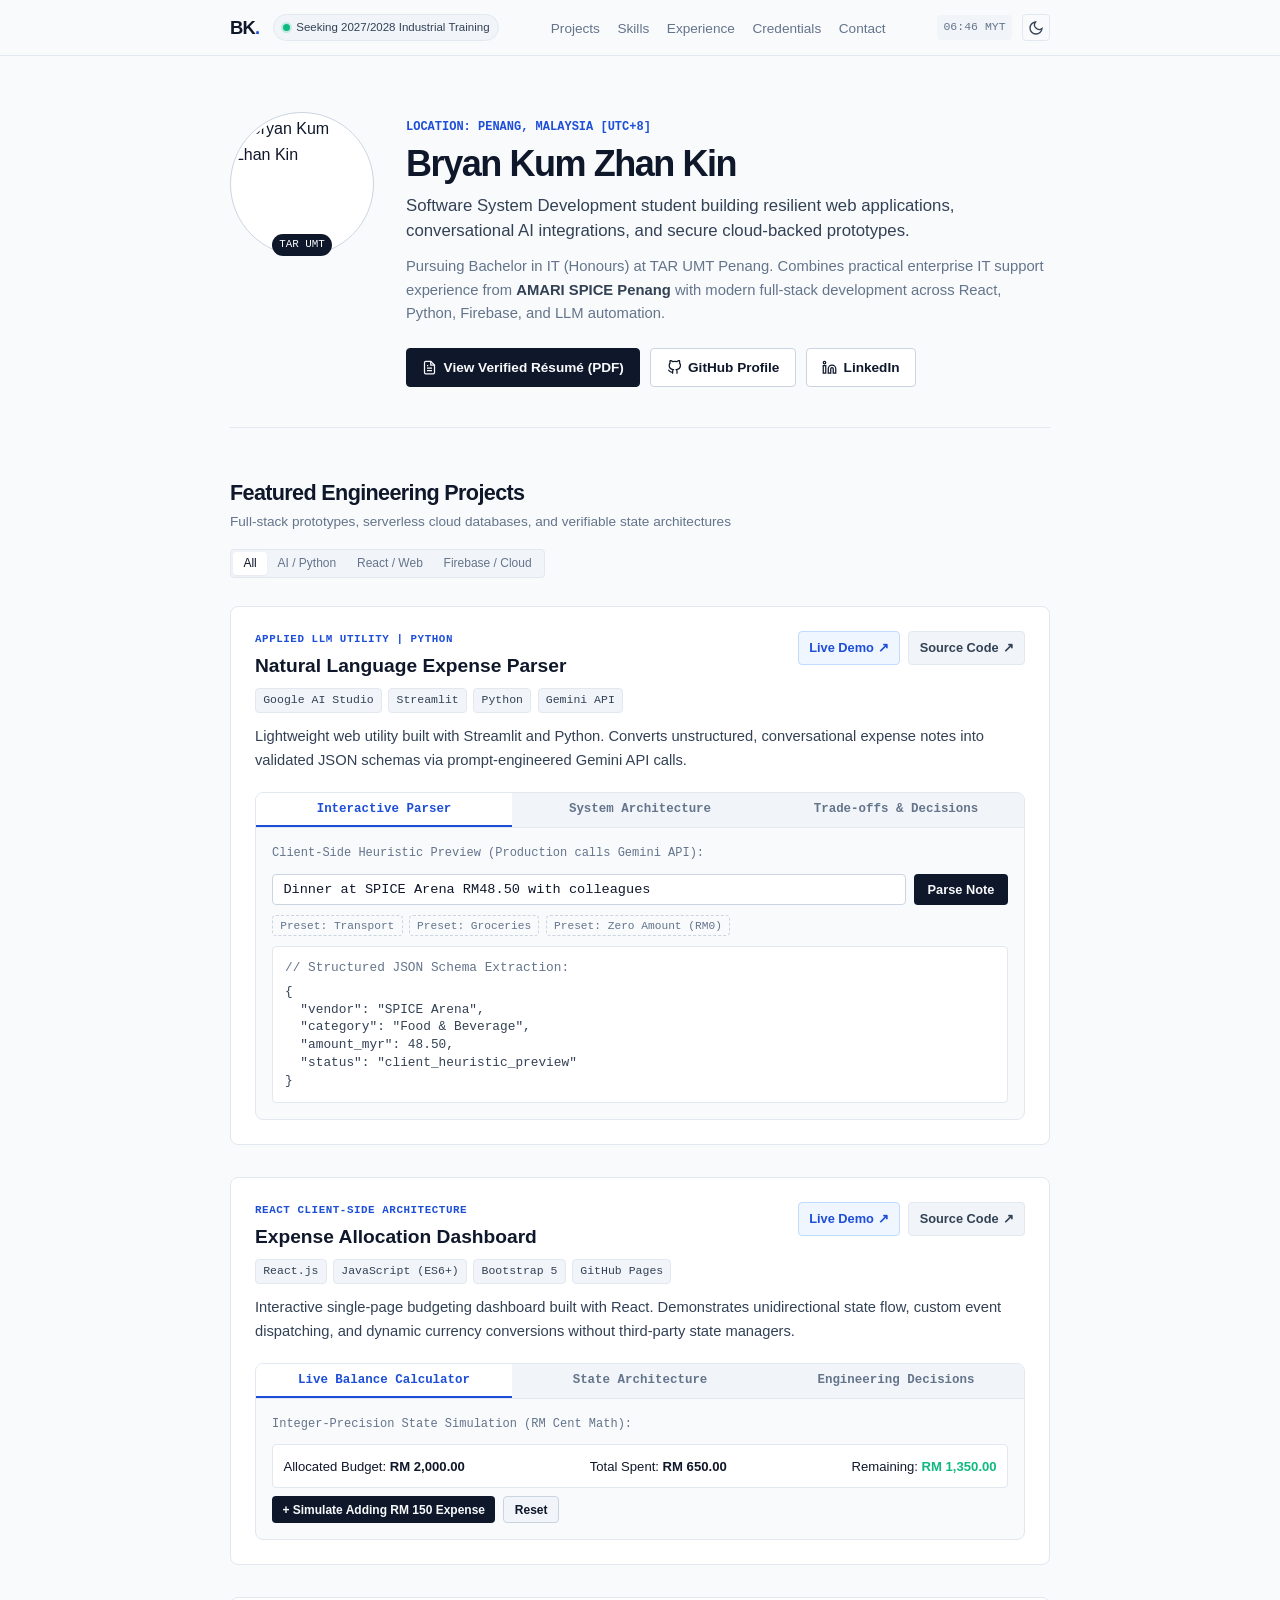
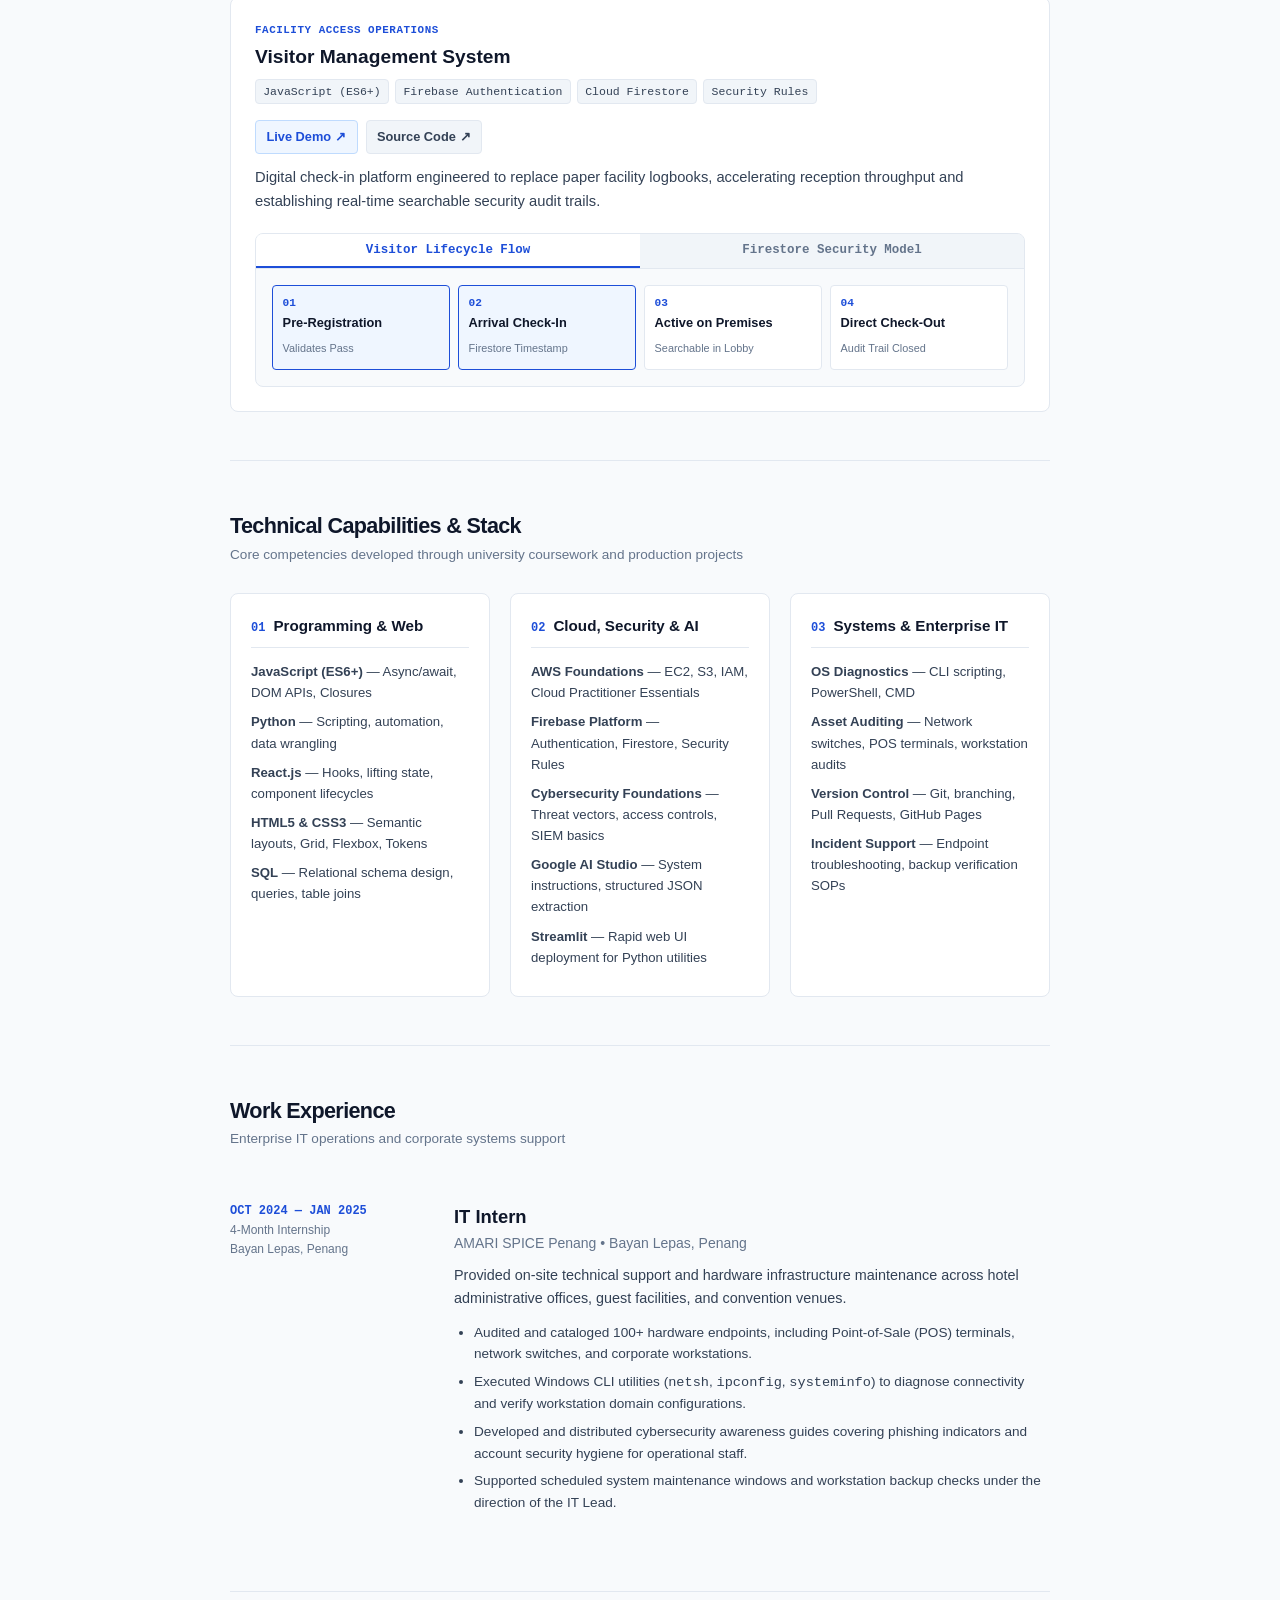
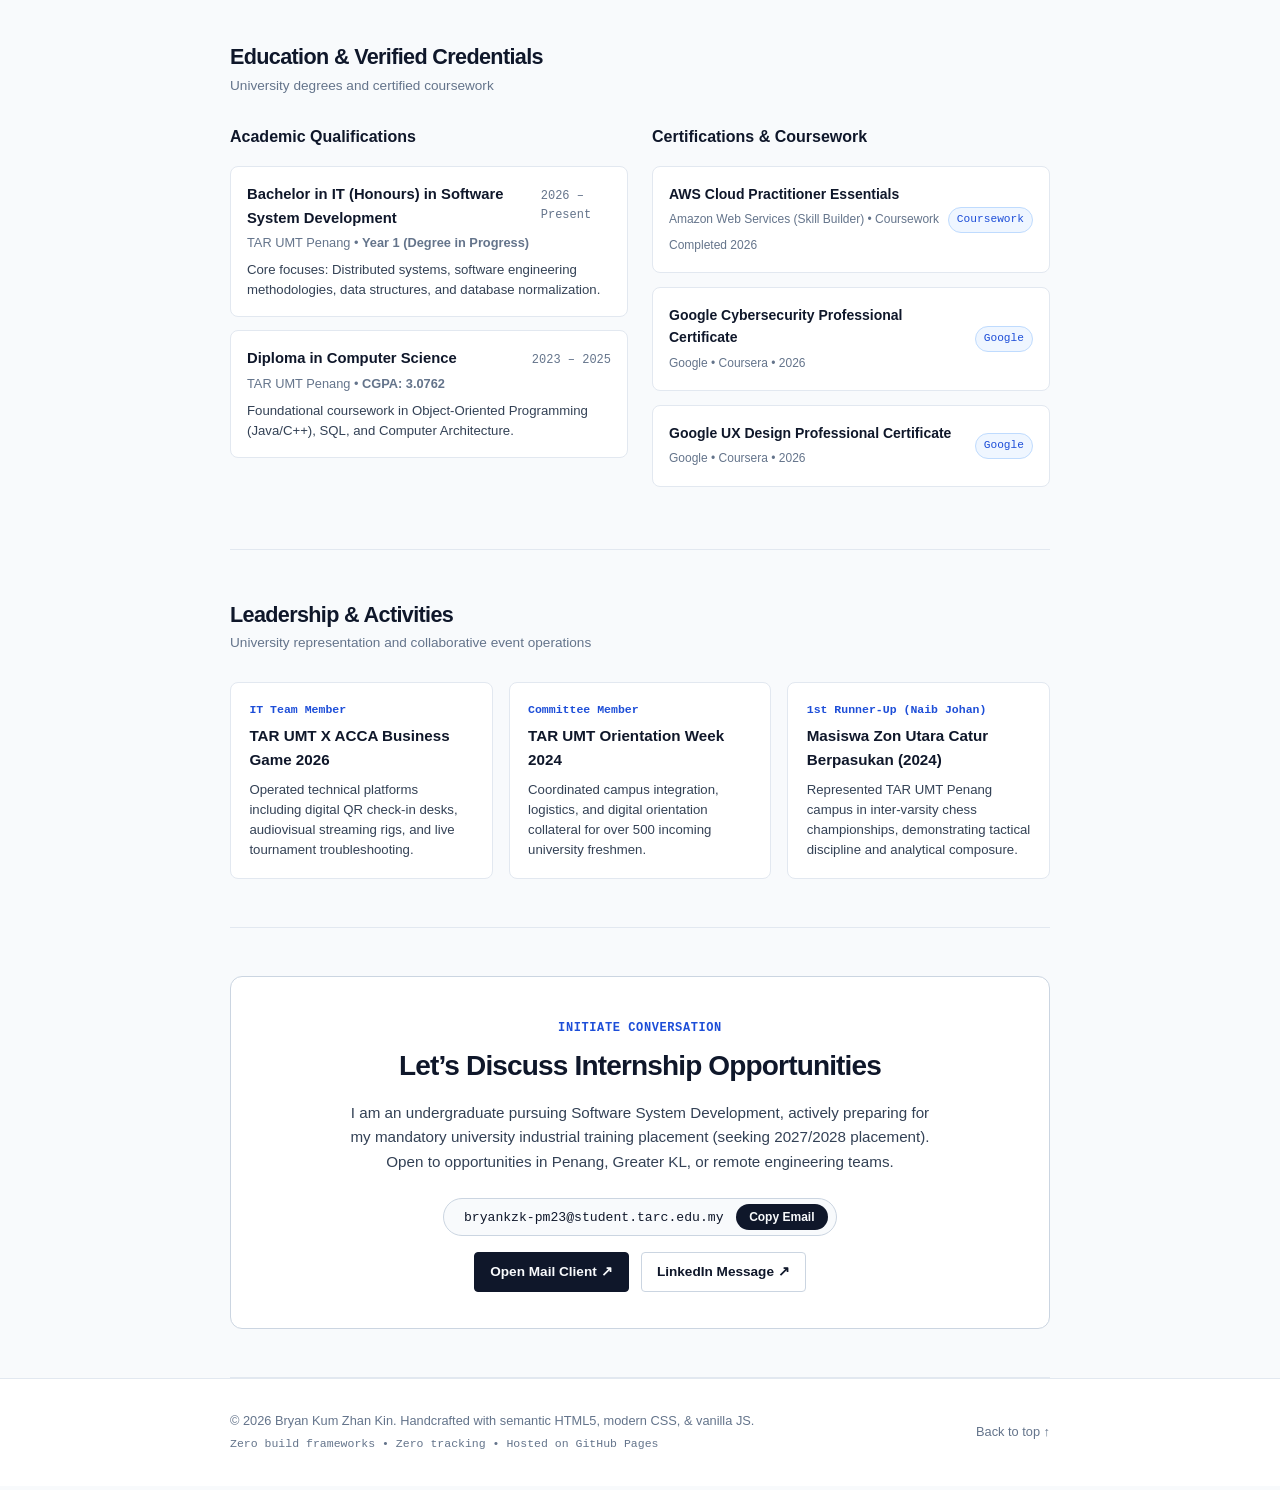
==== commit a67dfec9: "." ====
--- a/index.html
+++ b/index.html
@@ -1,49 +1,49 @@
 <!DOCTYPE html>
-<html lang="en" data-theme="light">
-
+<html lang="en" data-theme="light" class="no-js">
 <head>
   <meta charset="UTF-8">
   <meta name="viewport" content="width=device-width, initial-scale=1.0">
-  <title>Bryan Kum Zhan Kin — Software System Developer &amp; Systems Builder</title>
-  <meta name="description"
-    content="Portfolio and technical dossier of Bryan Kum Zhan Kin, Software System Development student at TAR UMT Penang. Specializing in React, Firebase, LLM integration, and enterprise IT infrastructure.">
+  <title>Bryan Kum Zhan Kin — Software Systems Developer</title>
+  <meta name="description" content="Portfolio of Bryan Kum Zhan Kin, Software System Development student at TAR UMT Penang. Full-stack web applications, applied AI utilities, and secure cloud systems.">
   <meta name="author" content="Bryan Kum Zhan Kin">
 
-  <!-- Open Graph / Meta -->
+  <!-- Open Graph -->
   <meta property="og:type" content="website">
-  <meta property="og:title" content="Bryan Kum Zhan Kin — Software Systems &amp; Engineering Portfolio">
-  <meta property="og:description"
-    content="Interactive developer dossier featuring AI agents, responsive web applications, and verified cloud credentials.">
+  <meta property="og:title" content="Bryan Kum Zhan Kin — Software Systems Portfolio">
+  <meta property="og:description" content="Interactive developer portfolio showcasing full-stack applications, applied AI utilities, and verifiable cloud credentials.">
   <meta property="og:url" content="https://bkum-05.github.io/Bio/">
+
+  <!-- Zero-FOUC Theme Initializer (Executes synchronously before CSS parse) -->
+  <script>
+    (function () {
+      try {
+        const savedTheme = localStorage.getItem('bk_theme');
+        const prefersDark = window.matchMedia('(prefers-color-scheme: dark)').matches;
+        const theme = savedTheme || (prefersDark ? 'dark' : 'light');
+        document.documentElement.setAttribute('data-theme', theme);
+      } catch (_) {
+        document.documentElement.setAttribute('data-theme', 'light');
+      }
+    })();
+  </script>
 
   <!-- Stylesheet -->
   <link rel="stylesheet" href="assets/css/style.css">
-
-  <!-- Anti-FOUC Theme Initialization -->
-  <script>
-    (function () {
-      const savedTheme = localStorage.getItem('bk_theme');
-      const prefersDark = window.matchMedia('(prefers-color-scheme: dark)').matches;
-      const theme = savedTheme || (prefersDark ? 'dark' : 'light');
-      document.documentElement.setAttribute('data-theme', theme);
-    })();
-  </script>
 </head>
-
 <body>
-  <!-- Accessibility Skip Link -->
+  <!-- Skip Link for Keyboard Accessibility -->
   <a href="#main-content" class="skip-link">Skip to main content</a>
 
-  <!-- Top Sticky Navigation & Telemetry Bar -->
+  <!-- Header Navigation & Telemetry -->
   <header class="site-header" id="top">
     <div class="container header-container">
       <div class="brand-group">
         <a href="#top" class="brand-logo" aria-label="Bryan Kum Home">
           BK<span class="brand-dot">.</span>
         </a>
-        <div class="system-status-pill" title="Currently seeking January 2028 industrial placement">
-          <span class="status-indicator"></span>
-          <span class="status-text">Available for Jan 2028 Internship</span>
+        <div class="system-status-pill" title="TAR UMT Degree Student">
+          <span class="status-indicator" aria-hidden="true"></span>
+          <span class="status-text">Seeking 2027/2028 Industrial Training</span>
         </div>
       </div>
 
@@ -58,12 +58,9 @@
       </nav>
 
       <div class="header-actions">
-        <!-- Live Penang Local Time (UTC+8) -->
         <span class="local-time-badge" id="penang-time" title="Penang, Malaysia (UTC+8)">--:-- MYT</span>
-        <!-- Theme Toggle -->
-        <button id="theme-toggle" class="theme-btn" aria-label="Toggle visual theme" type="button">
-          <svg class="sun-icon" viewBox="0 0 24 24" fill="none" stroke="currentColor" stroke-width="2"
-            aria-hidden="true">
+        <button id="theme-toggle" class="theme-btn" type="button" aria-label="Toggle visual theme" aria-pressed="false">
+          <svg class="sun-icon" viewBox="0 0 24 24" fill="none" stroke="currentColor" stroke-width="2" aria-hidden="true">
             <circle cx="12" cy="12" r="5"></circle>
             <line x1="12" y1="1" x2="12" y2="3"></line>
             <line x1="12" y1="21" x2="12" y2="23"></line>
@@ -74,8 +71,7 @@
             <line x1="4.22" y1="19.78" x2="5.64" y2="18.36"></line>
             <line x1="18.36" y1="5.64" x2="19.78" y2="4.22"></line>
           </svg>
-          <svg class="moon-icon" viewBox="0 0 24 24" fill="none" stroke="currentColor" stroke-width="2"
-            aria-hidden="true">
+          <svg class="moon-icon" viewBox="0 0 24 24" fill="none" stroke="currentColor" stroke-width="2" aria-hidden="true">
             <path d="M21 12.79A9 9 0 1 1 11.21 3 7 7 0 0 0 21 12.79z"></path>
           </svg>
         </button>
@@ -84,14 +80,21 @@
   </header>
 
   <main id="main-content" class="container">
-
+    
     <!-- Hero Section -->
     <section class="hero-section" aria-labelledby="hero-name">
       <div class="hero-layout">
         <div class="hero-avatar-container">
           <div class="avatar-ring">
-            <img src="assets/bkum.png" alt="Bryan Kum Zhan Kin" class="hero-avatar" width="144" height="144"
-              loading="eager" onerror="this.onerror=null; this.src='assets/bkum.png';">
+            <img 
+              src="assets/profile.jpg" 
+              alt="Bryan Kum Zhan Kin" 
+              class="hero-avatar"
+              width="144" 
+              height="144"
+              loading="eager"
+              onerror="this.onerror=null; this.src='assets/avatar.png';"
+            >
           </div>
           <span class="avatar-badge" title="Degree Student @ TAR UMT">TAR UMT</span>
         </div>
@@ -102,44 +105,23 @@
           </div>
           <h1 id="hero-name" class="hero-title">Bryan Kum Zhan Kin</h1>
           <p class="hero-tagline">
-            Software System Development student building resilient web applications, conversational AI integrations, and
-            verifiable cloud architectures.
+            Software System Development student building resilient web applications, conversational AI integrations, and secure cloud-backed prototypes.
           </p>
           <p class="hero-summary">
-            Pursuing Bachelor in IT (Honours) at TAR UMT. Combines practical hands-on IT infrastructure experience from
-            <strong>AMARI SPICE Penang</strong> with modern full-stack development across React, Firebase, and LLM
-            automation.
+            Pursuing Bachelor in IT (Honours) at TAR UMT Penang. Combines practical enterprise IT support experience from <strong>AMARI SPICE Penang</strong> with modern full-stack development across React, Python, Firebase, and LLM automation.
           </p>
 
           <div class="hero-cta-group">
-            <a href="assets/Bryan Kum Resume.pdf" class="btn btn-primary" target="_blank" rel="noopener noreferrer">
-              <svg class="btn-icon" viewBox="0 0 24 24" fill="none" stroke="currentColor" stroke-width="2"
-                aria-hidden="true">
-                <path d="M14 2H6a2 2 0 0 0-2 2v16a2 2 0 0 0 2 2h12a2 2 0 0 0 2-2V8z"></path>
-                <polyline points="14 2 14 8 20 8"></polyline>
-                <line x1="16" y1="13" x2="8" y2="13"></line>
-                <line x1="16" y1="17" x2="8" y2="17"></line>
-                <polyline points="10 9 9 9 8 9"></polyline>
-              </svg>
+            <a href="bryan_kum_resume.pdf" class="btn btn-primary" target="_blank" rel="noopener noreferrer">
+              <svg class="btn-icon" viewBox="0 0 24 24" fill="none" stroke="currentColor" stroke-width="2" aria-hidden="true"><path d="M14 2H6a2 2 0 0 0-2 2v16a2 2 0 0 0 2 2h12a2 2 0 0 0 2-2V8z"></path><polyline points="14 2 14 8 20 8"></polyline><line x1="16" y1="13" x2="8" y2="13"></line><line x1="16" y1="17" x2="8" y2="17"></line><polyline points="10 9 9 9 8 9"></polyline></svg>
               View Verified Résumé (PDF)
             </a>
             <a href="https://github.com/BKum-05" class="btn btn-secondary" target="_blank" rel="noopener noreferrer">
-              <svg class="btn-icon" viewBox="0 0 24 24" fill="none" stroke="currentColor" stroke-width="2"
-                aria-hidden="true">
-                <path
-                  d="M9 19c-5 1.5-5-2.5-7-3m14 6v-3.87a3.37 3.37 0 0 0-.94-2.61c3.14-.35 6.44-1.54 6.44-7A5.44 5.44 0 0 0 20 4.77 5.07 5.07 0 0 0 19.91 1S18.73.65 16 2.48a13.38 13.38 0 0 0-7 0C6.27.65 5.09 1 5.09 1A5.07 5.07 0 0 0 5 4.77a5.44 5.44 0 0 0-1.5 3.78c0 5.42 3.3 6.61 6.44 7A3.37 3.37 0 0 0 9 18.13V22">
-                </path>
-              </svg>
-              GitHub Portfolio
+              <svg class="btn-icon" viewBox="0 0 24 24" fill="none" stroke="currentColor" stroke-width="2" aria-hidden="true"><path d="M9 19c-5 1.5-5-2.5-7-3m14 6v-3.87a3.37 3.37 0 0 0-.94-2.61c3.14-.35 6.44-1.54 6.44-7A5.44 5.44 0 0 0 20 4.77 5.07 5.07 0 0 0 19.91 1S18.73.65 16 2.48a13.38 13.38 0 0 0-7 0C6.27.65 5.09 1 5.09 1A5.07 5.07 0 0 0 5 4.77a5.44 5.44 0 0 0-1.5 3.78c0 5.42 3.3 6.61 6.44 7A3.37 3.37 0 0 0 9 18.13V22"></path></svg>
+              GitHub Profile
             </a>
-            <a href="https://www.linkedin.com/in/bryan-kum-11b184330" class="btn btn-secondary" target="_blank"
-              rel="noopener noreferrer">
-              <svg class="btn-icon" viewBox="0 0 24 24" fill="none" stroke="currentColor" stroke-width="2"
-                aria-hidden="true">
-                <path d="M16 8a6 6 0 0 1 6 6v7h-4v-7a2 2 0 0 0-2-2 2 2 0 0 0-2 2v7h-4v-7a6 6 0 0 1 6-6z"></path>
-                <rect x="2" y="9" width="4" height="12"></rect>
-                <circle cx="4" cy="4" r="2"></circle>
-              </svg>
+            <a href="https://www.linkedin.com/in/bryan-kum-11b184330" class="btn btn-secondary" target="_blank" rel="noopener noreferrer">
+              <svg class="btn-icon" viewBox="0 0 24 24" fill="none" stroke="currentColor" stroke-width="2" aria-hidden="true"><path d="M16 8a6 6 0 0 1 6 6v7h-4v-7a2 2 0 0 0-2-2 2 2 0 0 0-2 2v7h-4v-7a6 6 0 0 1 6-6z"></path><rect x="2" y="9" width="4" height="12"></rect><circle cx="4" cy="4" r="2"></circle></svg>
               LinkedIn
             </a>
           </div>
@@ -147,18 +129,18 @@
       </div>
     </section>
 
-    <!-- Featured Projects Section with Interactive Inspection Mode -->
+    <!-- Projects Section -->
     <section id="projects" class="content-section" aria-labelledby="projects-header">
       <div class="section-top-bar">
         <div>
           <h2 id="projects-header" class="section-heading">Featured Engineering Projects</h2>
-          <p class="section-subheading">Production applications, cloud data flow, and interactive live simulations</p>
+          <p class="section-subheading">Full-stack prototypes, serverless cloud databases, and verifiable state architectures</p>
         </div>
         <div class="filter-controls" role="group" aria-label="Project Tech Filters">
-          <button class="filter-btn active" data-filter="all">All</button>
-          <button class="filter-btn" data-filter="ai">AI / Python</button>
-          <button class="filter-btn" data-filter="react">React / Web</button>
-          <button class="filter-btn" data-filter="cloud">Firebase / Cloud</button>
+          <button class="filter-btn active" data-filter="all" aria-pressed="true">All</button>
+          <button class="filter-btn" data-filter="ai" aria-pressed="false">AI / Python</button>
+          <button class="filter-btn" data-filter="react" aria-pressed="false">React / Web</button>
+          <button class="filter-btn" data-filter="cloud" aria-pressed="false">Firebase / Cloud</button>
         </div>
       </div>
 
@@ -168,109 +150,99 @@
         <article class="project-showcase-card" data-tags="ai" aria-labelledby="proj-ai-name">
           <div class="card-inner-header">
             <div>
-              <span class="project-kicker">CONVERSATIONAL AI APPLICATION</span>
-              <h3 id="proj-ai-name" class="project-title">AI Family Expense Tracker</h3>
+              <span class="project-kicker">APPLIED LLM UTILITY | PYTHON</span>
+              <h3 id="proj-ai-name" class="project-title">Natural Language Expense Parser</h3>
               <div class="tech-tag-row">
                 <span class="tech-tag">Google AI Studio</span>
                 <span class="tech-tag">Streamlit</span>
                 <span class="tech-tag">Python</span>
-                <span class="tech-tag">GitHub CI/CD</span>
+                <span class="tech-tag">Gemini API</span>
               </div>
             </div>
             <div class="project-action-links">
-              <a href="https://finance-agent-bkum05.streamlit.app/" class="link-btn primary" target="_blank"
-                rel="noopener noreferrer">
-                Launch Live App <span class="arrow-glyph" aria-hidden="true">&nearr;</span>
+              <a href="https://finance-agent-bkum05.streamlit.app/" class="link-btn primary" target="_blank" rel="noopener noreferrer">
+                Live Demo <span class="arrow-glyph" aria-hidden="true">&nearr;</span>
               </a>
+              <a href="https://github.com/BKum-05" class="link-btn secondary" target="_blank" rel="noopener noreferrer">
+                Source Code <span class="arrow-glyph" aria-hidden="true">&nearr;</span>
+              </a>
             </div>
           </div>
 
           <p class="project-lead-text">
-            Engineered a natural-language financial tracking agent that parses unstructured household spending notes
-            into clean, categorizable budget records in real time.
+            Lightweight web utility built with Streamlit and Python. Converts unstructured, conversational expense notes into validated JSON schemas via prompt-engineered Gemini API calls.
           </p>
 
-          <!-- Interactive Inspection Tabs -->
           <div class="interactive-tab-container">
-            <div class="tab-nav" role="tablist">
-              <button class="tab-btn active" role="tab" aria-selected="true" data-tab="sim-ai">Interactive
-                Parser</button>
-              <button class="tab-btn" role="tab" aria-selected="false" data-tab="arch-ai">System Architecture</button>
-              <button class="tab-btn" role="tab" aria-selected="false" data-tab="dec-ai">Trade-offs &amp;
-                Decisions</button>
-            </div>
-
-            <!-- Tab Panel 1: Simulation -->
-            <div class="tab-panel active" id="sim-ai" role="tabpanel">
+            <div class="tab-nav" role="tablist" aria-label="Expense Parser Analysis Tabs">
+              <button id="tab-ai-sim" class="tab-btn active" role="tab" aria-selected="true" aria-controls="panel-ai-sim" tabindex="0">Interactive Parser</button>
+              <button id="tab-ai-arch" class="tab-btn" role="tab" aria-selected="false" aria-controls="panel-ai-arch" tabindex="-1">System Architecture</button>
+              <button id="tab-ai-dec" class="tab-btn" role="tab" aria-selected="false" aria-controls="panel-ai-dec" tabindex="-1">Trade-offs &amp; Decisions</button>
+            </div>
+
+            <div class="tab-panel active" id="panel-ai-sim" role="tabpanel" aria-labelledby="tab-ai-sim" tabindex="0">
               <div class="simulation-box">
-                <span class="sim-label">Live Client-Side Parsing Demo (Type or click a preset):</span>
+                <label for="ai-input" class="sim-label">Client-Side Heuristic Preview (Production calls Gemini API):</label>
                 <div class="sim-input-row">
-                  <input type="text" id="ai-input" class="sim-input"
-                    value="Dinner at SPICE Arena RM48.50 with colleagues" aria-label="Sample expenditure text">
+                  <input type="text" id="ai-input" class="sim-input" value="Dinner at SPICE Arena RM48.50 with colleagues" aria-label="Sample expenditure text">
                   <button id="ai-run-btn" class="sim-btn" type="button">Parse Note</button>
                 </div>
                 <div class="preset-chips">
-                  <button class="chip" data-sample="Grab to TAR UMT Penang RM14 transport">Preset: Transport</button>
-                  <button class="chip" data-sample="Groceries at Lotus Bayan Lepas RM86.20 household">Preset:
-                    Groceries</button>
+                  <button class="chip" type="button" data-sample="Grab to TAR UMT Penang RM14 transport">Preset: Transport</button>
+                  <button class="chip" type="button" data-sample="Groceries at Lotus Bayan Lepas RM86.20 household">Preset: Groceries</button>
+                  <button class="chip" type="button" data-sample="Coffee voucher at Cafe RM0.00 promotion">Preset: Zero Amount (RM0)</button>
                 </div>
                 <div class="sim-output-terminal" id="ai-output" aria-live="polite">
-                  <span class="term-dim">// Extracted Structured JSON Payload:</span>
+                  <span class="term-dim">// Structured JSON Schema Extraction:</span>
                   <pre><code>{
-                    "vendor": "SPICE Arena",
-                    "category": "Food &amp; Dining",
-                    "amount_myr": 48.50,
-                    "status": "categorized",
-                    "currency": "MYR"
-                  }</code></pre>
+  "vendor": "SPICE Arena",
+  "category": "Food &amp; Beverage",
+  "amount_myr": 48.50,
+  "status": "client_heuristic_preview"
+}</code></pre>
                 </div>
               </div>
             </div>
 
-            <!-- Tab Panel 2: Architecture -->
-            <div class="tab-panel" id="arch-ai" role="tabpanel">
+            <div class="tab-panel" id="panel-ai-arch" role="tabpanel" aria-labelledby="tab-ai-arch" tabindex="0" hidden>
               <div class="architecture-flow-diagram">
                 <div class="arch-node">
                   <span class="node-title">Client UI</span>
-                  <span class="node-sub">Streamlit Web App</span>
+                  <span class="node-sub">Streamlit App</span>
                 </div>
                 <div class="arch-arrow">&rarr;</div>
                 <div class="arch-node">
                   <span class="node-title">Prompt Engine</span>
-                  <span class="node-sub">Few-shot Instruction Template</span>
+                  <span class="node-sub">Few-shot JSON Prompt</span>
                 </div>
                 <div class="arch-arrow">&rarr;</div>
                 <div class="arch-node">
-                  <span class="node-title">Google Gemini Model</span>
-                  <span class="node-sub">JSON Extraction API</span>
+                  <span class="node-title">Gemini API</span>
+                  <span class="node-sub">Extraction Model</span>
                 </div>
                 <div class="arch-arrow">&rarr;</div>
                 <div class="arch-node">
-                  <span class="node-title">Family Store</span>
+                  <span class="node-title">Storage</span>
                   <span class="node-sub">Persistent Log Sheet</span>
                 </div>
               </div>
             </div>
 
-            <!-- Tab Panel 3: Decisions -->
-            <div class="tab-panel" id="dec-ai" role="tabpanel">
+            <div class="tab-panel" id="panel-ai-dec" role="tabpanel" aria-labelledby="tab-ai-dec" tabindex="0" hidden>
               <ul class="decision-bullets">
-                <li><strong>Why Streamlit over React for v1:</strong> Prioritized rapid 48-hour delivery to
-                  non-technical family members; eliminated build-pipeline friction while iterating prompt structures.
-                </li>
-                <li><strong>Prompt Isolation:</strong> Enforced strict JSON output constraints via system prompts to
-                  prevent conversational hallucination or malformed numbers.</li>
+                <li><strong>Streamlit for Rapid Prototyping:</strong> Enabled immediate zero-build deployment for non-technical family users without complex frontend toolchains.</li>
+                <li><strong>JSON Extraction Guardrails:</strong> Configured system prompt constraints ensuring output adheres strictly to structured numeric amounts and predefined categories.</li>
               </ul>
             </div>
           </div>
         </article>
 
-        <!-- Project 2: IBM Guided Capstone Dashboard -->
+        <!-- Project 2: React Expense Allocation Dashboard -->
         <article class="project-showcase-card" data-tags="react" aria-labelledby="proj-ibm-name">
           <div class="card-inner-header">
             <div>
-              <span class="project-kicker">IBM GUIDED CAPSTONE PROJECT</span>
-              <h3 id="proj-ibm-name" class="project-title">Expense Tracker Dashboard</h3>
+              <span class="project-kicker">REACT CLIENT-SIDE ARCHITECTURE</span>
+              <h3 id="proj-ibm-name" class="project-title">Expense Allocation Dashboard</h3>
               <div class="tech-tag-row">
                 <span class="tech-tag">React.js</span>
                 <span class="tech-tag">JavaScript (ES6+)</span>
@@ -279,33 +251,29 @@
               </div>
             </div>
             <div class="project-action-links">
-              <a href="https://bkum-05.github.io/M4-Dashboard/" class="link-btn primary" target="_blank"
-                rel="noopener noreferrer">
-                Live App <span class="arrow-glyph" aria-hidden="true">&nearr;</span>
+              <a href="https://bkum-05.github.io/M4-Dashboard/" class="link-btn primary" target="_blank" rel="noopener noreferrer">
+                Live Demo <span class="arrow-glyph" aria-hidden="true">&nearr;</span>
               </a>
-              <a href="https://github.com/BKum-05/M4-Dashboard" class="link-btn secondary" target="_blank"
-                rel="noopener noreferrer">
+              <a href="https://github.com/BKum-05/M4-Dashboard" class="link-btn secondary" target="_blank" rel="noopener noreferrer">
                 Source Code <span class="arrow-glyph" aria-hidden="true">&nearr;</span>
               </a>
             </div>
           </div>
 
           <p class="project-lead-text">
-            Enterprise capstone dashboard built to solve dynamic state management challenges across budget allocations,
-            currency balances, and transaction itemizations.
+            Interactive single-page budgeting dashboard built with React. Demonstrates unidirectional state flow, custom event dispatching, and dynamic currency conversions without third-party state managers.
           </p>
 
           <div class="interactive-tab-container">
-            <div class="tab-nav" role="tablist">
-              <button class="tab-btn active" role="tab" aria-selected="true" data-tab="sim-ibm">Live Balance
-                Calculator</button>
-              <button class="tab-btn" role="tab" aria-selected="false" data-tab="arch-ibm">State Architecture</button>
-              <button class="tab-btn" role="tab" aria-selected="false" data-tab="dec-ibm">Engineering Decisions</button>
-            </div>
-
-            <div class="tab-panel active" id="sim-ibm" role="tabpanel">
+            <div class="tab-nav" role="tablist" aria-label="React Dashboard Analysis Tabs">
+              <button id="tab-ibm-sim" class="tab-btn active" role="tab" aria-selected="true" aria-controls="panel-ibm-sim" tabindex="0">Live Balance Calculator</button>
+              <button id="tab-ibm-arch" class="tab-btn" role="tab" aria-selected="false" aria-controls="panel-ibm-arch" tabindex="-1">State Architecture</button>
+              <button id="tab-ibm-dec" class="tab-btn" role="tab" aria-selected="false" aria-controls="panel-ibm-dec" tabindex="-1">Engineering Decisions</button>
+            </div>
+
+            <div class="tab-panel active" id="panel-ibm-sim" role="tabpanel" aria-labelledby="tab-ibm-sim" tabindex="0">
               <div class="simulation-box">
-                <span class="sim-label">Interactive React State Calculation Simulation:</span>
+                <span class="sim-label">Integer-Precision State Simulation (RM Cent Math):</span>
                 <div class="calc-widget">
                   <div class="calc-row">
                     <span>Allocated Budget: <strong>RM 2,000.00</strong></span>
@@ -313,28 +281,23 @@
                     <span>Remaining: <strong id="calc-remaining" class="positive-balance">RM 1,350.00</strong></span>
                   </div>
                   <div class="calc-actions">
-                    <button class="sim-btn sm" id="add-expense-btn" type="button">+ Simulate Adding RM 150
-                      Expense</button>
+                    <button class="sim-btn sm" id="add-expense-btn" type="button">+ Simulate Adding RM 150 Expense</button>
                     <button class="sim-btn sm secondary" id="reset-expense-btn" type="button">Reset</button>
                   </div>
                 </div>
               </div>
             </div>
 
-            <div class="tab-panel" id="arch-ibm" role="tabpanel">
+            <div class="tab-panel" id="panel-ibm-arch" role="tabpanel" aria-labelledby="tab-ibm-arch" tabindex="0" hidden>
               <p class="panel-narrative">
-                State is lifted to the top-level <code>App</code> component. Child components
-                (<code>ExpenseTotal</code>, <code>ExpenseList</code>, <code>AllocationForm</code>) consume immutable
-                state and dispatch updates via reducer-pattern action dispatches.
+                State is lifted to the top-level <code>App</code> component. Child components (<code>ExpenseTotal</code>, <code>ExpenseList</code>, <code>AllocationForm</code>) consume immutable state and trigger updates via reducer action dispatches.
               </p>
             </div>
 
-            <div class="tab-panel" id="dec-ibm" role="tabpanel">
+            <div class="tab-panel" id="panel-ibm-dec" role="tabpanel" aria-labelledby="tab-ibm-dec" tabindex="0" hidden>
               <ul class="decision-bullets">
-                <li><strong>State Lifting:</strong> Kept state synchronous across balance summaries and item lists
-                  without resorting to bulky Redux stores for an SPA of this scope.</li>
-                <li><strong>Bootstrap Integration:</strong> Utilized modular grid tokens while writing scoped custom CSS
-                  to prevent vendor stylesheet collisions.</li>
+                <li><strong>State Lifting:</strong> Maintained synchronous data consistency across balance summaries and item lists without adding external state libraries.</li>
+                <li><strong>Scoped CSS Integration:</strong> Combined Bootstrap layout grids with scoped custom CSS to prevent stylesheet rule conflicts.</li>
               </ul>
             </div>
           </div>
@@ -344,7 +307,7 @@
         <article class="project-showcase-card" data-tags="cloud" aria-labelledby="proj-vms-name">
           <div class="card-inner-header">
             <div>
-              <span class="project-kicker">ENTERPRISE FACILITY OPERATIONS</span>
+              <span class="project-kicker">FACILITY ACCESS OPERATIONS</span>
               <h3 id="proj-vms-name" class="project-title">Visitor Management System</h3>
               <div class="tech-tag-row">
                 <span class="tech-tag">JavaScript (ES6+)</span>
@@ -354,32 +317,31 @@
               </div>
             </div>
             <div class="project-action-links">
-              <a href="https://bkum-05.github.io/visitor-flow/" class="link-btn primary" target="_blank"
-                rel="noopener noreferrer">
-                Live App <span class="arrow-glyph" aria-hidden="true">&nearr;</span>
+              <a href="https://bkum-05.github.io/visitor-flow/" class="link-btn primary" target="_blank" rel="noopener noreferrer">
+                Live Demo <span class="arrow-glyph" aria-hidden="true">&nearr;</span>
               </a>
+              <a href="https://github.com/BKum-05" class="link-btn secondary" target="_blank" rel="noopener noreferrer">
+                Source Code <span class="arrow-glyph" aria-hidden="true">&nearr;</span>
+              </a>
             </div>
           </div>
 
           <p class="project-lead-text">
-            Digital check-in platform engineered to replace paper facility visitor binders, accelerating lobby
-            throughput and establishing searchable security audit trails.
+            Digital check-in platform engineered to replace paper facility logbooks, accelerating reception throughput and establishing real-time searchable security audit trails.
           </p>
 
           <div class="interactive-tab-container">
-            <div class="tab-nav" role="tablist">
-              <button class="tab-btn active" role="tab" aria-selected="true" data-tab="sim-vms">Visitor Lifecycle
-                Flow</button>
-              <button class="tab-btn" role="tab" aria-selected="false" data-tab="arch-vms">Firestore Security
-                Model</button>
-            </div>
-
-            <div class="tab-panel active" id="sim-vms" role="tabpanel">
+            <div class="tab-nav" role="tablist" aria-label="Visitor System Analysis Tabs">
+              <button id="tab-vms-sim" class="tab-btn active" role="tab" aria-selected="true" aria-controls="panel-vms-sim" tabindex="0">Visitor Lifecycle Flow</button>
+              <button id="tab-vms-arch" class="tab-btn" role="tab" aria-selected="false" aria-controls="panel-vms-arch" tabindex="-1">Firestore Security Model</button>
+            </div>
+
+            <div class="tab-panel active" id="panel-vms-sim" role="tabpanel" aria-labelledby="tab-vms-sim" tabindex="0">
               <div class="lifecycle-pipeline">
                 <div class="step-card active">
                   <span class="step-num">01</span>
                   <span class="step-name">Pre-Registration</span>
-                  <span class="step-status">Validates IC/Pass</span>
+                  <span class="step-status">Validates Pass</span>
                 </div>
                 <div class="step-card active">
                   <span class="step-num">02</span>
@@ -399,10 +361,23 @@
               </div>
             </div>
 
-            <div class="tab-panel" id="arch-vms" role="tabpanel">
-              <pre class="code-snippet"><code>match /visitors/{visitorId} {
-  allow read, write: if request.auth != null &amp;&amp; request.auth.token.role == 'admin';
-  allow create: if request.resource.data.name is string;
+            <div class="tab-panel" id="panel-vms-arch" role="tabpanel" aria-labelledby="tab-vms-arch" tabindex="0" hidden>
+              <pre class="code-snippet"><code>rules_version = '2';
+service cloud.firestore {
+  match /databases/{database}/documents {
+    match /visitors/{visitorId} {
+      // Role-based staff authorization for full log read and deletion
+      allow read, delete: if request.auth != null && request.auth.token.role == 'staff';
+
+      // Enforced schema validation & length constraints on kiosk submissions
+      allow create: if request.resource.data.keys().hasAll(['fullName', 'icLast4', 'checkInTime'])
+                    && request.resource.data.fullName is string
+                    && request.resource.data.fullName.size() >= 3
+                    && request.resource.data.fullName.size() <= 80
+                    && request.resource.data.icLast4.matches('^[0-9]{4}$')
+                    && request.resource.data.checkInTime is timestamp;
+    }
+  }
 }</code></pre>
             </div>
           </div>
@@ -415,7 +390,7 @@
       <div class="section-top-bar">
         <div>
           <h2 id="skills-header" class="section-heading">Technical Capabilities &amp; Stack</h2>
-          <p class="section-subheading">Core competencies developed through academic rigor and production projects</p>
+          <p class="section-subheading">Core competencies developed through university coursework and production projects</p>
         </div>
       </div>
 
@@ -429,7 +404,7 @@
             <li><strong>JavaScript (ES6+)</strong> — Async/await, DOM APIs, Closures</li>
             <li><strong>Python</strong> — Scripting, automation, data wrangling</li>
             <li><strong>React.js</strong> — Hooks, lifting state, component lifecycles</li>
-            <li><strong>HTML5 &amp; CSS3</strong> — Semantic layouts, Grid, Flexbox, Custom Properties</li>
+            <li><strong>HTML5 &amp; CSS3</strong> — Semantic layouts, Grid, Flexbox, Tokens</li>
             <li><strong>SQL</strong> — Relational schema design, queries, table joins</li>
           </ul>
         </div>
@@ -440,10 +415,10 @@
             <h3 class="pillar-title">Cloud, Security &amp; AI</h3>
           </div>
           <ul class="pillar-list">
-            <li><strong>AWS Fundamentals</strong> — EC2, S3, IAM, Cloud Practitioner Essentials</li>
+            <li><strong>AWS Foundations</strong> — EC2, S3, IAM, Cloud Practitioner Essentials</li>
             <li><strong>Firebase Platform</strong> — Authentication, Firestore, Security Rules</li>
-            <li><strong>Cybersecurity Foundations</strong> — Defensive mechanisms, SIEM log review</li>
-            <li><strong>Google AI Studio</strong> — System instructions, JSON-mode prompt engineering</li>
+            <li><strong>Cybersecurity Foundations</strong> — Threat vectors, access controls, SIEM basics</li>
+            <li><strong>Google AI Studio</strong> — System instructions, structured JSON extraction</li>
             <li><strong>Streamlit</strong> — Rapid web UI deployment for Python utilities</li>
           </ul>
         </div>
@@ -454,10 +429,10 @@
             <h3 class="pillar-title">Systems &amp; Enterprise IT</h3>
           </div>
           <ul class="pillar-list">
-            <li><strong>Operating System Diagnostics</strong> — CLI scripting, PowerShell, CMD</li>
-            <li><strong>Asset Management</strong> — Enterprise network hardware &amp; workstation audits</li>
+            <li><strong>OS Diagnostics</strong> — CLI scripting, PowerShell, CMD</li>
+            <li><strong>Asset Auditing</strong> — Network switches, POS terminals, workstation audits</li>
             <li><strong>Version Control</strong> — Git, branching, Pull Requests, GitHub Pages</li>
-            <li><strong>Incident Support</strong> — Emergency response drills &amp; disaster recovery SOPs</li>
+            <li><strong>Incident Support</strong> — Endpoint troubleshooting, backup verification SOPs</li>
           </ul>
         </div>
       </div>
@@ -476,24 +451,20 @@
         <article class="timeline-entry">
           <div class="entry-meta">
             <span class="entry-dates">OCT 2024 &mdash; JAN 2025</span>
-            <span class="entry-duration">3-Month Internship</span>
+            <span class="entry-duration">4-Month Internship</span>
             <span class="entry-location">Bayan Lepas, Penang</span>
           </div>
           <div class="entry-body">
             <h3 class="entry-role">IT Intern</h3>
-            <span class="entry-employer">AMARI SPICE Penang</span>
+            <span class="entry-employer">AMARI SPICE Penang &bull; Bayan Lepas, Penang</span>
             <p class="entry-overview">
-              Managed on-site IT operations and enterprise hardware infrastructures across hotel guest systems,
-              corporate back-offices, and conference networking facilities.
+              Provided on-site technical support and hardware infrastructure maintenance across hotel administrative offices, guest facilities, and convention venues.
             </p>
             <ul class="entry-points">
-              <li>Audited, tagged, and systematically documented enterprise network switches, Point-of-Sale (POS)
-                terminals, and workstation assets.</li>
-              <li>Executed Command Prompt diagnostic and administrative scripts to inspect operating system parameters
-                and verify patch compliance.</li>
-              <li>Authored and distributed cybersecurity awareness collateral to improve staff adherence to data
-                security and anti-phishing protocols.</li>
-              <li>Collaborated in scheduled business continuity and emergency IT disaster response drills.</li>
+              <li>Audited and cataloged 100+ hardware endpoints, including Point-of-Sale (POS) terminals, network switches, and corporate workstations.</li>
+              <li>Executed Windows CLI utilities (<code>netsh</code>, <code>ipconfig</code>, <code>systeminfo</code>) to diagnose connectivity and verify workstation domain configurations.</li>
+              <li>Developed and distributed cybersecurity awareness guides covering phishing indicators and account security hygiene for operational staff.</li>
+              <li>Supported scheduled system maintenance windows and workstation backup checks under the direction of the IT Lead.</li>
             </ul>
           </div>
         </article>
@@ -505,12 +476,11 @@
       <div class="section-top-bar">
         <div>
           <h2 id="cred-header" class="section-heading">Education &amp; Verified Credentials</h2>
-          <p class="section-subheading">University degrees and external third-party certifications</p>
+          <p class="section-subheading">University degrees and certified coursework</p>
         </div>
       </div>
 
       <div class="credentials-double-column">
-        <!-- Education Column -->
         <div class="cred-col">
           <h3 class="col-heading">Academic Qualifications</h3>
           <div class="edu-card">
@@ -518,9 +488,8 @@
               <h4 class="edu-name">Bachelor in IT (Honours) in Software System Development</h4>
               <span class="edu-year">2026 – Present</span>
             </div>
-            <span class="edu-inst">TAR UMT Penang &bull; <strong>CGPA: </strong></span>
-            <p class="edu-details">Core focuses: Advanced algorithms, distributed software architectures, cloud system
-              design, and database normalization.</p>
+            <span class="edu-inst">TAR UMT Penang &bull; <strong>Year 1 (Degree in Progress)</strong></span>
+            <p class="edu-details">Core focuses: Distributed systems, software engineering methodologies, data structures, and database normalization.</p>
           </div>
 
           <div class="edu-card">
@@ -529,20 +498,18 @@
               <span class="edu-year">2023 – 2025</span>
             </div>
             <span class="edu-inst">TAR UMT Penang &bull; <strong>CGPA: 3.0762</strong></span>
-            <p class="edu-details">Foundational coursework in Object-Oriented Programming (Java/C++), Data Structures,
-              Systems Analysis, and SQL database management.</p>
-          </div>
-        </div>
-
-        <!-- Certifications Column -->
+            <p class="edu-details">Foundational coursework in Object-Oriented Programming (Java/C++), SQL, and Computer Architecture.</p>
+          </div>
+        </div>
+
         <div class="cred-col">
-          <h3 class="col-heading">Verified Certifications</h3>
+          <h3 class="col-heading">Certifications &amp; Coursework</h3>
           <div class="cert-item">
             <div class="cert-left">
               <h4 class="cert-name">AWS Cloud Practitioner Essentials</h4>
-              <span class="cert-by">Amazon Web Services &bull; 2026</span>
-            </div>
-            <span class="cert-badge">AWS Skill Builder</span>
+              <span class="cert-by">Amazon Web Services (Skill Builder) &bull; Coursework Completed 2026</span>
+            </div>
+            <span class="cert-badge">Coursework</span>
           </div>
 
           <div class="cert-item">
@@ -577,32 +544,28 @@
         <div class="leadership-card">
           <span class="lead-role">IT Team Member</span>
           <h3 class="lead-title">TAR UMT X ACCA Business Game 2026</h3>
-          <p class="lead-desc">Operated technical platforms including digital QR check-in desks, audiovisual streaming
-            rigs, and live tournament troubleshooting.</p>
+          <p class="lead-desc">Operated technical platforms including digital QR check-in desks, audiovisual streaming rigs, and live tournament troubleshooting.</p>
         </div>
         <div class="leadership-card">
           <span class="lead-role">Committee Member</span>
           <h3 class="lead-title">TAR UMT Orientation Week 2024</h3>
-          <p class="lead-desc">Coordinated campus integration, logistics, and digital orientation collateral for over
-            500 incoming university freshmen.</p>
+          <p class="lead-desc">Coordinated campus integration, logistics, and digital orientation collateral for over 500 incoming university freshmen.</p>
         </div>
         <div class="leadership-card">
           <span class="lead-role">1st Runner-Up (Naib Johan)</span>
           <h3 class="lead-title">Masiswa Zon Utara Catur Berpasukan (2024)</h3>
-          <p class="lead-desc">Represented TAR UMT Penang campus in inter-varsity chess championships, demonstrating
-            tactical discipline and analytical composure.</p>
+          <p class="lead-desc">Represented TAR UMT Penang campus in inter-varsity chess championships, demonstrating tactical discipline and analytical composure.</p>
         </div>
       </div>
     </section>
 
-    <!-- Professional Inquiry / Contact Section -->
+    <!-- Contact Section -->
     <section id="contact" class="content-section contact-block" aria-labelledby="contact-heading">
       <div class="contact-card">
         <span class="contact-kicker">INITIATE CONVERSATION</span>
         <h2 id="contact-heading" class="contact-title">Let’s Discuss Internship Opportunities</h2>
         <p class="contact-text">
-          I am actively seeking an <strong>IT / Software Engineering Internship placement starting in January
-            2028</strong>. Open to opportunities across Penang, Greater KL, or remote engineering teams.
+          I am an undergraduate pursuing Software System Development, actively preparing for my mandatory university industrial training placement (seeking 2027/2028 placement). Open to opportunities in Penang, Greater KL, or remote engineering teams.
         </p>
 
         <div class="contact-interactive-box">
@@ -614,8 +577,7 @@
           </div>
           <div class="contact-quick-links">
             <a href="mailto:bryankzk-pm23@student.tarc.edu.my" class="btn btn-primary">Open Mail Client &nearr;</a>
-            <a href="https://www.linkedin.com/in/bryan-kum-11b184330" class="btn btn-secondary" target="_blank"
-              rel="noopener noreferrer">LinkedIn Message &nearr;</a>
+            <a href="https://www.linkedin.com/in/bryan-kum-11b184330" class="btn btn-secondary" target="_blank" rel="noopener noreferrer">LinkedIn Message &nearr;</a>
           </div>
         </div>
       </div>
@@ -623,12 +585,11 @@
 
   </main>
 
-  <!-- Editorial Static Footer -->
+  <!-- Footer -->
   <footer class="site-footer">
     <div class="container footer-row">
       <div class="footer-left">
-        <p>&copy; <span id="current-year">2026</span> Bryan Kum Zhan Kin. Handcrafted with semantic HTML5, modern CSS,
-          &amp; vanilla JS.</p>
+        <p>&copy; <span id="current-year">2026</span> Bryan Kum Zhan Kin. Handcrafted with semantic HTML5, modern CSS, &amp; vanilla JS.</p>
         <span class="footer-build-meta">Zero build frameworks &bull; Zero tracking &bull; Hosted on GitHub Pages</span>
       </div>
       <div class="footer-right">
@@ -640,5 +601,4 @@
   <!-- Vanilla Production JavaScript -->
   <script src="assets/js/main.js"></script>
 </body>
-
-</html>+</html>
--- a/assets/css/style.css
+++ b/assets/css/style.css
@@ -121,7 +121,7 @@
   top: 1rem;
 }
 
-a:focus-visible, button:focus-visible, input:focus-visible {
+a:focus-visible, button:focus-visible, input:focus-visible, .tab-panel:focus-visible {
   outline: 2px solid var(--accent-primary);
   outline-offset: 2px;
 }
@@ -134,15 +134,15 @@
 }
 
 /* --------------------------------------------------------------------------
-   3. Header Navigation & Telemetry Bar
+   3. Header Navigation & Telemetry
    -------------------------------------------------------------------------- */
 .site-header {
   position: sticky;
   top: 0;
   z-index: 200;
-  background-color: rgba(248, 250, 252, 0.88);
-  backdrop-filter: blur(10px);
-  -webkit-backdrop-filter: blur(10px);
+  background-color: rgba(248, 250, 252, 0.92);
+  backdrop-filter: blur(8px);
+  -webkit-backdrop-filter: blur(8px);
   border-bottom: 1px solid var(--border-subtle);
   height: 56px;
   display: flex;
@@ -150,7 +150,7 @@
 }
 
 [data-theme="dark"] .site-header {
-  background-color: rgba(9, 13, 22, 0.88);
+  background-color: rgba(9, 13, 22, 0.92);
 }
 
 .header-container {
@@ -241,7 +241,7 @@
   display: inline-flex;
   align-items: center;
   justify-content: center;
-  transition: background-color var(--transition-fast);
+  transition: background-color var(--transition-fast), color var(--transition-fast);
 }
 
 .theme-btn:hover {
@@ -356,7 +356,7 @@
 }
 
 /* --------------------------------------------------------------------------
-   5. Buttons & Controls
+   5. Buttons & Controls (GPU-Safe Transitions)
    -------------------------------------------------------------------------- */
 .btn {
   display: inline-flex;
@@ -368,7 +368,7 @@
   border-radius: var(--radius-sm);
   text-decoration: none;
   cursor: pointer;
-  transition: all var(--transition-fast);
+  transition: background-color var(--transition-fast), border-color var(--transition-fast), color var(--transition-fast), opacity var(--transition-fast);
 }
 
 .btn-icon {
@@ -398,7 +398,7 @@
 }
 
 /* --------------------------------------------------------------------------
-   6. Sections & Architecture
+   6. Sections & Tab Controls
    -------------------------------------------------------------------------- */
 .content-section {
   padding: 3rem 0;
@@ -444,7 +444,7 @@
   padding: 0.3rem 0.65rem;
   border-radius: var(--radius-sm);
   cursor: pointer;
-  transition: all var(--transition-fast);
+  transition: background-color var(--transition-fast), color var(--transition-fast);
 }
 
 .filter-btn.active {
@@ -453,9 +453,7 @@
   box-shadow: var(--shadow-sm);
 }
 
-/* --------------------------------------------------------------------------
-   7. Project Showcase Cards with Interactive Tabs
-   -------------------------------------------------------------------------- */
+/* Project Showcase Cards */
 .project-grid {
   display: flex;
   flex-direction: column;
@@ -529,6 +527,7 @@
   text-decoration: none;
   padding: 0.35rem 0.65rem;
   border-radius: var(--radius-sm);
+  transition: opacity var(--transition-fast);
 }
 
 .link-btn.primary {
@@ -544,7 +543,7 @@
 }
 
 .link-btn:hover {
-  opacity: 0.9;
+  opacity: 0.88;
 }
 
 .project-lead-text {
@@ -578,7 +577,7 @@
   font-weight: 600;
   color: var(--text-muted);
   cursor: pointer;
-  transition: all var(--transition-fast);
+  transition: background-color var(--transition-fast), color var(--transition-fast);
   border-bottom: 2px solid transparent;
 }
 
@@ -589,12 +588,18 @@
 }
 
 .tab-panel {
+  padding: 1rem;
+}
+
+.tab-panel[hidden] {
   display: none;
-  padding: 1rem;
-}
-
-.tab-panel.active {
-  display: block;
+}
+
+/* Graceful degradation for zero-JS */
+.no-js .tab-panel[hidden] {
+  display: block !important;
+  border-top: 1px dashed var(--border-subtle);
+  margin-top: 1rem;
 }
 
 /* Simulation Components */
@@ -635,6 +640,11 @@
   font-size: 0.8rem;
   font-weight: 600;
   cursor: pointer;
+  transition: opacity var(--transition-fast);
+}
+
+.sim-btn:hover {
+  opacity: 0.9;
 }
 
 .sim-btn.sm {
@@ -663,6 +673,7 @@
   border-radius: var(--radius-sm);
   color: var(--text-muted);
   cursor: pointer;
+  transition: border-color var(--transition-fast), color var(--transition-fast);
 }
 
 .chip:hover {
@@ -735,7 +746,7 @@
   margin-bottom: 0.4rem;
 }
 
-/* Lifecycle flow for Visitor Management */
+/* Lifecycle Flow */
 .lifecycle-pipeline {
   display: grid;
   grid-template-columns: repeat(auto-fit, minmax(130px, 1fr));
@@ -774,15 +785,27 @@
   color: var(--text-muted);
 }
 
+.calc-widget {
+  display: flex;
+  flex-direction: column;
+}
+
 .calc-row {
   display: flex;
   justify-content: space-between;
+  flex-wrap: wrap;
+  gap: 0.5rem;
   font-size: 0.82rem;
-  padding: 0.5rem;
+  padding: 0.65rem;
   background-color: var(--bg-surface);
   border: 1px solid var(--border-subtle);
   border-radius: var(--radius-sm);
   margin-bottom: 0.5rem;
+}
+
+.calc-actions {
+  display: flex;
+  gap: 0.5rem;
 }
 
 .positive-balance {
@@ -790,11 +813,11 @@
 }
 
 /* --------------------------------------------------------------------------
-   8. Skills Editorial Grid
+   7. Skills Editorial Grid (Responsive Without Overflow)
    -------------------------------------------------------------------------- */
 .skills-editorial-grid {
   display: grid;
-  grid-template-columns: repeat(auto-fit, minmax(240px, 1fr));
+  grid-template-columns: repeat(auto-fit, minmax(min(100%, 240px), 1fr));
   gap: 1.25rem;
 }
 
@@ -838,7 +861,7 @@
 }
 
 /* --------------------------------------------------------------------------
-   9. Experience Timeline
+   8. Experience Timeline
    -------------------------------------------------------------------------- */
 .experience-timeline {
   display: flex;
@@ -903,7 +926,7 @@
 }
 
 /* --------------------------------------------------------------------------
-   10. Credentials Double Column
+   9. Credentials Column
    -------------------------------------------------------------------------- */
 .credentials-double-column {
   display: grid;
@@ -986,7 +1009,7 @@
 }
 
 /* --------------------------------------------------------------------------
-   11. Leadership Grid
+   10. Leadership Grid
    -------------------------------------------------------------------------- */
 .leadership-grid {
   display: grid;
@@ -1023,7 +1046,7 @@
 }
 
 /* --------------------------------------------------------------------------
-   12. Contact Section
+   11. Contact Block
    -------------------------------------------------------------------------- */
 .contact-card {
   background-color: var(--bg-surface);
@@ -1071,12 +1094,15 @@
   border: 1px solid var(--border-medium);
   border-radius: var(--radius-full);
   padding: 0.35rem 0.5rem 0.35rem 1.25rem;
+  max-width: 100%;
 }
 
 .email-display {
   font-family: var(--font-mono);
-  font-size: 0.85rem;
-  color: var(--text-main);
+  font-size: 0.82rem;
+  color: var(--text-main);
+  word-break: break-all;
+  overflow-wrap: anywhere;
 }
 
 .copy-btn {
@@ -1088,20 +1114,24 @@
   padding: 0.35rem 0.85rem;
   border-radius: var(--radius-full);
   cursor: pointer;
-  transition: opacity var(--transition-fast);
+  transition: opacity var(--transition-fast), background-color var(--transition-fast);
 }
 
 .copy-btn:hover {
   opacity: 0.9;
 }
 
+.copy-btn.copy-success {
+  background-color: var(--status-green);
+}
+
 .contact-quick-links {
   display: flex;
   gap: 0.75rem;
 }
 
 /* --------------------------------------------------------------------------
-   13. Footer
+   12. Footer
    -------------------------------------------------------------------------- */
 .site-footer {
   margin-top: auto;
@@ -1138,23 +1168,9 @@
 }
 
 /* --------------------------------------------------------------------------
-   14. Responsive Layout (Mobile / Tablet)
+   13. Multi-Tier Responsive Layout (Mobile / Fold / Tablet)
    -------------------------------------------------------------------------- */
 @media (max-width: 768px) {
-  .site-header {
-    height: auto;
-    padding: 0.65rem 0;
-  }
-
-  .header-container {
-    flex-wrap: wrap;
-    gap: 0.75rem;
-  }
-
-  .nav-list {
-    gap: 0.75rem;
-  }
-
   .hero-layout {
     flex-direction: column;
     align-items: center;
@@ -1166,25 +1182,50 @@
     justify-content: center;
   }
 
+  .timeline-entry {
+    grid-template-columns: 1fr;
+    gap: 0.5rem;
+  }
+
+  .credentials-double-column {
+    grid-template-columns: 1fr;
+  }
+}
+
+@media (max-width: 640px) {
+  .site-header {
+    height: auto;
+    position: relative;
+    padding: 0.75rem 0;
+  }
+
+  .header-container {
+    flex-direction: column;
+    align-items: center;
+    gap: 0.65rem;
+  }
+
+  .nav-list {
+    flex-wrap: wrap;
+    justify-content: center;
+    gap: 0.85rem;
+  }
+
   .hero-cta-group .btn {
     width: 100%;
     justify-content: center;
   }
 
-  .timeline-entry {
-    grid-template-columns: 1fr;
-    gap: 0.5rem;
-  }
-
-  .credentials-double-column {
-    grid-template-columns: 1fr;
-  }
-
   .email-copy-bar {
+    flex-direction: column;
+    padding: 0.85rem;
+    border-radius: var(--radius-md);
     width: 100%;
-    flex-direction: column;
-    padding: 0.75rem;
-    border-radius: var(--radius-md);
+  }
+
+  .copy-btn {
+    width: 100%;
+    margin-top: 0.35rem;
   }
 
   .contact-quick-links {
@@ -1197,3 +1238,25 @@
     justify-content: center;
   }
 }
+
+@media (max-width: 480px) {
+  .calc-row {
+    flex-direction: column;
+    align-items: flex-start;
+    gap: 0.35rem;
+  }
+
+  .email-display {
+    font-size: 0.75rem;
+  }
+
+  .avatar-ring {
+    width: 120px;
+    height: 120px;
+  }
+
+  .hero-avatar {
+    width: 120px;
+    height: 120px;
+  }
+}
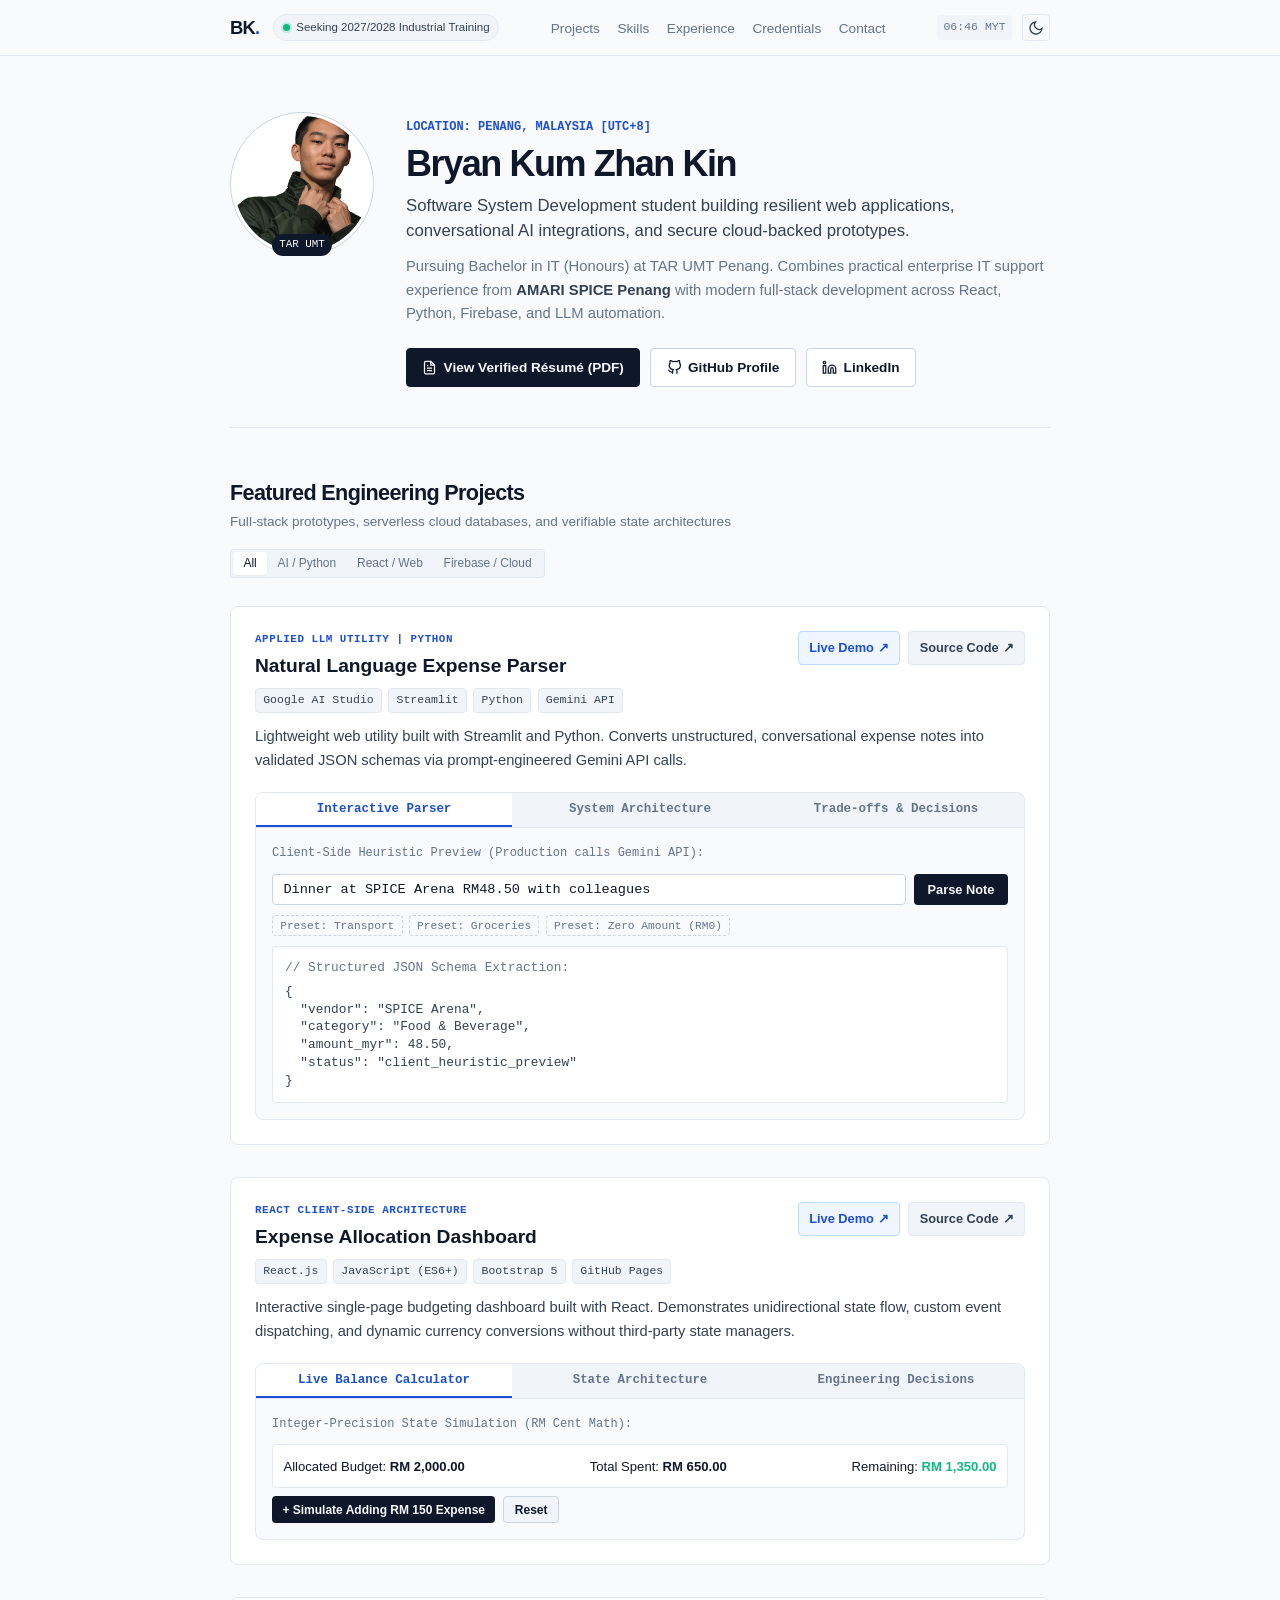
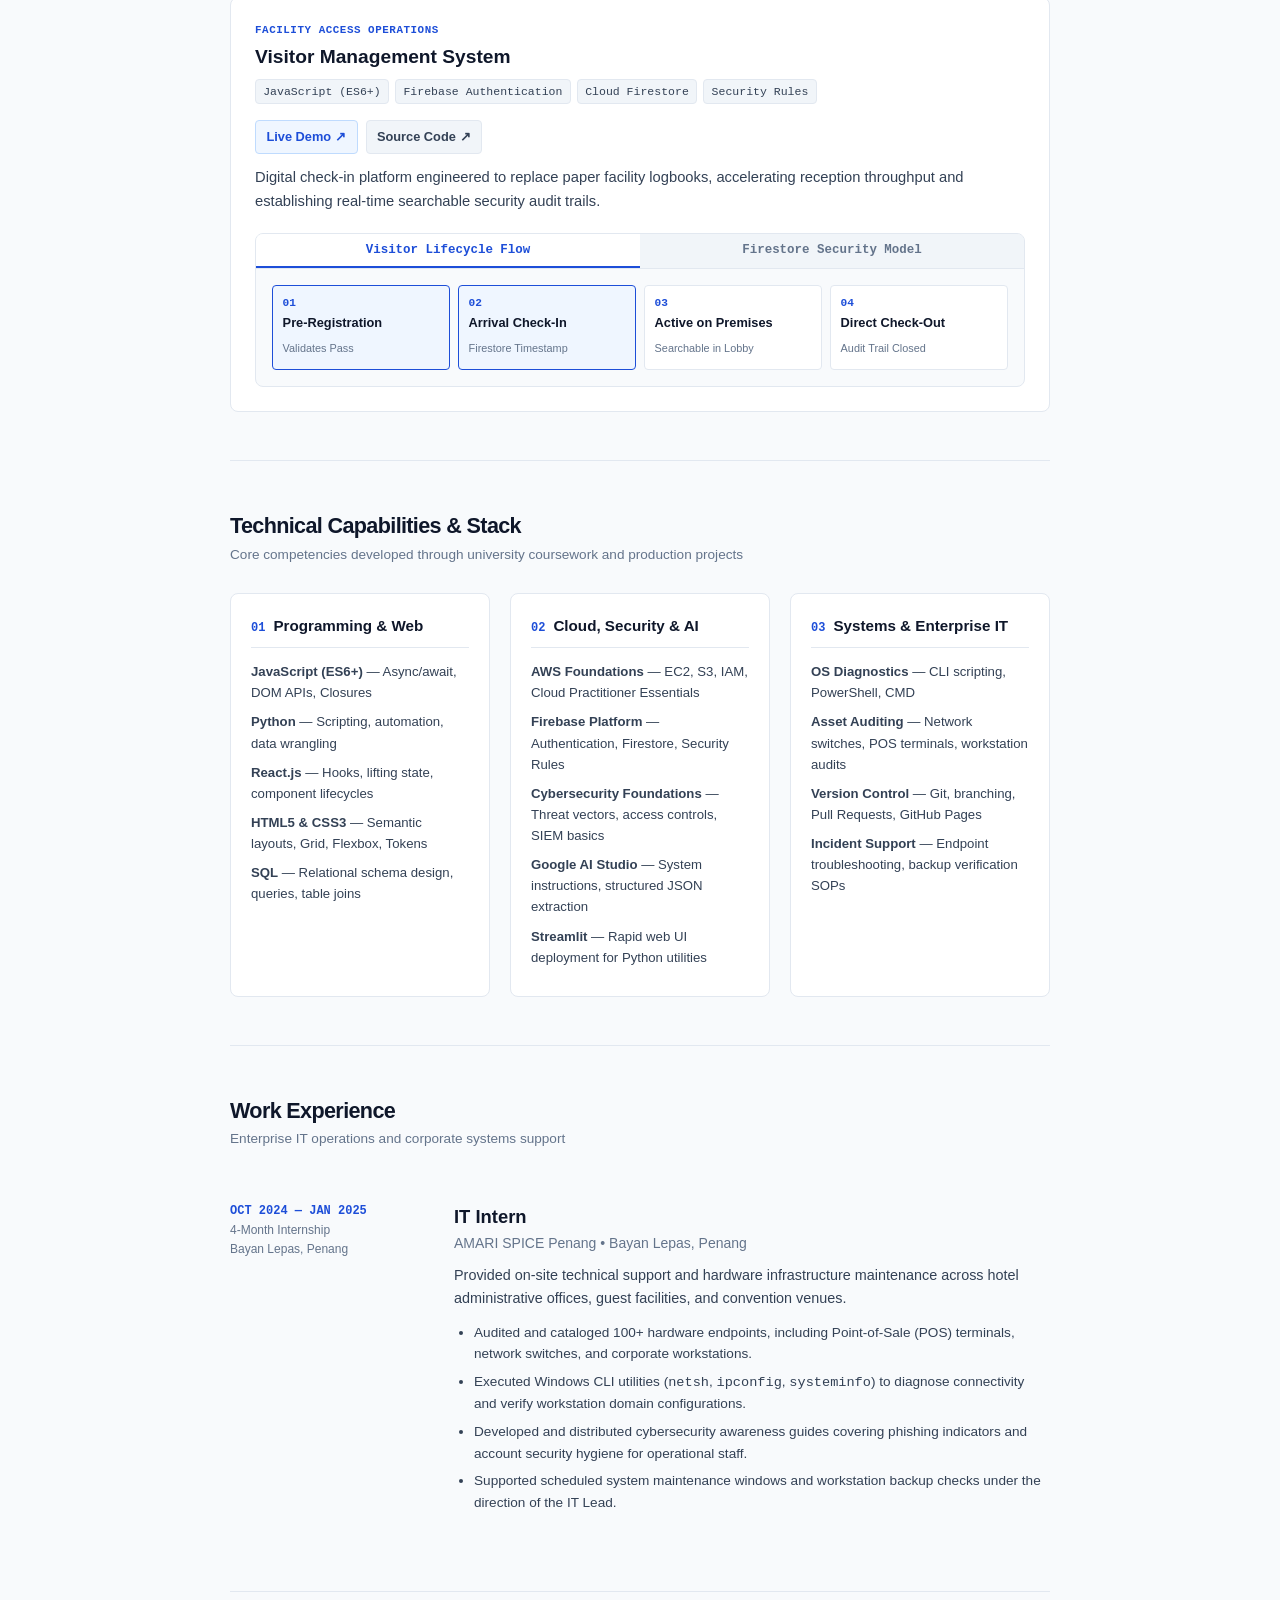
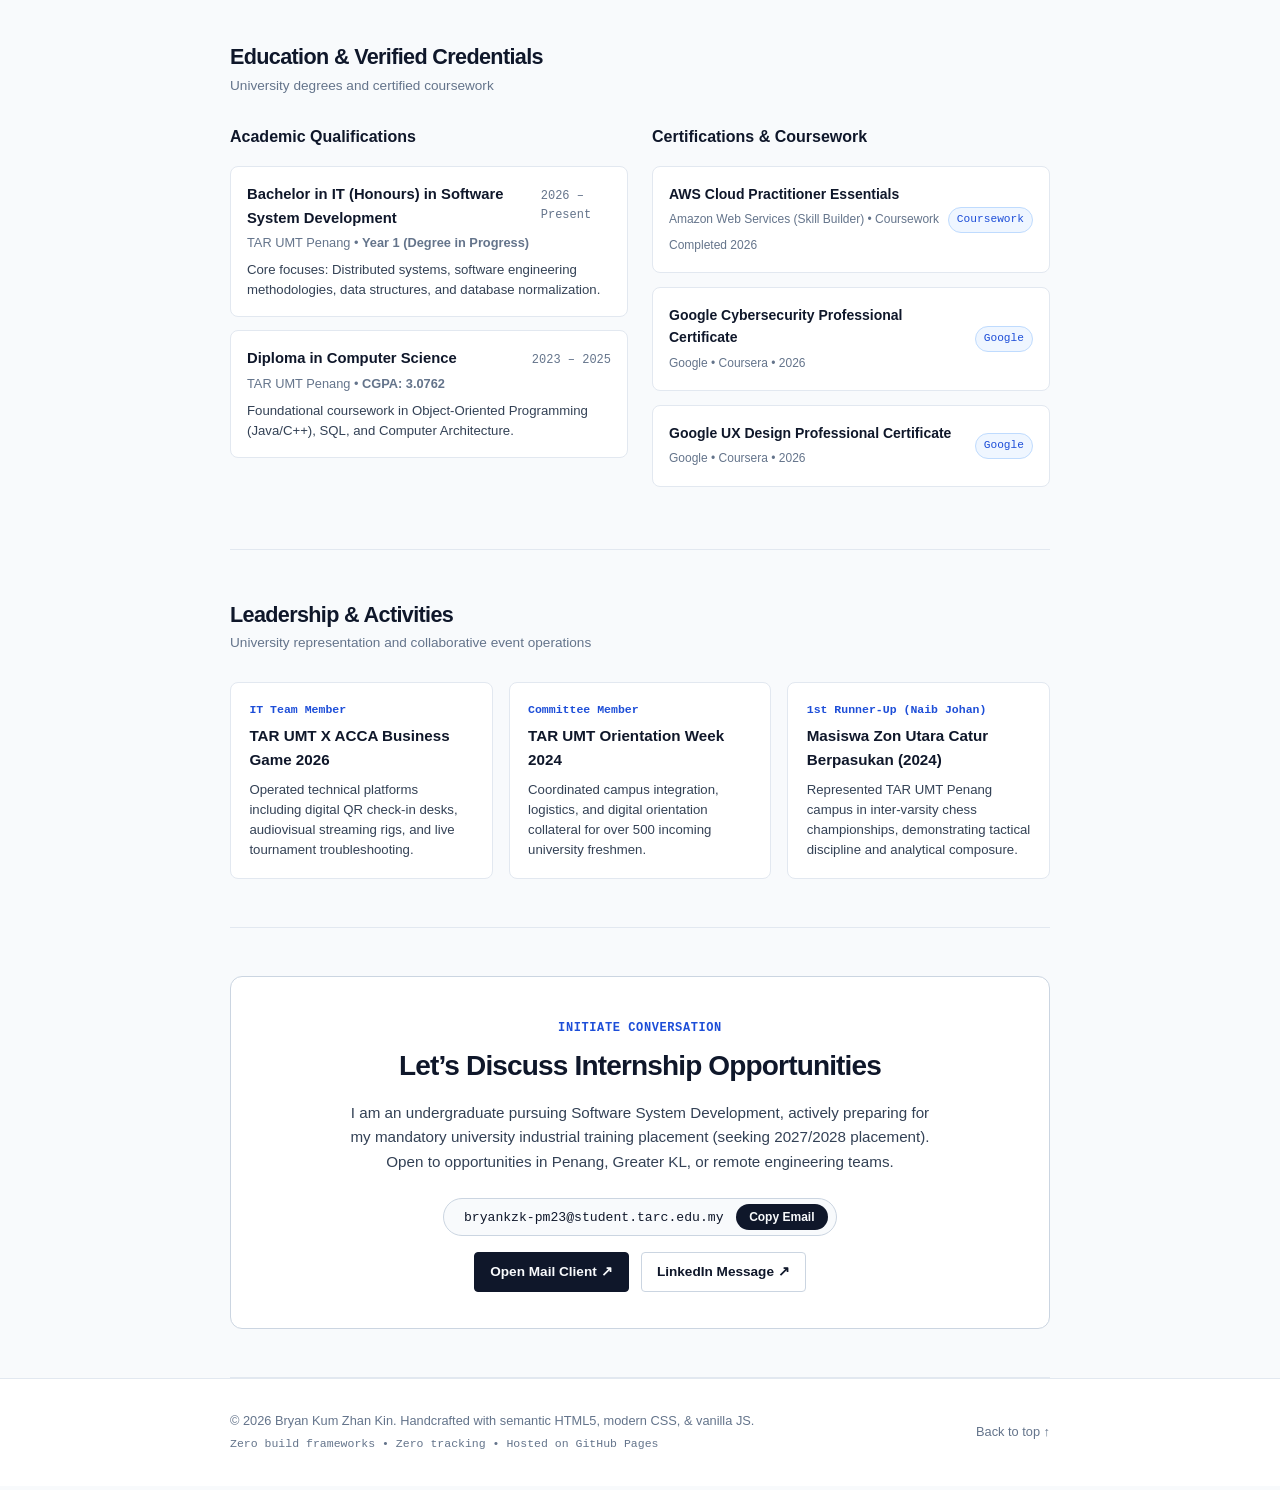
==== commit 369052b3: "." ====
--- a/index.html
+++ b/index.html
@@ -87,7 +87,7 @@
         <div class="hero-avatar-container">
           <div class="avatar-ring">
             <img 
-              src="assets/profile.jpg" 
+              src="assets/bkum.png" 
               alt="Bryan Kum Zhan Kin" 
               class="hero-avatar"
               width="144" 
@@ -112,7 +112,7 @@
           </p>
 
           <div class="hero-cta-group">
-            <a href="bryan_kum_resume.pdf" class="btn btn-primary" target="_blank" rel="noopener noreferrer">
+            <a href="assets/Bryan Kum Resume.pdf" class="btn btn-primary" target="_blank" rel="noopener noreferrer">
               <svg class="btn-icon" viewBox="0 0 24 24" fill="none" stroke="currentColor" stroke-width="2" aria-hidden="true"><path d="M14 2H6a2 2 0 0 0-2 2v16a2 2 0 0 0 2 2h12a2 2 0 0 0 2-2V8z"></path><polyline points="14 2 14 8 20 8"></polyline><line x1="16" y1="13" x2="8" y2="13"></line><line x1="16" y1="17" x2="8" y2="17"></line><polyline points="10 9 9 9 8 9"></polyline></svg>
               View Verified Résumé (PDF)
             </a>
